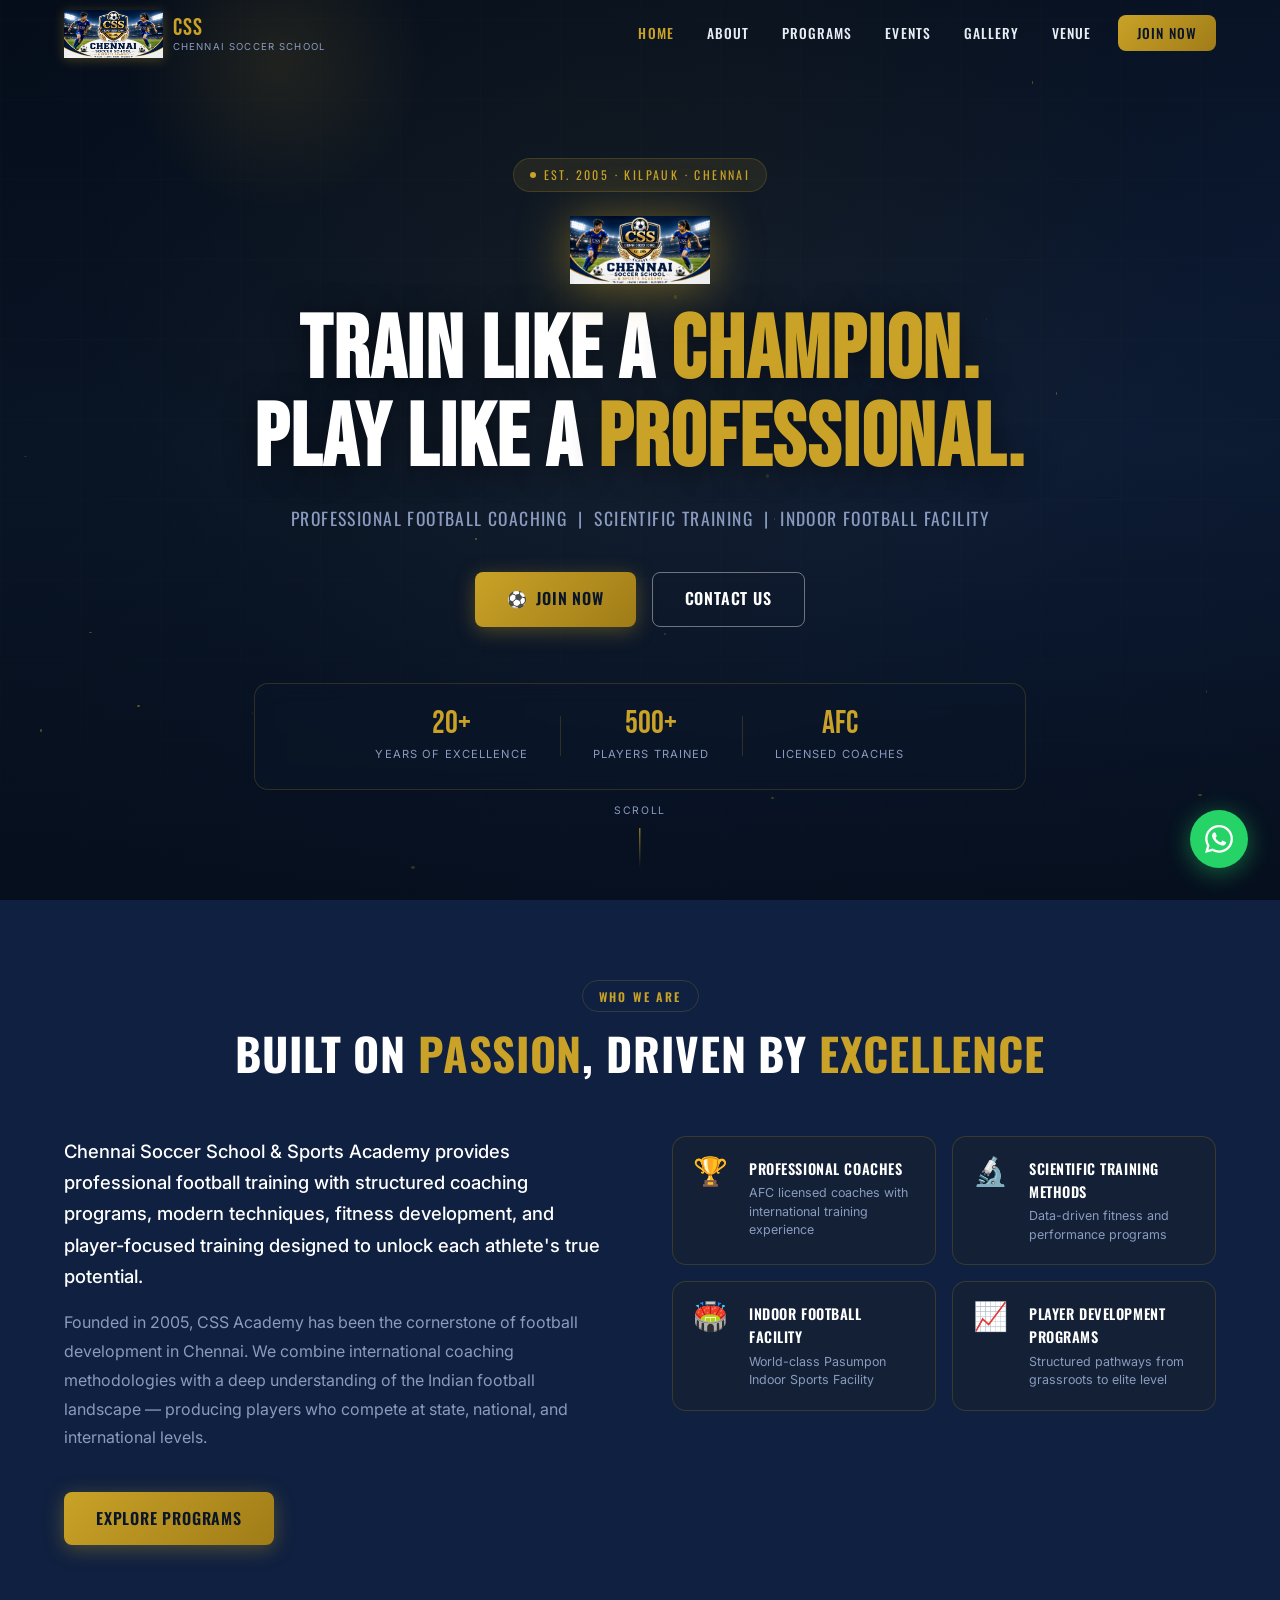
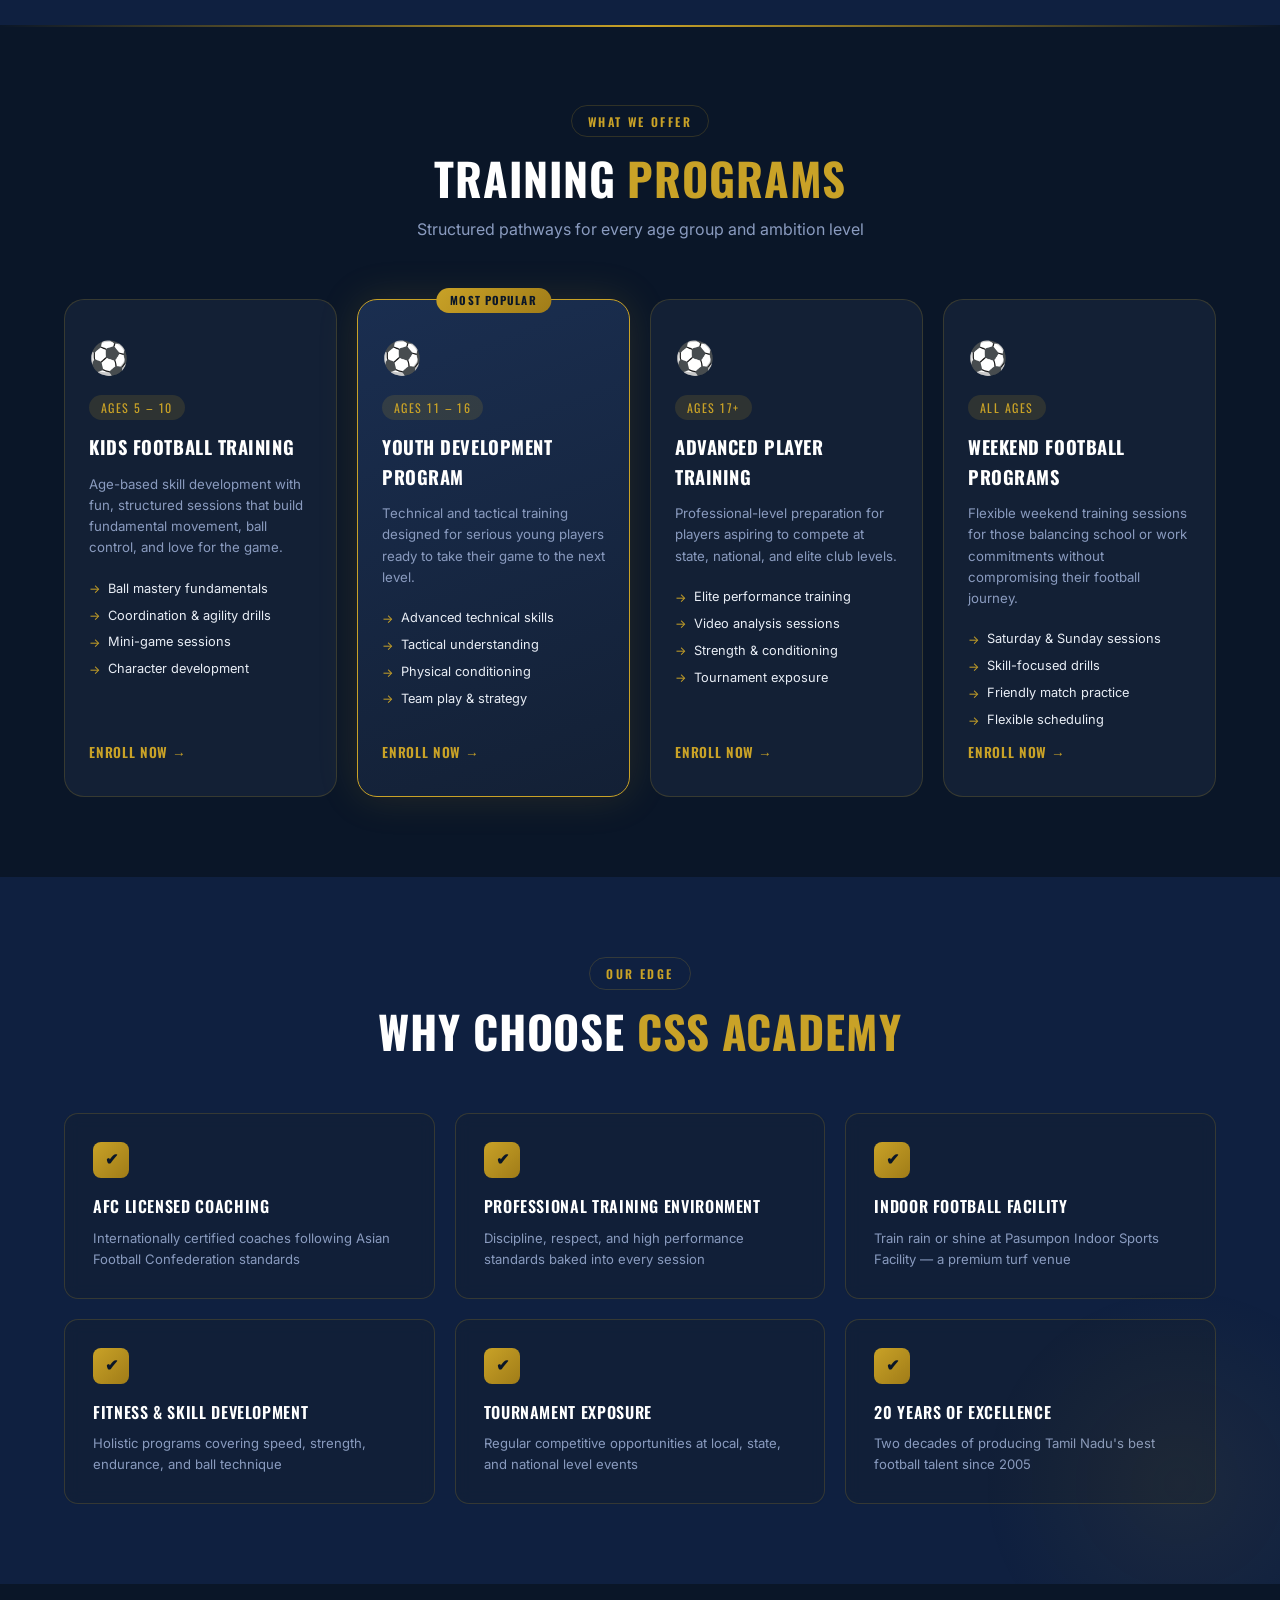
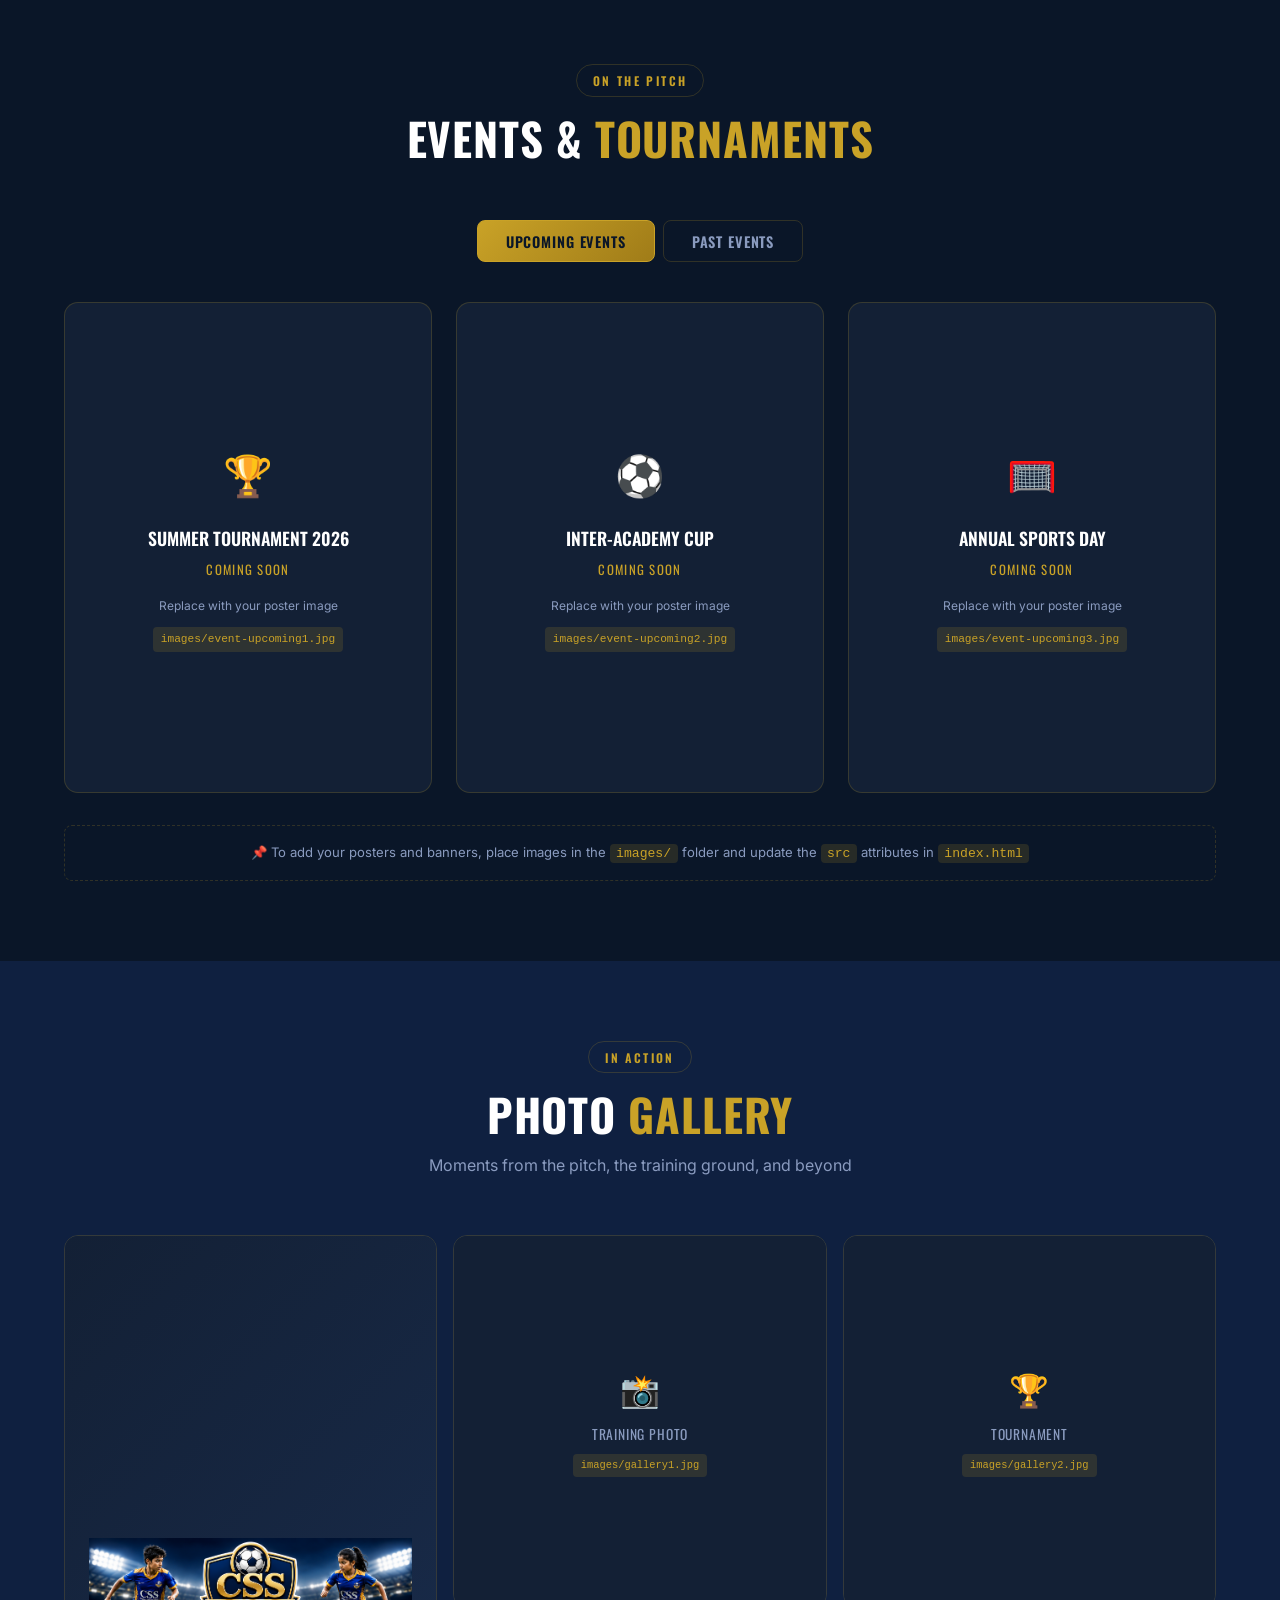
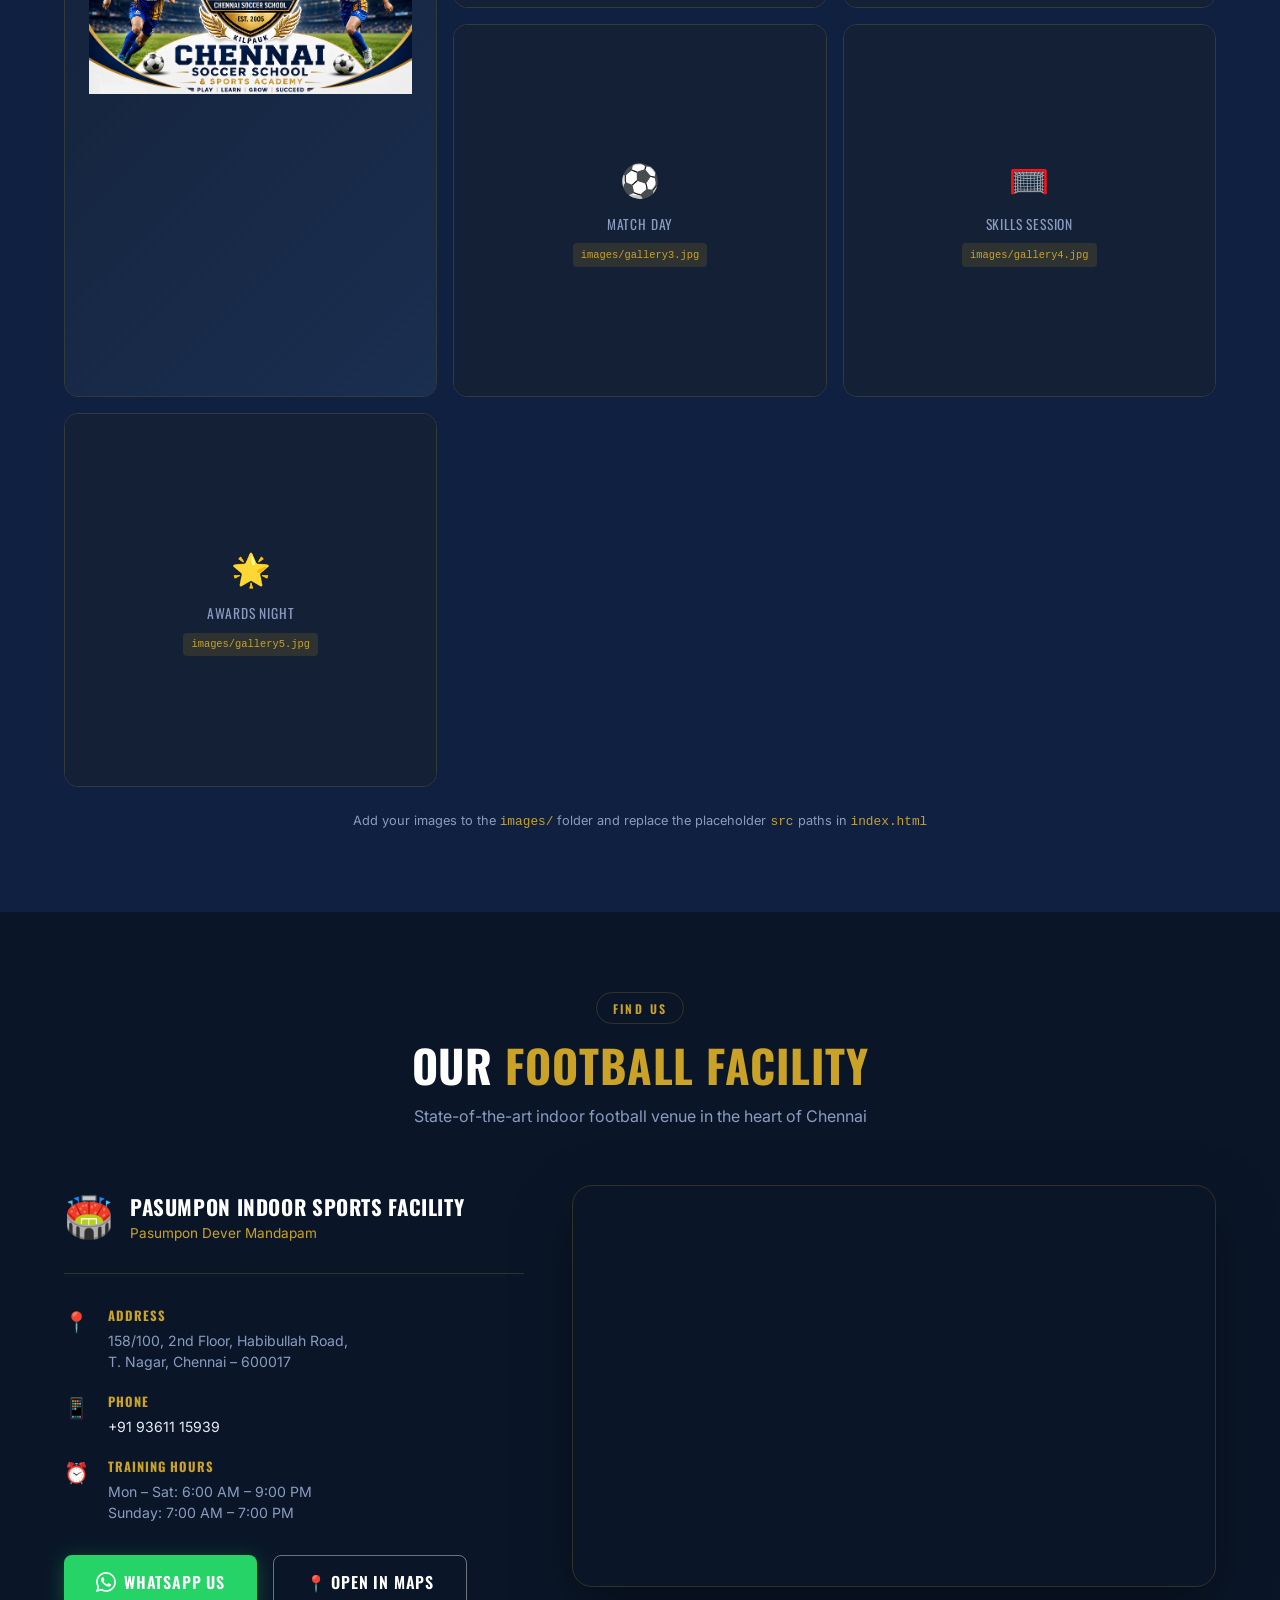
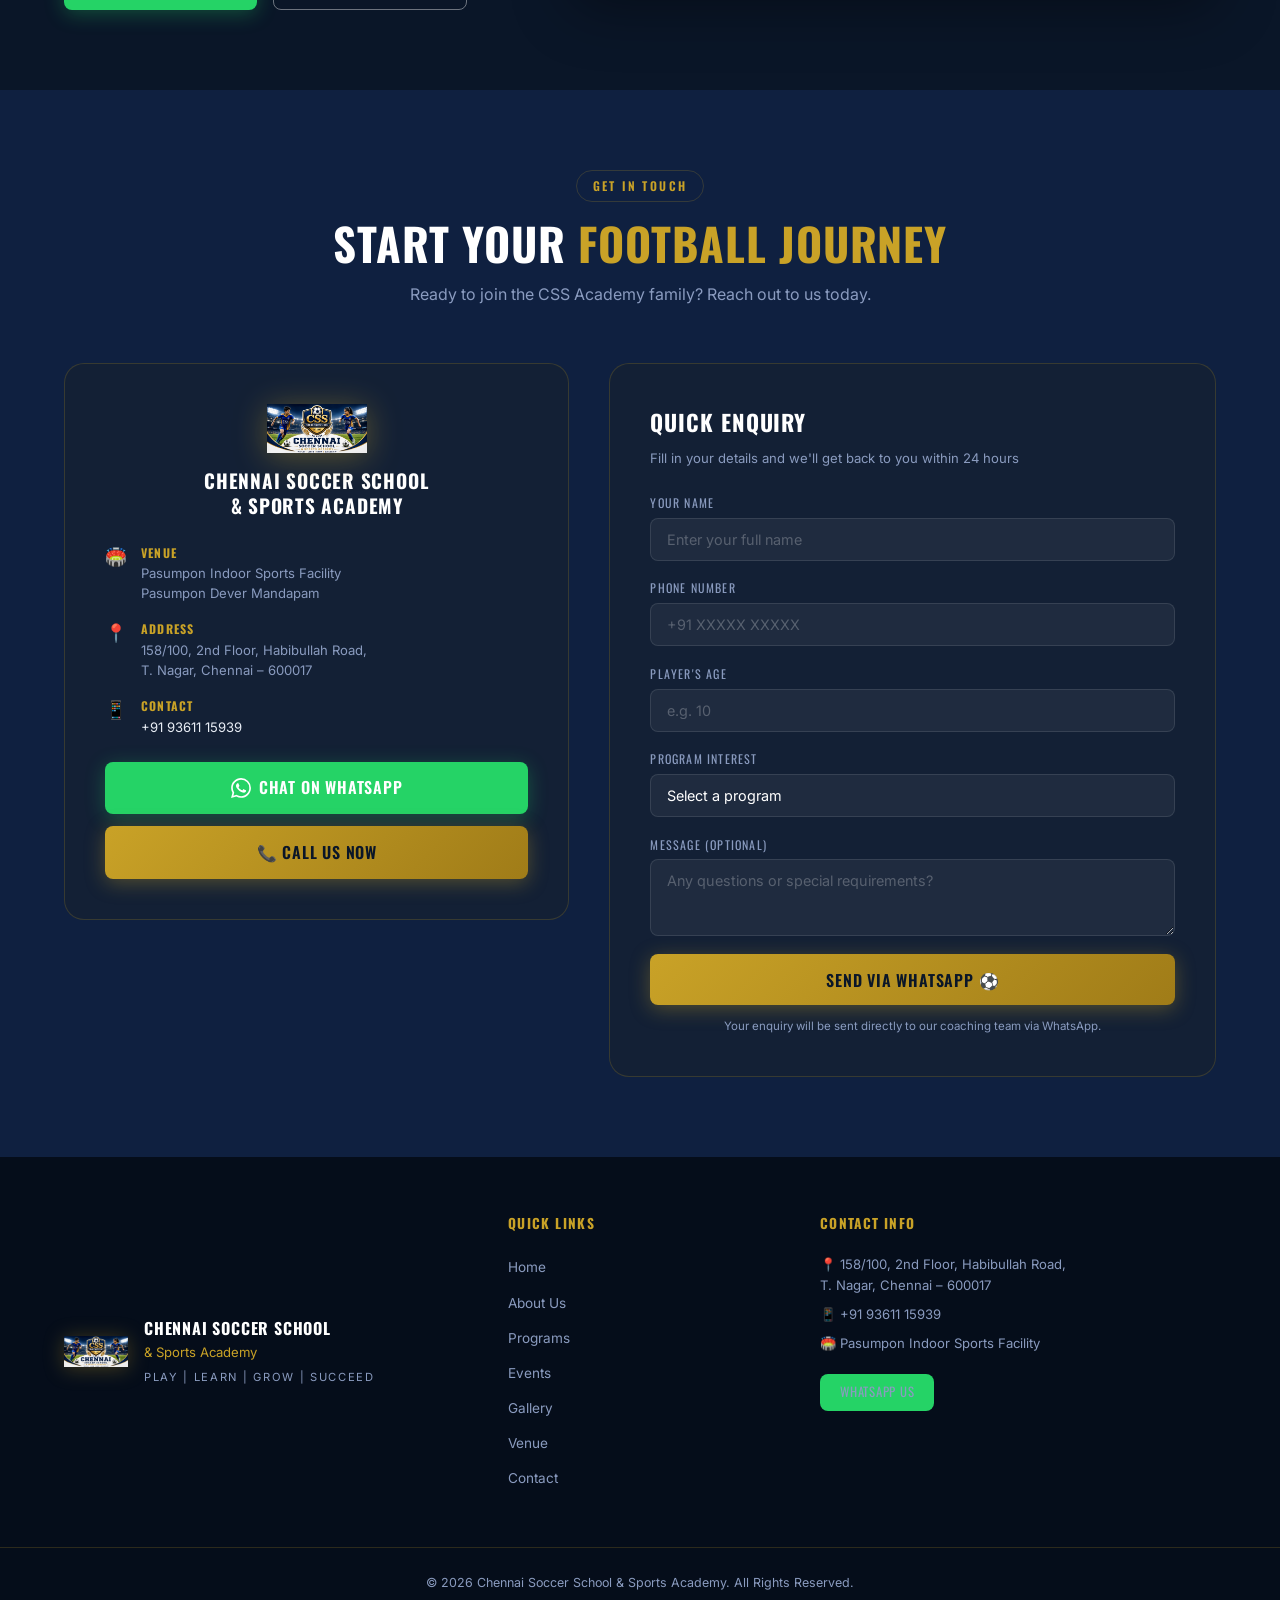
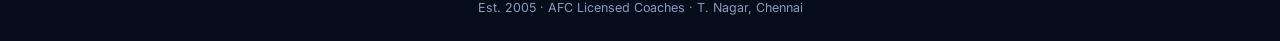
==== index.html @ af9e6cf3 "Add files via upload" ====
<!DOCTYPE html>
<html lang="en">
<head>
  <meta charset="UTF-8" />
  <meta name="viewport" content="width=device-width, initial-scale=1.0" />
  <meta name="description" content="Chennai Soccer School & Sports Academy – Professional Football Coaching, Scientific Training, Indoor Football Facility in T. Nagar, Chennai. Est. 2005." />
  <meta name="keywords" content="football academy Chennai, soccer school Chennai, kids football training, youth football, Chennai Soccer School, CSS academy" />
  <meta property="og:title" content="Chennai Soccer School & Sports Academy" />
  <meta property="og:description" content="Train Like a Champion. Play Like a Professional." />
  <meta property="og:type" content="website" />
  <title>Chennai Soccer School & Sports Academy | CSS</title>
  <link rel="icon" type="image/png" href="images/logo.png" />
  <link rel="preconnect" href="https://fonts.googleapis.com" />
  <link rel="preconnect" href="https://fonts.gstatic.com" crossorigin />
  <link href="https://fonts.googleapis.com/css2?family=Oswald:wght@400;500;600;700&family=Inter:wght@300;400;500;600&family=Bebas+Neue&display=swap" rel="stylesheet" />
  <link rel="stylesheet" href="style.css" />
</head>
<body>

  <!-- ===== NAVBAR ===== -->
  <nav class="navbar" id="navbar">
    <div class="nav-container">
      <a href="#home" class="nav-logo">
        <img src="images/logo.png" alt="Chennai Soccer School Logo" class="nav-logo-img" />
        <div class="nav-logo-text">
          <span class="nav-logo-main">CSS</span>
          <span class="nav-logo-sub">Chennai Soccer School</span>
        </div>
      </a>
      <ul class="nav-menu" id="navMenu">
        <li><a href="#home" class="nav-link">Home</a></li>
        <li><a href="#about" class="nav-link">About</a></li>
        <li><a href="#programs" class="nav-link">Programs</a></li>
        <li><a href="#events" class="nav-link">Events</a></li>
        <li><a href="#gallery" class="nav-link">Gallery</a></li>
        <li><a href="#venue" class="nav-link">Venue</a></li>
        <li><a href="#contact" class="nav-link nav-cta">Join Now</a></li>
      </ul>
      <button class="hamburger" id="hamburger" aria-label="Toggle menu">
        <span></span><span></span><span></span>
      </button>
    </div>
  </nav>

  <!-- ===== HERO SECTION ===== -->
  <section class="hero" id="home">
    <div class="hero-overlay"></div>
    <div class="hero-particles" id="particles"></div>
    <div class="hero-content">
      <div class="hero-badge">
        <span class="badge-dot"></span>
        Est. 2005 · Kilpauk · Chennai
      </div>
      <img src="images/logo.png" alt="CSS Academy Logo" class="hero-logo" />
      <h1 class="hero-title">
        Train Like a <span class="gold-text">Champion.</span><br />
        Play Like a <span class="gold-text">Professional.</span>
      </h1>
      <p class="hero-subtitle">
        Professional Football Coaching &nbsp;|&nbsp; Scientific Training &nbsp;|&nbsp; Indoor Football Facility
      </p>
      <div class="hero-buttons">
        <a href="#contact" class="btn btn-primary">
          <span>⚽</span> Join Now
        </a>
        <a href="#contact" class="btn btn-outline">
          Contact Us
        </a>
      </div>
      <div class="hero-stats">
        <div class="stat">
          <span class="stat-number">20+</span>
          <span class="stat-label">Years of Excellence</span>
        </div>
        <div class="stat-divider"></div>
        <div class="stat">
          <span class="stat-number">500+</span>
          <span class="stat-label">Players Trained</span>
        </div>
        <div class="stat-divider"></div>
        <div class="stat">
          <span class="stat-number">AFC</span>
          <span class="stat-label">Licensed Coaches</span>
        </div>
      </div>
    </div>
    <div class="hero-scroll">
      <span>Scroll</span>
      <div class="scroll-line"></div>
    </div>
  </section>

  <!-- ===== ABOUT SECTION ===== -->
  <section class="section about" id="about">
    <div class="container">
      <div class="section-header">
        <span class="section-eyebrow">Who We Are</span>
        <h2 class="section-title">Built on <span class="gold-text">Passion</span>, Driven by <span class="gold-text">Excellence</span></h2>
      </div>
      <div class="about-grid">
        <div class="about-text">
          <p class="about-lead">
            Chennai Soccer School &amp; Sports Academy provides professional football training with structured coaching programs, modern techniques, fitness development, and player-focused training designed to unlock each athlete's true potential.
          </p>
          <p class="about-body">
            Founded in 2005, CSS Academy has been the cornerstone of football development in Chennai. We combine international coaching methodologies with a deep understanding of the Indian football landscape — producing players who compete at state, national, and international levels.
          </p>
          <a href="#programs" class="btn btn-primary" style="margin-top:1.5rem">Explore Programs</a>
        </div>
        <div class="about-features">
          <div class="feature-card">
            <div class="feature-icon">🏆</div>
            <div>
              <h3>Professional Coaches</h3>
              <p>AFC licensed coaches with international training experience</p>
            </div>
          </div>
          <div class="feature-card">
            <div class="feature-icon">🔬</div>
            <div>
              <h3>Scientific Training Methods</h3>
              <p>Data-driven fitness and performance programs</p>
            </div>
          </div>
          <div class="feature-card">
            <div class="feature-icon">🏟️</div>
            <div>
              <h3>Indoor Football Facility</h3>
              <p>World-class Pasumpon Indoor Sports Facility</p>
            </div>
          </div>
          <div class="feature-card">
            <div class="feature-icon">📈</div>
            <div>
              <h3>Player Development Programs</h3>
              <p>Structured pathways from grassroots to elite level</p>
            </div>
          </div>
        </div>
      </div>
    </div>
  </section>

  <!-- ===== PROGRAMS SECTION ===== -->
  <section class="section programs" id="programs">
    <div class="container">
      <div class="section-header">
        <span class="section-eyebrow">What We Offer</span>
        <h2 class="section-title">Training <span class="gold-text">Programs</span></h2>
        <p class="section-desc">Structured pathways for every age group and ambition level</p>
      </div>
      <div class="programs-grid">
        <div class="program-card">
          <div class="program-icon">⚽</div>
          <div class="program-age">Ages 5 – 10</div>
          <h3 class="program-title">Kids Football Training</h3>
          <p class="program-desc">Age-based skill development with fun, structured sessions that build fundamental movement, ball control, and love for the game.</p>
          <ul class="program-list">
            <li>Ball mastery fundamentals</li>
            <li>Coordination & agility drills</li>
            <li>Mini-game sessions</li>
            <li>Character development</li>
          </ul>
          <a href="#contact" class="program-cta">Enroll Now →</a>
        </div>
        <div class="program-card featured">
          <div class="program-badge">Most Popular</div>
          <div class="program-icon">⚽</div>
          <div class="program-age">Ages 11 – 16</div>
          <h3 class="program-title">Youth Development Program</h3>
          <p class="program-desc">Technical and tactical training designed for serious young players ready to take their game to the next level.</p>
          <ul class="program-list">
            <li>Advanced technical skills</li>
            <li>Tactical understanding</li>
            <li>Physical conditioning</li>
            <li>Team play & strategy</li>
          </ul>
          <a href="#contact" class="program-cta">Enroll Now →</a>
        </div>
        <div class="program-card">
          <div class="program-icon">⚽</div>
          <div class="program-age">Ages 17+</div>
          <h3 class="program-title">Advanced Player Training</h3>
          <p class="program-desc">Professional-level preparation for players aspiring to compete at state, national, and elite club levels.</p>
          <ul class="program-list">
            <li>Elite performance training</li>
            <li>Video analysis sessions</li>
            <li>Strength & conditioning</li>
            <li>Tournament exposure</li>
          </ul>
          <a href="#contact" class="program-cta">Enroll Now →</a>
        </div>
        <div class="program-card">
          <div class="program-icon">⚽</div>
          <div class="program-age">All Ages</div>
          <h3 class="program-title">Weekend Football Programs</h3>
          <p class="program-desc">Flexible weekend training sessions for those balancing school or work commitments without compromising their football journey.</p>
          <ul class="program-list">
            <li>Saturday & Sunday sessions</li>
            <li>Skill-focused drills</li>
            <li>Friendly match practice</li>
            <li>Flexible scheduling</li>
          </ul>
          <a href="#contact" class="program-cta">Enroll Now →</a>
        </div>
      </div>
    </div>
  </section>

  <!-- ===== WHY CHOOSE US SECTION ===== -->
  <section class="section why-us">
    <div class="container">
      <div class="section-header">
        <span class="section-eyebrow">Our Edge</span>
        <h2 class="section-title">Why Choose <span class="gold-text">CSS Academy</span></h2>
      </div>
      <div class="why-grid">
        <div class="why-card">
          <div class="why-check">✔</div>
          <h3>AFC Licensed Coaching</h3>
          <p>Internationally certified coaches following Asian Football Confederation standards</p>
        </div>
        <div class="why-card">
          <div class="why-check">✔</div>
          <h3>Professional Training Environment</h3>
          <p>Discipline, respect, and high performance standards baked into every session</p>
        </div>
        <div class="why-card">
          <div class="why-check">✔</div>
          <h3>Indoor Football Facility</h3>
          <p>Train rain or shine at Pasumpon Indoor Sports Facility — a premium turf venue</p>
        </div>
        <div class="why-card">
          <div class="why-check">✔</div>
          <h3>Fitness & Skill Development</h3>
          <p>Holistic programs covering speed, strength, endurance, and ball technique</p>
        </div>
        <div class="why-card">
          <div class="why-check">✔</div>
          <h3>Tournament Exposure</h3>
          <p>Regular competitive opportunities at local, state, and national level events</p>
        </div>
        <div class="why-card">
          <div class="why-check">✔</div>
          <h3>20 Years of Excellence</h3>
          <p>Two decades of producing Tamil Nadu's best football talent since 2005</p>
        </div>
      </div>
    </div>
  </section>

  <!-- ===== EVENTS SECTION ===== -->
  <section class="section events" id="events">
    <div class="container">
      <div class="section-header">
        <span class="section-eyebrow">On the Pitch</span>
        <h2 class="section-title">Events & <span class="gold-text">Tournaments</span></h2>
      </div>
      <div class="events-tabs">
        <button class="tab-btn active" data-tab="upcoming">Upcoming Events</button>
        <button class="tab-btn" data-tab="past">Past Events</button>
      </div>

      <!-- Upcoming Events -->
      <div class="tab-content active" id="upcoming">
        <div class="events-grid">
          <div class="event-card placeholder-card">
            <div class="event-placeholder">
              <div class="placeholder-icon">🏆</div>
              <p class="placeholder-title">Summer Tournament 2026</p>
              <p class="placeholder-date">Coming Soon</p>
              <p class="placeholder-hint">Replace with your poster image</p>
              <code class="file-hint">images/event-upcoming1.jpg</code>
            </div>
          </div>
          <div class="event-card placeholder-card">
            <div class="event-placeholder">
              <div class="placeholder-icon">⚽</div>
              <p class="placeholder-title">Inter-Academy Cup</p>
              <p class="placeholder-date">Coming Soon</p>
              <p class="placeholder-hint">Replace with your poster image</p>
              <code class="file-hint">images/event-upcoming2.jpg</code>
            </div>
          </div>
          <div class="event-card placeholder-card">
            <div class="event-placeholder">
              <div class="placeholder-icon">🥅</div>
              <p class="placeholder-title">Annual Sports Day</p>
              <p class="placeholder-date">Coming Soon</p>
              <p class="placeholder-hint">Replace with your poster image</p>
              <code class="file-hint">images/event-upcoming3.jpg</code>
            </div>
          </div>
        </div>
      </div>

      <!-- Past Events -->
      <div class="tab-content" id="past">
        <div class="events-grid">
          <div class="event-card placeholder-card">
            <div class="event-placeholder">
              <div class="placeholder-icon">🥇</div>
              <p class="placeholder-title">CSS Annual Cup 2025</p>
              <p class="placeholder-date">December 2025</p>
              <p class="placeholder-hint">Replace with your tournament poster</p>
              <code class="file-hint">images/event-past1.jpg</code>
            </div>
          </div>
          <div class="event-card placeholder-card">
            <div class="event-placeholder">
              <div class="placeholder-icon">🏅</div>
              <p class="placeholder-title">State Youth Championship</p>
              <p class="placeholder-date">September 2025</p>
              <p class="placeholder-hint">Replace with your event banner</p>
              <code class="file-hint">images/event-past2.jpg</code>
            </div>
          </div>
          <div class="event-card placeholder-card">
            <div class="event-placeholder">
              <div class="placeholder-icon">🌟</div>
              <p class="placeholder-title">CSS Coaching Camp 2025</p>
              <p class="placeholder-date">June 2025</p>
              <p class="placeholder-hint">Replace with your camp photo</p>
              <code class="file-hint">images/event-past3.jpg</code>
            </div>
          </div>
        </div>
      </div>

      <p class="events-note">
        📌 To add your posters and banners, place images in the <code>images/</code> folder and update the <code>src</code> attributes in <code>index.html</code>
      </p>
    </div>
  </section>

  <!-- ===== GALLERY SECTION ===== -->
  <section class="section gallery" id="gallery">
    <div class="container">
      <div class="section-header">
        <span class="section-eyebrow">In Action</span>
        <h2 class="section-title">Photo <span class="gold-text">Gallery</span></h2>
        <p class="section-desc">Moments from the pitch, the training ground, and beyond</p>
      </div>
      <div class="gallery-grid">
        <!-- Logo showcase card -->
        <div class="gallery-item gallery-large">
          <img src="images/logo.png" alt="CSS Academy Logo" class="gallery-img gallery-logo-showcase" />
          <div class="gallery-overlay">
            <span class="gallery-label">Official Badge</span>
          </div>
        </div>
        <!-- Placeholder gallery items -->
        <div class="gallery-item">
          <div class="gallery-placeholder">
            <span class="gp-icon">📸</span>
            <p>Training Photo</p>
            <code>images/gallery1.jpg</code>
          </div>
          <div class="gallery-overlay"><span class="gallery-label">Training</span></div>
        </div>
        <div class="gallery-item">
          <div class="gallery-placeholder">
            <span class="gp-icon">🏆</span>
            <p>Tournament</p>
            <code>images/gallery2.jpg</code>
          </div>
          <div class="gallery-overlay"><span class="gallery-label">Tournament</span></div>
        </div>
        <div class="gallery-item">
          <div class="gallery-placeholder">
            <span class="gp-icon">⚽</span>
            <p>Match Day</p>
            <code>images/gallery3.jpg</code>
          </div>
          <div class="gallery-overlay"><span class="gallery-label">Match Day</span></div>
        </div>
        <div class="gallery-item">
          <div class="gallery-placeholder">
            <span class="gp-icon">🥅</span>
            <p>Skills Session</p>
            <code>images/gallery4.jpg</code>
          </div>
          <div class="gallery-overlay"><span class="gallery-label">Skills</span></div>
        </div>
        <div class="gallery-item">
          <div class="gallery-placeholder">
            <span class="gp-icon">🌟</span>
            <p>Awards Night</p>
            <code>images/gallery5.jpg</code>
          </div>
          <div class="gallery-overlay"><span class="gallery-label">Awards</span></div>
        </div>
      </div>
      <p class="gallery-note">Add your images to the <code>images/</code> folder and replace the placeholder <code>src</code> paths in <code>index.html</code></p>
    </div>
  </section>

  <!-- ===== VENUE SECTION ===== -->
  <section class="section venue" id="venue">
    <div class="container">
      <div class="section-header">
        <span class="section-eyebrow">Find Us</span>
        <h2 class="section-title">Our <span class="gold-text">Football Facility</span></h2>
        <p class="section-desc">State-of-the-art indoor football venue in the heart of Chennai</p>
      </div>
      <div class="venue-grid">
        <div class="venue-info">
          <div class="venue-name">
            <span class="venue-icon">🏟️</span>
            <div>
              <h3>Pasumpon Indoor Sports Facility</h3>
              <p>Pasumpon Dever Mandapam</p>
            </div>
          </div>
          <div class="venue-details">
            <div class="venue-detail">
              <span class="vd-icon">📍</span>
              <div>
                <strong>Address</strong>
                <p>158/100, 2nd Floor, Habibullah Road,<br />T. Nagar, Chennai – 600017</p>
              </div>
            </div>
            <div class="venue-detail">
              <span class="vd-icon">📱</span>
              <div>
                <strong>Phone</strong>
                <p><a href="tel:+919361115939">+91 93611 15939</a></p>
              </div>
            </div>
            <div class="venue-detail">
              <span class="vd-icon">⏰</span>
              <div>
                <strong>Training Hours</strong>
                <p>Mon – Sat: 6:00 AM – 9:00 PM<br />Sunday: 7:00 AM – 7:00 PM</p>
              </div>
            </div>
          </div>
          <div class="venue-actions">
            <a href="https://wa.me/919361115939?text=Hi%2C%20I%27m%20interested%20in%20joining%20Chennai%20Soccer%20School" target="_blank" class="btn btn-whatsapp">
              <svg width="20" height="20" viewBox="0 0 24 24" fill="currentColor"><path d="M17.472 14.382c-.297-.149-1.758-.867-2.03-.967-.273-.099-.471-.148-.67.15-.197.297-.767.966-.94 1.164-.173.199-.347.223-.644.075-.297-.15-1.255-.463-2.39-1.475-.883-.788-1.48-1.761-1.653-2.059-.173-.297-.018-.458.13-.606.134-.133.298-.347.446-.52.149-.174.198-.298.298-.497.099-.198.05-.371-.025-.52-.075-.149-.669-1.612-.916-2.207-.242-.579-.487-.5-.669-.51-.173-.008-.371-.01-.57-.01-.198 0-.52.074-.792.372-.272.297-1.04 1.016-1.04 2.479 0 1.462 1.065 2.875 1.213 3.074.149.198 2.096 3.2 5.077 4.487.709.306 1.262.489 1.694.625.712.227 1.36.195 1.871.118.571-.085 1.758-.719 2.006-1.413.248-.694.248-1.289.173-1.413-.074-.124-.272-.198-.57-.347m-5.421 7.403h-.004a9.87 9.87 0 01-5.031-1.378l-.361-.214-3.741.982.998-3.648-.235-.374a9.86 9.86 0 01-1.51-5.26c.001-5.45 4.436-9.884 9.888-9.884 2.64 0 5.122 1.03 6.988 2.898a9.825 9.825 0 012.893 6.994c-.003 5.45-4.437 9.884-9.885 9.884m8.413-18.297A11.815 11.815 0 0012.05 0C5.495 0 .16 5.335.157 11.892c0 2.096.547 4.142 1.588 5.945L.057 24l6.305-1.654a11.882 11.882 0 005.683 1.448h.005c6.554 0 11.89-5.335 11.893-11.893a11.821 11.821 0 00-3.48-8.413z"/></svg>
              WhatsApp Us
            </a>
            <a href="https://maps.google.com/?q=Pasumpon+Dever+Mandapam,+158/100,+Habibullah+Road,+T.+Nagar,+Chennai+600017" target="_blank" class="btn btn-outline">
              📍 Open in Maps
            </a>
          </div>
        </div>
        <div class="venue-map">
          <iframe
            src="https://www.google.com/maps/embed?pb=!1m18!1m12!1m3!1d3886.8279953583517!2d80.22694631482253!3d13.040591990812!2m3!1f0!2f0!3f0!3m2!1i1024!2i768!4f13.1!3m3!1m2!1s0x3a5267cf25f0a6c7%3A0x3a7d2b6a3b123456!2sHabibullah+Rd%2C+T.+Nagar%2C+Chennai%2C+Tamil+Nadu+600017!5e0!3m2!1sen!2sin!4v1700000000000!5m2!1sen!2sin"
            width="100%"
            height="400"
            style="border:0; border-radius: 12px;"
            allowfullscreen=""
            loading="lazy"
            referrerpolicy="no-referrer-when-downgrade"
            title="CSS Academy Location Map">
          </iframe>
        </div>
      </div>
    </div>
  </section>

  <!-- ===== CONTACT SECTION ===== -->
  <section class="section contact" id="contact">
    <div class="container">
      <div class="section-header">
        <span class="section-eyebrow">Get In Touch</span>
        <h2 class="section-title">Start Your <span class="gold-text">Football Journey</span></h2>
        <p class="section-desc">Ready to join the CSS Academy family? Reach out to us today.</p>
      </div>
      <div class="contact-grid">
        <div class="contact-card">
          <img src="images/logo.png" alt="CSS Academy" class="contact-logo" />
          <h3 class="contact-academy-name">Chennai Soccer School<br />&amp; Sports Academy</h3>
          <div class="contact-info-list">
            <div class="contact-info-item">
              <span class="ci-icon">🏟️</span>
              <div>
                <strong>Venue</strong>
                <p>Pasumpon Indoor Sports Facility<br />Pasumpon Dever Mandapam</p>
              </div>
            </div>
            <div class="contact-info-item">
              <span class="ci-icon">📍</span>
              <div>
                <strong>Address</strong>
                <p>158/100, 2nd Floor, Habibullah Road,<br />T. Nagar, Chennai – 600017</p>
              </div>
            </div>
            <div class="contact-info-item">
              <span class="ci-icon">📱</span>
              <div>
                <strong>Contact</strong>
                <p><a href="tel:+919361115939">+91 93611 15939</a></p>
              </div>
            </div>
          </div>
          <div class="contact-actions">
            <a href="https://wa.me/919361115939?text=Hi%2C%20I%27m%20interested%20in%20joining%20Chennai%20Soccer%20School%20%26%20Sports%20Academy.%20Please%20share%20more%20details." target="_blank" class="btn btn-whatsapp btn-full">
              <svg width="20" height="20" viewBox="0 0 24 24" fill="currentColor"><path d="M17.472 14.382c-.297-.149-1.758-.867-2.03-.967-.273-.099-.471-.148-.67.15-.197.297-.767.966-.94 1.164-.173.199-.347.223-.644.075-.297-.15-1.255-.463-2.39-1.475-.883-.788-1.48-1.761-1.653-2.059-.173-.297-.018-.458.13-.606.134-.133.298-.347.446-.52.149-.174.198-.298.298-.497.099-.198.05-.371-.025-.52-.075-.149-.669-1.612-.916-2.207-.242-.579-.487-.5-.669-.51-.173-.008-.371-.01-.57-.01-.198 0-.52.074-.792.372-.272.297-1.04 1.016-1.04 2.479 0 1.462 1.065 2.875 1.213 3.074.149.198 2.096 3.2 5.077 4.487.709.306 1.262.489 1.694.625.712.227 1.36.195 1.871.118.571-.085 1.758-.719 2.006-1.413.248-.694.248-1.289.173-1.413-.074-.124-.272-.198-.57-.347m-5.421 7.403h-.004a9.87 9.87 0 01-5.031-1.378l-.361-.214-3.741.982.998-3.648-.235-.374a9.86 9.86 0 01-1.51-5.26c.001-5.45 4.436-9.884 9.888-9.884 2.64 0 5.122 1.03 6.988 2.898a9.825 9.825 0 012.893 6.994c-.003 5.45-4.437 9.884-9.885 9.884m8.413-18.297A11.815 11.815 0 0012.05 0C5.495 0 .16 5.335.157 11.892c0 2.096.547 4.142 1.588 5.945L.057 24l6.305-1.654a11.882 11.882 0 005.683 1.448h.005c6.554 0 11.89-5.335 11.893-11.893a11.821 11.821 0 00-3.48-8.413z"/></svg>
              Chat on WhatsApp
            </a>
            <a href="tel:+919361115939" class="btn btn-primary btn-full">📞 Call Us Now</a>
          </div>
        </div>
        <div class="enquiry-form-card">
          <h3>Quick Enquiry</h3>
          <p class="form-note">Fill in your details and we'll get back to you within 24 hours</p>
          <div class="form-group">
            <label>Your Name</label>
            <input type="text" id="fname" placeholder="Enter your full name" />
          </div>
          <div class="form-group">
            <label>Phone Number</label>
            <input type="tel" id="fphone" placeholder="+91 XXXXX XXXXX" />
          </div>
          <div class="form-group">
            <label>Player's Age</label>
            <input type="number" id="fage" placeholder="e.g. 10" />
          </div>
          <div class="form-group">
            <label>Program Interest</label>
            <select id="fprogram">
              <option value="">Select a program</option>
              <option>Kids Football Training (Ages 5–10)</option>
              <option>Youth Development Program (Ages 11–16)</option>
              <option>Advanced Player Training (Ages 17+)</option>
              <option>Weekend Football Programs</option>
            </select>
          </div>
          <div class="form-group">
            <label>Message (Optional)</label>
            <textarea id="fmessage" placeholder="Any questions or special requirements?" rows="3"></textarea>
          </div>
          <button class="btn btn-primary btn-full" onclick="sendWhatsApp()">
            Send via WhatsApp ⚽
          </button>
          <p class="form-disclaimer">Your enquiry will be sent directly to our coaching team via WhatsApp.</p>
        </div>
      </div>
    </div>
  </section>

  <!-- ===== FOOTER ===== -->
  <footer class="footer">
    <div class="footer-top">
      <div class="container footer-top-inner">
        <div class="footer-brand">
          <img src="images/logo.png" alt="CSS Academy" class="footer-logo" />
          <div>
            <p class="footer-brand-name">Chennai Soccer School</p>
            <p class="footer-brand-sub">&amp; Sports Academy</p>
            <p class="footer-tagline">Play | Learn | Grow | Succeed</p>
          </div>
        </div>
        <div class="footer-links">
          <h4>Quick Links</h4>
          <ul>
            <li><a href="#home">Home</a></li>
            <li><a href="#about">About Us</a></li>
            <li><a href="#programs">Programs</a></li>
            <li><a href="#events">Events</a></li>
            <li><a href="#gallery">Gallery</a></li>
            <li><a href="#venue">Venue</a></li>
            <li><a href="#contact">Contact</a></li>
          </ul>
        </div>
        <div class="footer-contact">
          <h4>Contact Info</h4>
          <p>📍 158/100, 2nd Floor, Habibullah Road,<br />T. Nagar, Chennai – 600017</p>
          <p>📱 <a href="tel:+919361115939">+91 93611 15939</a></p>
          <p>🏟️ Pasumpon Indoor Sports Facility</p>
          <a href="https://wa.me/919361115939" target="_blank" class="footer-wa">
            WhatsApp Us
          </a>
        </div>
      </div>
    </div>
    <div class="footer-bottom">
      <div class="container">
        <p>© 2026 Chennai Soccer School &amp; Sports Academy. All Rights Reserved.</p>
        <p class="footer-est">Est. 2005 · AFC Licensed Coaches · T. Nagar, Chennai</p>
      </div>
    </div>
  </footer>

  <!-- WhatsApp Floating Button -->
  <a href="https://wa.me/919361115939?text=Hi%2C%20I%27m%20interested%20in%20joining%20Chennai%20Soccer%20School!" target="_blank" class="wa-float" aria-label="Chat on WhatsApp">
    <svg width="28" height="28" viewBox="0 0 24 24" fill="white"><path d="M17.472 14.382c-.297-.149-1.758-.867-2.03-.967-.273-.099-.471-.148-.67.15-.197.297-.767.966-.94 1.164-.173.199-.347.223-.644.075-.297-.15-1.255-.463-2.39-1.475-.883-.788-1.48-1.761-1.653-2.059-.173-.297-.018-.458.13-.606.134-.133.298-.347.446-.52.149-.174.198-.298.298-.497.099-.198.05-.371-.025-.52-.075-.149-.669-1.612-.916-2.207-.242-.579-.487-.5-.669-.51-.173-.008-.371-.01-.57-.01-.198 0-.52.074-.792.372-.272.297-1.04 1.016-1.04 2.479 0 1.462 1.065 2.875 1.213 3.074.149.198 2.096 3.2 5.077 4.487.709.306 1.262.489 1.694.625.712.227 1.36.195 1.871.118.571-.085 1.758-.719 2.006-1.413.248-.694.248-1.289.173-1.413-.074-.124-.272-.198-.57-.347m-5.421 7.403h-.004a9.87 9.87 0 01-5.031-1.378l-.361-.214-3.741.982.998-3.648-.235-.374a9.86 9.86 0 01-1.51-5.26c.001-5.45 4.436-9.884 9.888-9.884 2.64 0 5.122 1.03 6.988 2.898a9.825 9.825 0 012.893 6.994c-.003 5.45-4.437 9.884-9.885 9.884m8.413-18.297A11.815 11.815 0 0012.05 0C5.495 0 .16 5.335.157 11.892c0 2.096.547 4.142 1.588 5.945L.057 24l6.305-1.654a11.882 11.882 0 005.683 1.448h.005c6.554 0 11.89-5.335 11.893-11.893a11.821 11.821 0 00-3.48-8.413z"/></svg>
  </a>

  <script src="script.js"></script>
</body>
</html>
---- style.css ----
/* =============================================
   CSS ACADEMY — PREMIUM FOOTBALL ACADEMY THEME
   Dark Navy · Gold · White · Stadium Glow
   ============================================= */

/* ---- TOKENS ---- */
:root {
  --navy:       #0a1628;
  --navy-mid:   #0f2040;
  --navy-card:  #132035;
  --navy-glass: rgba(13, 24, 46, 0.75);
  --gold:       #c9a227;
  --gold-light: #e8c45a;
  --gold-dim:   rgba(201, 162, 39, 0.15);
  --white:      #ffffff;
  --off-white:  #e8edf5;
  --text-muted: #8a9bbf;
  --green-wa:   #25d366;
  --border:     rgba(201, 162, 39, 0.2);
  --glow:       0 0 60px rgba(201, 162, 39, 0.15);

  --font-display: 'Bebas Neue', sans-serif;
  --font-heading: 'Oswald', sans-serif;
  --font-body:    'Inter', sans-serif;

  --radius-sm:  8px;
  --radius-md:  14px;
  --radius-lg:  20px;
  --transition: 0.3s cubic-bezier(0.4, 0, 0.2, 1);
  --max-w:      1200px;
}

/* ---- RESET ---- */
*, *::before, *::after { box-sizing: border-box; margin: 0; padding: 0; }

html { scroll-behavior: smooth; font-size: 16px; }

body {
  font-family: var(--font-body);
  background: var(--navy);
  color: var(--off-white);
  line-height: 1.6;
  overflow-x: hidden;
}

img { max-width: 100%; display: block; }
a { text-decoration: none; color: inherit; }
ul { list-style: none; }
input, select, textarea { font-family: var(--font-body); }

/* ---- UTILITIES ---- */
.container {
  width: 100%;
  max-width: var(--max-w);
  margin: 0 auto;
  padding: 0 1.5rem;
}

.gold-text { color: var(--gold); }

.section {
  padding: 5rem 0;
  position: relative;
}

.section-header {
  text-align: center;
  margin-bottom: 3.5rem;
}

.section-eyebrow {
  display: inline-block;
  font-family: var(--font-heading);
  font-size: 0.75rem;
  font-weight: 600;
  letter-spacing: 0.2em;
  text-transform: uppercase;
  color: var(--gold);
  padding: 0.35rem 1rem;
  border: 1px solid var(--border);
  border-radius: 100px;
  margin-bottom: 1rem;
}

.section-title {
  font-family: var(--font-heading);
  font-size: clamp(1.8rem, 4vw, 2.8rem);
  font-weight: 700;
  text-transform: uppercase;
  letter-spacing: 0.02em;
  color: var(--white);
  line-height: 1.15;
}

.section-desc {
  margin-top: 0.75rem;
  color: var(--text-muted);
  max-width: 560px;
  margin-left: auto;
  margin-right: auto;
}

/* ---- BUTTONS ---- */
.btn {
  display: inline-flex;
  align-items: center;
  gap: 0.5rem;
  padding: 0.85rem 2rem;
  border-radius: var(--radius-sm);
  font-family: var(--font-heading);
  font-size: 1rem;
  font-weight: 600;
  letter-spacing: 0.05em;
  text-transform: uppercase;
  cursor: pointer;
  border: none;
  transition: var(--transition);
  white-space: nowrap;
}

.btn-primary {
  background: linear-gradient(135deg, var(--gold), #a07c18);
  color: var(--navy);
  box-shadow: 0 4px 20px rgba(201, 162, 39, 0.35);
}
.btn-primary:hover {
  transform: translateY(-2px);
  box-shadow: 0 8px 30px rgba(201, 162, 39, 0.5);
  background: linear-gradient(135deg, var(--gold-light), var(--gold));
}

.btn-outline {
  background: transparent;
  color: var(--white);
  border: 1.5px solid rgba(255,255,255,0.4);
}
.btn-outline:hover {
  border-color: var(--gold);
  color: var(--gold);
  background: rgba(201, 162, 39, 0.08);
}

.btn-whatsapp {
  background: var(--green-wa);
  color: var(--white);
  box-shadow: 0 4px 20px rgba(37, 211, 102, 0.3);
}
.btn-whatsapp:hover {
  background: #1aaa52;
  transform: translateY(-2px);
  box-shadow: 0 8px 30px rgba(37, 211, 102, 0.45);
}

.btn-full { width: 100%; justify-content: center; }

/* =============================================
   NAVBAR
   ============================================= */
.navbar {
  position: fixed;
  top: 0;
  left: 0;
  width: 100%;
  z-index: 1000;
  transition: background var(--transition), box-shadow var(--transition);
  padding: 0.6rem 0;
}
.navbar.scrolled {
  background: rgba(10, 22, 40, 0.97);
  backdrop-filter: blur(20px);
  box-shadow: 0 2px 30px rgba(0,0,0,0.4);
  border-bottom: 1px solid var(--border);
}

.nav-container {
  display: flex;
  align-items: center;
  justify-content: space-between;
  max-width: var(--max-w);
  margin: 0 auto;
  padding: 0 1.5rem;
}

.nav-logo {
  display: flex;
  align-items: center;
  gap: 0.6rem;
}
.nav-logo-img {
  height: 48px;
  width: auto;
  object-fit: contain;
  filter: drop-shadow(0 2px 6px rgba(201,162,39,0.3));
}
.nav-logo-text {
  display: flex;
  flex-direction: column;
  line-height: 1.1;
}
.nav-logo-main {
  font-family: var(--font-display);
  font-size: 1.5rem;
  color: var(--gold);
  letter-spacing: 0.05em;
}
.nav-logo-sub {
  font-family: var(--font-body);
  font-size: 0.6rem;
  color: var(--text-muted);
  text-transform: uppercase;
  letter-spacing: 0.12em;
}

.nav-menu {
  display: flex;
  align-items: center;
  gap: 0.25rem;
}

.nav-link {
  font-family: var(--font-heading);
  font-size: 0.85rem;
  font-weight: 500;
  text-transform: uppercase;
  letter-spacing: 0.08em;
  color: var(--off-white);
  padding: 0.5rem 0.9rem;
  border-radius: var(--radius-sm);
  transition: color var(--transition), background var(--transition);
}
.nav-link:hover {
  color: var(--gold);
  background: var(--gold-dim);
}
.nav-link.nav-cta {
  background: linear-gradient(135deg, var(--gold), #a07c18);
  color: var(--navy);
  padding: 0.5rem 1.2rem;
  margin-left: 0.5rem;
}
.nav-link.nav-cta:hover {
  background: var(--gold-light);
  transform: translateY(-1px);
}

/* Hamburger */
.hamburger {
  display: none;
  flex-direction: column;
  gap: 5px;
  background: none;
  border: none;
  cursor: pointer;
  padding: 4px;
}
.hamburger span {
  display: block;
  width: 24px;
  height: 2px;
  background: var(--white);
  border-radius: 2px;
  transition: var(--transition);
}

/* =============================================
   HERO
   ============================================= */
.hero {
  position: relative;
  min-height: 100vh;
  display: flex;
  align-items: center;
  justify-content: center;
  text-align: center;
  background:
    radial-gradient(ellipse at 50% 30%, rgba(201, 162, 39, 0.12) 0%, transparent 60%),
    radial-gradient(ellipse at 80% 70%, rgba(15, 32, 64, 0.9) 0%, transparent 50%),
    url('images/hero-bg.jpg') center/cover no-repeat,
    linear-gradient(135deg, #050d1a 0%, #0a1628 40%, #0f2040 70%, #0a1628 100%);
  overflow: hidden;
}

.hero-overlay {
  position: absolute;
  inset: 0;
  background: linear-gradient(
    to bottom,
    rgba(5, 13, 26, 0.6) 0%,
    rgba(10, 22, 40, 0.5) 50%,
    rgba(5, 13, 26, 0.85) 100%
  );
}

/* Animated field lines in background */
.hero::before {
  content: '';
  position: absolute;
  inset: 0;
  background-image:
    repeating-linear-gradient(
      90deg,
      rgba(201, 162, 39, 0.03) 0px,
      rgba(201, 162, 39, 0.03) 1px,
      transparent 1px,
      transparent 80px
    ),
    repeating-linear-gradient(
      0deg,
      rgba(201, 162, 39, 0.03) 0px,
      rgba(201, 162, 39, 0.03) 1px,
      transparent 1px,
      transparent 80px
    );
  animation: gridPulse 8s ease-in-out infinite;
}

@keyframes gridPulse {
  0%, 100% { opacity: 0.5; }
  50% { opacity: 1; }
}

/* Stadium lights glow blobs */
.hero::after {
  content: '';
  position: absolute;
  top: -10%;
  left: 10%;
  width: 300px;
  height: 300px;
  background: radial-gradient(circle, rgba(201, 162, 39, 0.12) 0%, transparent 70%);
  border-radius: 50%;
  animation: stadiumGlow 6s ease-in-out infinite alternate;
  pointer-events: none;
}
@keyframes stadiumGlow {
  0%   { transform: scale(1) translateY(0); opacity: 0.6; }
  100% { transform: scale(1.3) translateY(-20px); opacity: 1; }
}

.hero-content {
  position: relative;
  z-index: 2;
  padding: 8rem 1.5rem 5rem;
  max-width: 900px;
  margin: 0 auto;
}

.hero-badge {
  display: inline-flex;
  align-items: center;
  gap: 0.5rem;
  font-family: var(--font-heading);
  font-size: 0.75rem;
  letter-spacing: 0.2em;
  text-transform: uppercase;
  color: var(--gold);
  background: rgba(201, 162, 39, 0.1);
  border: 1px solid var(--border);
  padding: 0.4rem 1rem;
  border-radius: 100px;
  margin-bottom: 1.5rem;
}
.badge-dot {
  width: 6px;
  height: 6px;
  background: var(--gold);
  border-radius: 50%;
  animation: blink 1.5s ease-in-out infinite;
}
@keyframes blink {
  0%, 100% { opacity: 1; }
  50% { opacity: 0.2; }
}

.hero-logo {
  width: 140px;
  height: auto;
  margin: 0 auto 1.5rem;
  filter: drop-shadow(0 4px 24px rgba(201, 162, 39, 0.5));
  animation: logoFloat 4s ease-in-out infinite;
}
@keyframes logoFloat {
  0%, 100% { transform: translateY(0); }
  50% { transform: translateY(-8px); }
}

.hero-title {
  font-family: var(--font-display);
  font-size: clamp(2.8rem, 7vw, 5.5rem);
  color: var(--white);
  line-height: 1.0;
  letter-spacing: 0.02em;
  margin-bottom: 1.25rem;
  text-shadow: 0 4px 30px rgba(0,0,0,0.5);
}

.hero-subtitle {
  font-family: var(--font-heading);
  font-size: clamp(0.85rem, 2vw, 1.1rem);
  color: var(--text-muted);
  letter-spacing: 0.08em;
  text-transform: uppercase;
  margin-bottom: 2.5rem;
}

.hero-buttons {
  display: flex;
  gap: 1rem;
  justify-content: center;
  flex-wrap: wrap;
  margin-bottom: 3.5rem;
}

.hero-stats {
  display: flex;
  align-items: center;
  justify-content: center;
  gap: 2rem;
  padding: 1.5rem 2rem;
  background: rgba(10, 22, 40, 0.6);
  backdrop-filter: blur(12px);
  border: 1px solid var(--border);
  border-radius: var(--radius-md);
  flex-wrap: wrap;
}
.stat { text-align: center; }
.stat-number {
  display: block;
  font-family: var(--font-display);
  font-size: 2rem;
  color: var(--gold);
  line-height: 1;
}
.stat-label {
  font-size: 0.7rem;
  color: var(--text-muted);
  text-transform: uppercase;
  letter-spacing: 0.1em;
  margin-top: 0.25rem;
}
.stat-divider {
  width: 1px;
  height: 40px;
  background: var(--border);
}

.hero-scroll {
  position: absolute;
  bottom: 2rem;
  left: 50%;
  transform: translateX(-50%);
  z-index: 2;
  display: flex;
  flex-direction: column;
  align-items: center;
  gap: 0.5rem;
  font-size: 0.65rem;
  text-transform: uppercase;
  letter-spacing: 0.15em;
  color: var(--text-muted);
  animation: scrollBounce 2s ease-in-out infinite;
}
.scroll-line {
  width: 1px;
  height: 40px;
  background: linear-gradient(to bottom, var(--gold), transparent);
}
@keyframes scrollBounce {
  0%, 100% { transform: translateX(-50%) translateY(0); }
  50% { transform: translateX(-50%) translateY(6px); }
}

/* =============================================
   ABOUT
   ============================================= */
.about { background: var(--navy-mid); }

.about-grid {
  display: grid;
  grid-template-columns: 1fr 1fr;
  gap: 4rem;
  align-items: start;
}

.about-lead {
  font-size: 1.15rem;
  color: var(--white);
  font-weight: 500;
  line-height: 1.7;
  margin-bottom: 1rem;
}
.about-body {
  color: var(--text-muted);
  line-height: 1.8;
  margin-bottom: 1rem;
}

.about-features {
  display: grid;
  grid-template-columns: 1fr 1fr;
  gap: 1rem;
}

.feature-card {
  display: flex;
  align-items: flex-start;
  gap: 1rem;
  background: var(--navy-card);
  border: 1px solid var(--border);
  border-radius: var(--radius-md);
  padding: 1.25rem;
  transition: var(--transition);
}
.feature-card:hover {
  border-color: var(--gold);
  transform: translateY(-3px);
  box-shadow: 0 8px 30px rgba(201, 162, 39, 0.12);
}
.feature-icon {
  font-size: 1.75rem;
  min-width: 40px;
  line-height: 1;
}
.feature-card h3 {
  font-family: var(--font-heading);
  font-size: 0.9rem;
  font-weight: 600;
  color: var(--white);
  margin-bottom: 0.25rem;
  text-transform: uppercase;
  letter-spacing: 0.04em;
}
.feature-card p {
  font-size: 0.78rem;
  color: var(--text-muted);
  line-height: 1.5;
}

/* =============================================
   PROGRAMS
   ============================================= */
.programs {
  background: var(--navy);
  position: relative;
}
.programs::before {
  content: '';
  position: absolute;
  top: 0;
  left: 0;
  right: 0;
  height: 2px;
  background: linear-gradient(90deg, transparent, var(--gold), transparent);
}

.programs-grid {
  display: grid;
  grid-template-columns: repeat(4, 1fr);
  gap: 1.25rem;
}

.program-card {
  background: var(--navy-card);
  border: 1px solid var(--border);
  border-radius: var(--radius-lg);
  padding: 2rem 1.5rem;
  position: relative;
  transition: var(--transition);
  display: flex;
  flex-direction: column;
  gap: 0.75rem;
}
.program-card:hover {
  border-color: var(--gold);
  transform: translateY(-6px);
  box-shadow: 0 16px 50px rgba(201, 162, 39, 0.15);
}
.program-card.featured {
  border-color: var(--gold);
  background: linear-gradient(160deg, #1a2e50 0%, var(--navy-card) 100%);
  box-shadow: 0 0 40px rgba(201, 162, 39, 0.15);
}

.program-badge {
  position: absolute;
  top: -12px;
  left: 50%;
  transform: translateX(-50%);
  background: linear-gradient(135deg, var(--gold), #a07c18);
  color: var(--navy);
  font-family: var(--font-heading);
  font-size: 0.7rem;
  font-weight: 700;
  text-transform: uppercase;
  letter-spacing: 0.1em;
  padding: 0.25rem 0.9rem;
  border-radius: 100px;
  white-space: nowrap;
}

.program-icon { font-size: 2rem; }

.program-age {
  font-family: var(--font-heading);
  font-size: 0.75rem;
  text-transform: uppercase;
  letter-spacing: 0.12em;
  color: var(--gold);
  background: var(--gold-dim);
  padding: 0.2rem 0.75rem;
  border-radius: 100px;
  display: inline-block;
  width: fit-content;
}

.program-title {
  font-family: var(--font-heading);
  font-size: 1.15rem;
  font-weight: 700;
  text-transform: uppercase;
  color: var(--white);
  letter-spacing: 0.03em;
}

.program-desc {
  font-size: 0.83rem;
  color: var(--text-muted);
  line-height: 1.6;
}

.program-list {
  margin-top: 0.5rem;
  display: flex;
  flex-direction: column;
  gap: 0.4rem;
  flex: 1;
}
.program-list li {
  font-size: 0.8rem;
  color: var(--off-white);
  display: flex;
  align-items: center;
  gap: 0.5rem;
}
.program-list li::before {
  content: '→';
  color: var(--gold);
  font-size: 0.75rem;
  flex-shrink: 0;
}

.program-cta {
  font-family: var(--font-heading);
  font-size: 0.85rem;
  font-weight: 600;
  text-transform: uppercase;
  letter-spacing: 0.06em;
  color: var(--gold);
  transition: var(--transition);
  margin-top: auto;
  display: inline-block;
}
.program-cta:hover { letter-spacing: 0.1em; }

/* =============================================
   WHY US
   ============================================= */
.why-us {
  background: var(--navy-mid);
  position: relative;
  overflow: hidden;
}
.why-us::after {
  content: '';
  position: absolute;
  bottom: -100px;
  right: -100px;
  width: 400px;
  height: 400px;
  background: radial-gradient(circle, rgba(201,162,39,0.07) 0%, transparent 70%);
  pointer-events: none;
}

.why-grid {
  display: grid;
  grid-template-columns: repeat(3, 1fr);
  gap: 1.25rem;
}

.why-card {
  background: rgba(19, 32, 53, 0.6);
  backdrop-filter: blur(8px);
  border: 1px solid var(--border);
  border-radius: var(--radius-md);
  padding: 1.75rem;
  transition: var(--transition);
  position: relative;
  overflow: hidden;
}
.why-card::before {
  content: '';
  position: absolute;
  top: 0;
  left: 0;
  width: 3px;
  height: 0;
  background: var(--gold);
  transition: height var(--transition);
}
.why-card:hover::before { height: 100%; }
.why-card:hover {
  border-color: var(--gold);
  transform: translateX(4px);
  box-shadow: -4px 0 30px rgba(201, 162, 39, 0.1);
}

.why-check {
  display: inline-flex;
  align-items: center;
  justify-content: center;
  width: 36px;
  height: 36px;
  background: linear-gradient(135deg, var(--gold), #a07c18);
  color: var(--navy);
  border-radius: var(--radius-sm);
  font-size: 1rem;
  font-weight: 700;
  margin-bottom: 1rem;
}

.why-card h3 {
  font-family: var(--font-heading);
  font-size: 1rem;
  font-weight: 600;
  text-transform: uppercase;
  letter-spacing: 0.04em;
  color: var(--white);
  margin-bottom: 0.5rem;
}
.why-card p {
  font-size: 0.82rem;
  color: var(--text-muted);
  line-height: 1.6;
}

/* =============================================
   EVENTS
   ============================================= */
.events { background: var(--navy); }

.events-tabs {
  display: flex;
  gap: 0.5rem;
  margin-bottom: 2.5rem;
  justify-content: center;
}

.tab-btn {
  font-family: var(--font-heading);
  font-size: 0.9rem;
  font-weight: 600;
  text-transform: uppercase;
  letter-spacing: 0.06em;
  padding: 0.6rem 1.75rem;
  border-radius: var(--radius-sm);
  border: 1.5px solid var(--border);
  background: transparent;
  color: var(--text-muted);
  cursor: pointer;
  transition: var(--transition);
}
.tab-btn.active, .tab-btn:hover {
  background: linear-gradient(135deg, var(--gold), #a07c18);
  color: var(--navy);
  border-color: var(--gold);
}

.tab-content { display: none; }
.tab-content.active { display: block; }

.events-grid {
  display: grid;
  grid-template-columns: repeat(3, 1fr);
  gap: 1.5rem;
}

.event-card {
  border-radius: var(--radius-md);
  overflow: hidden;
  border: 1px solid var(--border);
  transition: var(--transition);
  aspect-ratio: 3/4;
}
.event-card:hover {
  border-color: var(--gold);
  transform: translateY(-4px);
  box-shadow: 0 12px 40px rgba(201, 162, 39, 0.15);
}

.placeholder-card {
  background: var(--navy-card);
  display: flex;
  align-items: center;
  justify-content: center;
}
.event-placeholder {
  text-align: center;
  padding: 2rem;
}
.placeholder-icon { font-size: 2.5rem; margin-bottom: 1rem; }
.placeholder-title {
  font-family: var(--font-heading);
  font-size: 1.1rem;
  font-weight: 600;
  text-transform: uppercase;
  color: var(--white);
  margin-bottom: 0.5rem;
}
.placeholder-date {
  font-size: 0.8rem;
  color: var(--gold);
  margin-bottom: 1rem;
  font-family: var(--font-heading);
  text-transform: uppercase;
  letter-spacing: 0.1em;
}
.placeholder-hint {
  font-size: 0.75rem;
  color: var(--text-muted);
  margin-bottom: 0.5rem;
}
.file-hint {
  font-size: 0.7rem;
  color: var(--gold);
  background: var(--gold-dim);
  padding: 0.2rem 0.5rem;
  border-radius: 4px;
  display: inline-block;
}

.events-note {
  margin-top: 2rem;
  text-align: center;
  font-size: 0.82rem;
  color: var(--text-muted);
  padding: 1rem;
  border: 1px dashed var(--border);
  border-radius: var(--radius-sm);
}
.events-note code {
  color: var(--gold);
  background: var(--gold-dim);
  padding: 0.1rem 0.4rem;
  border-radius: 4px;
}

/* =============================================
   GALLERY
   ============================================= */
.gallery { background: var(--navy-mid); }

.gallery-grid {
  display: grid;
  grid-template-columns: repeat(3, 1fr);
  grid-template-rows: auto auto;
  gap: 1rem;
}

.gallery-large {
  grid-column: span 1;
  grid-row: span 2;
}

.gallery-item {
  border-radius: var(--radius-md);
  overflow: hidden;
  border: 1px solid var(--border);
  position: relative;
  aspect-ratio: 1;
  transition: var(--transition);
  cursor: pointer;
}
.gallery-large { aspect-ratio: auto; }

.gallery-item:hover .gallery-overlay { opacity: 1; }
.gallery-item:hover { border-color: var(--gold); }

.gallery-img {
  width: 100%;
  height: 100%;
  object-fit: contain;
  background: var(--navy-card);
  padding: 1.5rem;
}

.gallery-logo-showcase {
  background: linear-gradient(135deg, var(--navy-card), #1a2e50);
}

.gallery-placeholder {
  width: 100%;
  height: 100%;
  background: var(--navy-card);
  display: flex;
  flex-direction: column;
  align-items: center;
  justify-content: center;
  text-align: center;
  padding: 1.5rem;
  gap: 0.5rem;
}
.gp-icon { font-size: 2rem; }
.gallery-placeholder p {
  font-family: var(--font-heading);
  font-size: 0.85rem;
  text-transform: uppercase;
  letter-spacing: 0.06em;
  color: var(--text-muted);
}
.gallery-placeholder code {
  font-size: 0.65rem;
  color: var(--gold);
  background: var(--gold-dim);
  padding: 0.2rem 0.5rem;
  border-radius: 4px;
}

.gallery-overlay {
  position: absolute;
  inset: 0;
  background: linear-gradient(to top, rgba(10,22,40,0.85) 0%, transparent 60%);
  opacity: 0;
  transition: var(--transition);
  display: flex;
  align-items: flex-end;
  padding: 1rem;
}
.gallery-label {
  font-family: var(--font-heading);
  font-size: 0.8rem;
  text-transform: uppercase;
  letter-spacing: 0.1em;
  color: var(--gold);
}

.gallery-note {
  margin-top: 1.5rem;
  text-align: center;
  font-size: 0.8rem;
  color: var(--text-muted);
}
.gallery-note code {
  color: var(--gold);
}

/* =============================================
   VENUE
   ============================================= */
.venue { background: var(--navy); }

.venue-grid {
  display: grid;
  grid-template-columns: 1fr 1.4fr;
  gap: 3rem;
  align-items: start;
}

.venue-name {
  display: flex;
  align-items: center;
  gap: 1rem;
  margin-bottom: 2rem;
  padding-bottom: 1.5rem;
  border-bottom: 1px solid var(--border);
}
.venue-icon { font-size: 2.5rem; }
.venue-name h3 {
  font-family: var(--font-heading);
  font-size: 1.3rem;
  font-weight: 700;
  text-transform: uppercase;
  letter-spacing: 0.03em;
  color: var(--white);
}
.venue-name p { color: var(--gold); font-size: 0.85rem; }

.venue-details { display: flex; flex-direction: column; gap: 1.25rem; margin-bottom: 2rem; }

.venue-detail {
  display: flex;
  align-items: flex-start;
  gap: 1rem;
}
.vd-icon { font-size: 1.25rem; min-width: 28px; }
.venue-detail strong {
  display: block;
  font-family: var(--font-heading);
  font-size: 0.8rem;
  text-transform: uppercase;
  letter-spacing: 0.08em;
  color: var(--gold);
  margin-bottom: 0.2rem;
}
.venue-detail p { color: var(--text-muted); font-size: 0.88rem; line-height: 1.5; }
.venue-detail a { color: var(--off-white); transition: color var(--transition); }
.venue-detail a:hover { color: var(--gold); }

.venue-actions { display: flex; gap: 1rem; flex-wrap: wrap; }

.venue-map {
  border-radius: var(--radius-lg);
  overflow: hidden;
  border: 1px solid var(--border);
  box-shadow: 0 20px 60px rgba(0,0,0,0.4);
}
.venue-map iframe { display: block; }

/* =============================================
   CONTACT
   ============================================= */
.contact { background: var(--navy-mid); }

.contact-grid {
  display: grid;
  grid-template-columns: 1fr 1.2fr;
  gap: 2.5rem;
  align-items: start;
}

.contact-card {
  background: var(--navy-card);
  border: 1px solid var(--border);
  border-radius: var(--radius-lg);
  padding: 2.5rem;
  display: flex;
  flex-direction: column;
  align-items: center;
  text-align: center;
  gap: 1rem;
}

.contact-logo {
  width: 100px;
  height: auto;
  filter: drop-shadow(0 4px 16px rgba(201, 162, 39, 0.4));
}

.contact-academy-name {
  font-family: var(--font-heading);
  font-size: 1.2rem;
  font-weight: 700;
  text-transform: uppercase;
  letter-spacing: 0.04em;
  color: var(--white);
  line-height: 1.3;
}

.contact-info-list {
  width: 100%;
  display: flex;
  flex-direction: column;
  gap: 1rem;
  text-align: left;
  margin: 0.5rem 0;
}

.contact-info-item {
  display: flex;
  align-items: flex-start;
  gap: 0.75rem;
}
.ci-icon { font-size: 1.1rem; min-width: 24px; }
.contact-info-item strong {
  display: block;
  font-family: var(--font-heading);
  font-size: 0.75rem;
  text-transform: uppercase;
  letter-spacing: 0.1em;
  color: var(--gold);
  margin-bottom: 0.15rem;
}
.contact-info-item p { font-size: 0.82rem; color: var(--text-muted); line-height: 1.5; }
.contact-info-item a { color: var(--off-white); }
.contact-info-item a:hover { color: var(--gold); }

.contact-actions {
  width: 100%;
  display: flex;
  flex-direction: column;
  gap: 0.75rem;
}

/* Enquiry Form */
.enquiry-form-card {
  background: var(--navy-card);
  border: 1px solid var(--border);
  border-radius: var(--radius-lg);
  padding: 2.5rem;
}

.enquiry-form-card h3 {
  font-family: var(--font-heading);
  font-size: 1.4rem;
  font-weight: 700;
  text-transform: uppercase;
  letter-spacing: 0.04em;
  color: var(--white);
  margin-bottom: 0.5rem;
}
.form-note {
  font-size: 0.82rem;
  color: var(--text-muted);
  margin-bottom: 1.5rem;
}

.form-group {
  margin-bottom: 1.1rem;
  display: flex;
  flex-direction: column;
  gap: 0.35rem;
}
.form-group label {
  font-family: var(--font-heading);
  font-size: 0.75rem;
  text-transform: uppercase;
  letter-spacing: 0.1em;
  color: var(--text-muted);
}
.form-group input,
.form-group select,
.form-group textarea {
  background: rgba(255,255,255,0.05);
  border: 1.5px solid rgba(255,255,255,0.1);
  border-radius: var(--radius-sm);
  padding: 0.75rem 1rem;
  color: var(--white);
  font-size: 0.9rem;
  transition: border-color var(--transition);
  outline: none;
  appearance: none;
}
.form-group input:focus,
.form-group select:focus,
.form-group textarea:focus {
  border-color: var(--gold);
  background: rgba(201, 162, 39, 0.05);
}
.form-group input::placeholder,
.form-group textarea::placeholder { color: rgba(255,255,255,0.25); }

.form-group select option {
  background: var(--navy-card);
  color: var(--white);
}

.form-disclaimer {
  text-align: center;
  font-size: 0.72rem;
  color: var(--text-muted);
  margin-top: 0.75rem;
}

/* =============================================
   FOOTER
   ============================================= */
.footer { background: #050d1a; }

.footer-top {
  padding: 3.5rem 0;
  border-bottom: 1px solid var(--border);
}
.footer-top-inner {
  display: grid;
  grid-template-columns: 1.5fr 1fr 1.5fr;
  gap: 3rem;
}

.footer-brand {
  display: flex;
  align-items: center;
  gap: 1rem;
}
.footer-logo {
  width: 64px;
  height: auto;
  filter: drop-shadow(0 2px 10px rgba(201, 162, 39, 0.3));
}
.footer-brand-name {
  font-family: var(--font-heading);
  font-size: 1rem;
  font-weight: 700;
  text-transform: uppercase;
  letter-spacing: 0.05em;
  color: var(--white);
}
.footer-brand-sub { color: var(--gold); font-size: 0.82rem; }
.footer-tagline {
  font-size: 0.7rem;
  color: var(--text-muted);
  text-transform: uppercase;
  letter-spacing: 0.15em;
  margin-top: 0.4rem;
}

.footer-links h4, .footer-contact h4 {
  font-family: var(--font-heading);
  font-size: 0.85rem;
  text-transform: uppercase;
  letter-spacing: 0.1em;
  color: var(--gold);
  margin-bottom: 1.25rem;
}
.footer-links ul { display: flex; flex-direction: column; gap: 0.6rem; }
.footer-links a {
  font-size: 0.85rem;
  color: var(--text-muted);
  transition: color var(--transition);
}
.footer-links a:hover { color: var(--gold); }

.footer-contact p {
  font-size: 0.82rem;
  color: var(--text-muted);
  line-height: 1.6;
  margin-bottom: 0.5rem;
}
.footer-contact a { color: var(--text-muted); transition: color var(--transition); }
.footer-contact a:hover { color: var(--gold); }

.footer-wa {
  display: inline-block;
  margin-top: 0.75rem;
  background: var(--green-wa);
  color: var(--white);
  font-family: var(--font-heading);
  font-size: 0.8rem;
  text-transform: uppercase;
  letter-spacing: 0.06em;
  padding: 0.5rem 1.25rem;
  border-radius: var(--radius-sm);
  transition: var(--transition);
}
.footer-wa:hover { background: #1aaa52; transform: translateY(-2px); }

.footer-bottom {
  padding: 1.5rem 0;
  text-align: center;
}
.footer-bottom p {
  font-size: 0.78rem;
  color: var(--text-muted);
  line-height: 1.7;
}
.footer-est { font-size: 0.7rem; color: rgba(201,162,39,0.5); margin-top: 0.25rem; }

/* WhatsApp Float */
.wa-float {
  position: fixed;
  bottom: 2rem;
  right: 2rem;
  width: 58px;
  height: 58px;
  background: var(--green-wa);
  border-radius: 50%;
  display: flex;
  align-items: center;
  justify-content: center;
  box-shadow: 0 4px 24px rgba(37, 211, 102, 0.45);
  z-index: 999;
  transition: var(--transition);
  animation: waPulse 2.5s ease-in-out infinite;
}
.wa-float:hover {
  transform: scale(1.1);
  box-shadow: 0 8px 40px rgba(37, 211, 102, 0.6);
  animation: none;
}
@keyframes waPulse {
  0%, 100% { box-shadow: 0 4px 24px rgba(37, 211, 102, 0.45); }
  50% { box-shadow: 0 4px 40px rgba(37, 211, 102, 0.7), 0 0 0 10px rgba(37, 211, 102, 0.1); }
}

/* =============================================
   SCROLL ANIMATIONS
   ============================================= */
.animate-in {
  opacity: 0;
  transform: translateY(30px);
  transition: opacity 0.7s ease, transform 0.7s ease;
}
.animate-in.visible {
  opacity: 1;
  transform: translateY(0);
}

/* =============================================
   RESPONSIVE — TABLET
   ============================================= */
@media (max-width: 1024px) {
  .programs-grid { grid-template-columns: repeat(2, 1fr); }
  .about-grid { grid-template-columns: 1fr; gap: 2.5rem; }
  .why-grid { grid-template-columns: repeat(2, 1fr); }
  .footer-top-inner { grid-template-columns: 1fr 1fr; }
  .footer-brand { grid-column: span 2; }
}

@media (max-width: 900px) {
  .venue-grid, .contact-grid { grid-template-columns: 1fr; }
  .events-grid { grid-template-columns: repeat(2, 1fr); }
  .gallery-grid { grid-template-columns: repeat(2, 1fr); }
  .gallery-large { grid-column: span 2; grid-row: span 1; aspect-ratio: 16/9; }
  .gallery-large .gallery-img { object-fit: contain; height: 280px; }
}

/* =============================================
   RESPONSIVE — MOBILE
   ============================================= */
@media (max-width: 768px) {
  /* Nav */
  .nav-menu {
    position: fixed;
    top: 0;
    right: -100%;
    width: 80%;
    max-width: 320px;
    height: 100vh;
    background: rgba(8, 17, 32, 0.98);
    backdrop-filter: blur(20px);
    flex-direction: column;
    align-items: flex-start;
    padding: 5rem 2rem 2rem;
    gap: 0.25rem;
    transition: right 0.35s ease;
    border-left: 1px solid var(--border);
    z-index: 999;
    overflow-y: auto;
  }
  .nav-menu.open { right: 0; }
  .nav-link { width: 100%; padding: 0.75rem 1rem; }
  .nav-link.nav-cta { margin-left: 0; margin-top: 1rem; text-align: center; }
  .hamburger { display: flex; z-index: 1001; }

  /* Programs */
  .programs-grid { grid-template-columns: 1fr; }

  /* Why */
  .why-grid { grid-template-columns: 1fr; }

  /* Events */
  .events-grid { grid-template-columns: 1fr; }

  /* Gallery */
  .gallery-grid { grid-template-columns: 1fr; }
  .gallery-large { grid-column: span 1; }
  .gallery-item { aspect-ratio: 16/9; }
  .gallery-large .gallery-img { height: 200px; }

  /* About features */
  .about-features { grid-template-columns: 1fr; }

  /* Footer */
  .footer-top-inner { grid-template-columns: 1fr; }
  .footer-brand { grid-column: span 1; }

  /* Hero */
  .hero-stats { gap: 1.25rem; padding: 1.25rem; }
  .stat-divider { display: none; }

  /* Sections */
  .section { padding: 3.5rem 0; }

  /* Venue */
  .venue-actions { flex-direction: column; }
}

@media (max-width: 480px) {
  .hero-logo { width: 100px; }
  .hero-buttons { flex-direction: column; align-items: center; }
  .btn { font-size: 0.9rem; padding: 0.75rem 1.5rem; }
  .hero-stats { flex-direction: column; gap: 1rem; }
}

/* =============================================
   REDUCED MOTION
   ============================================= */
@media (prefers-reduced-motion: reduce) {
  *, *::before, *::after {
    animation-duration: 0.01ms !important;
    transition-duration: 0.01ms !important;
  }
  .animate-in { opacity: 1; transform: none; }
}
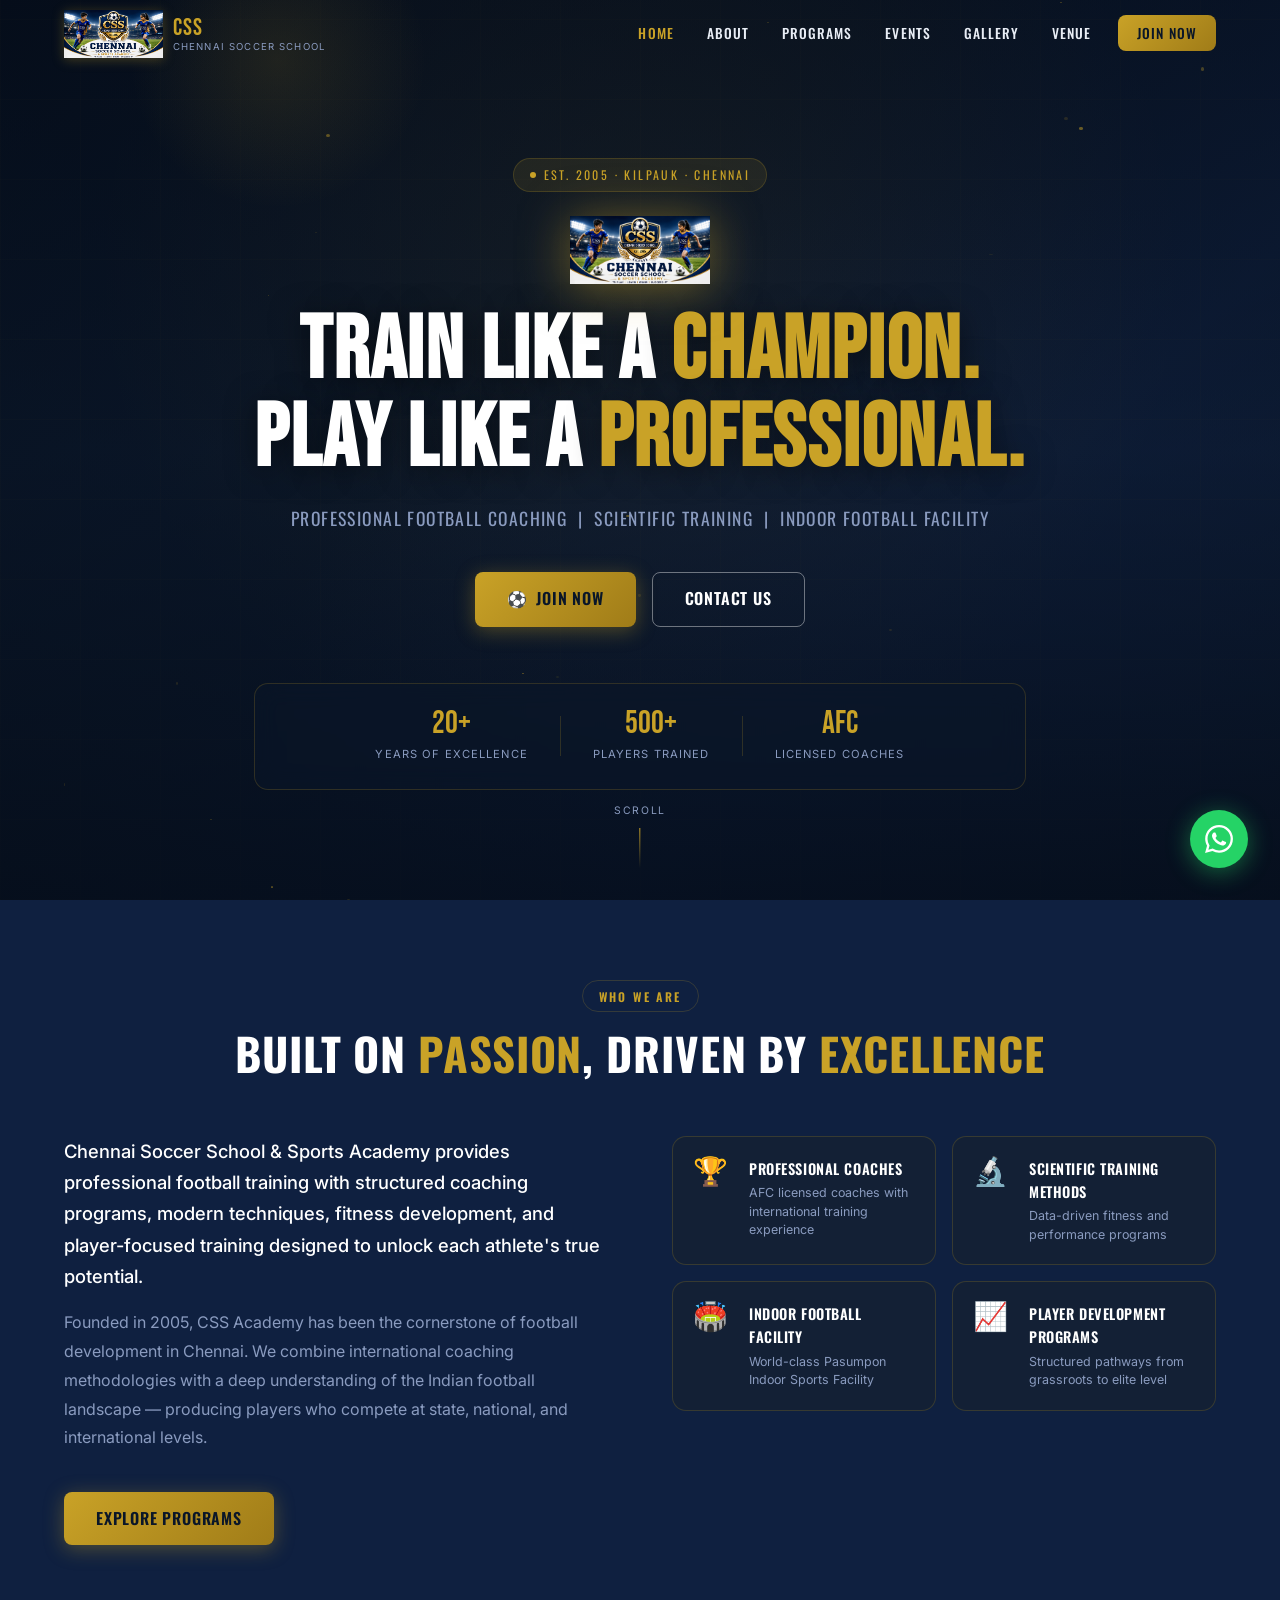
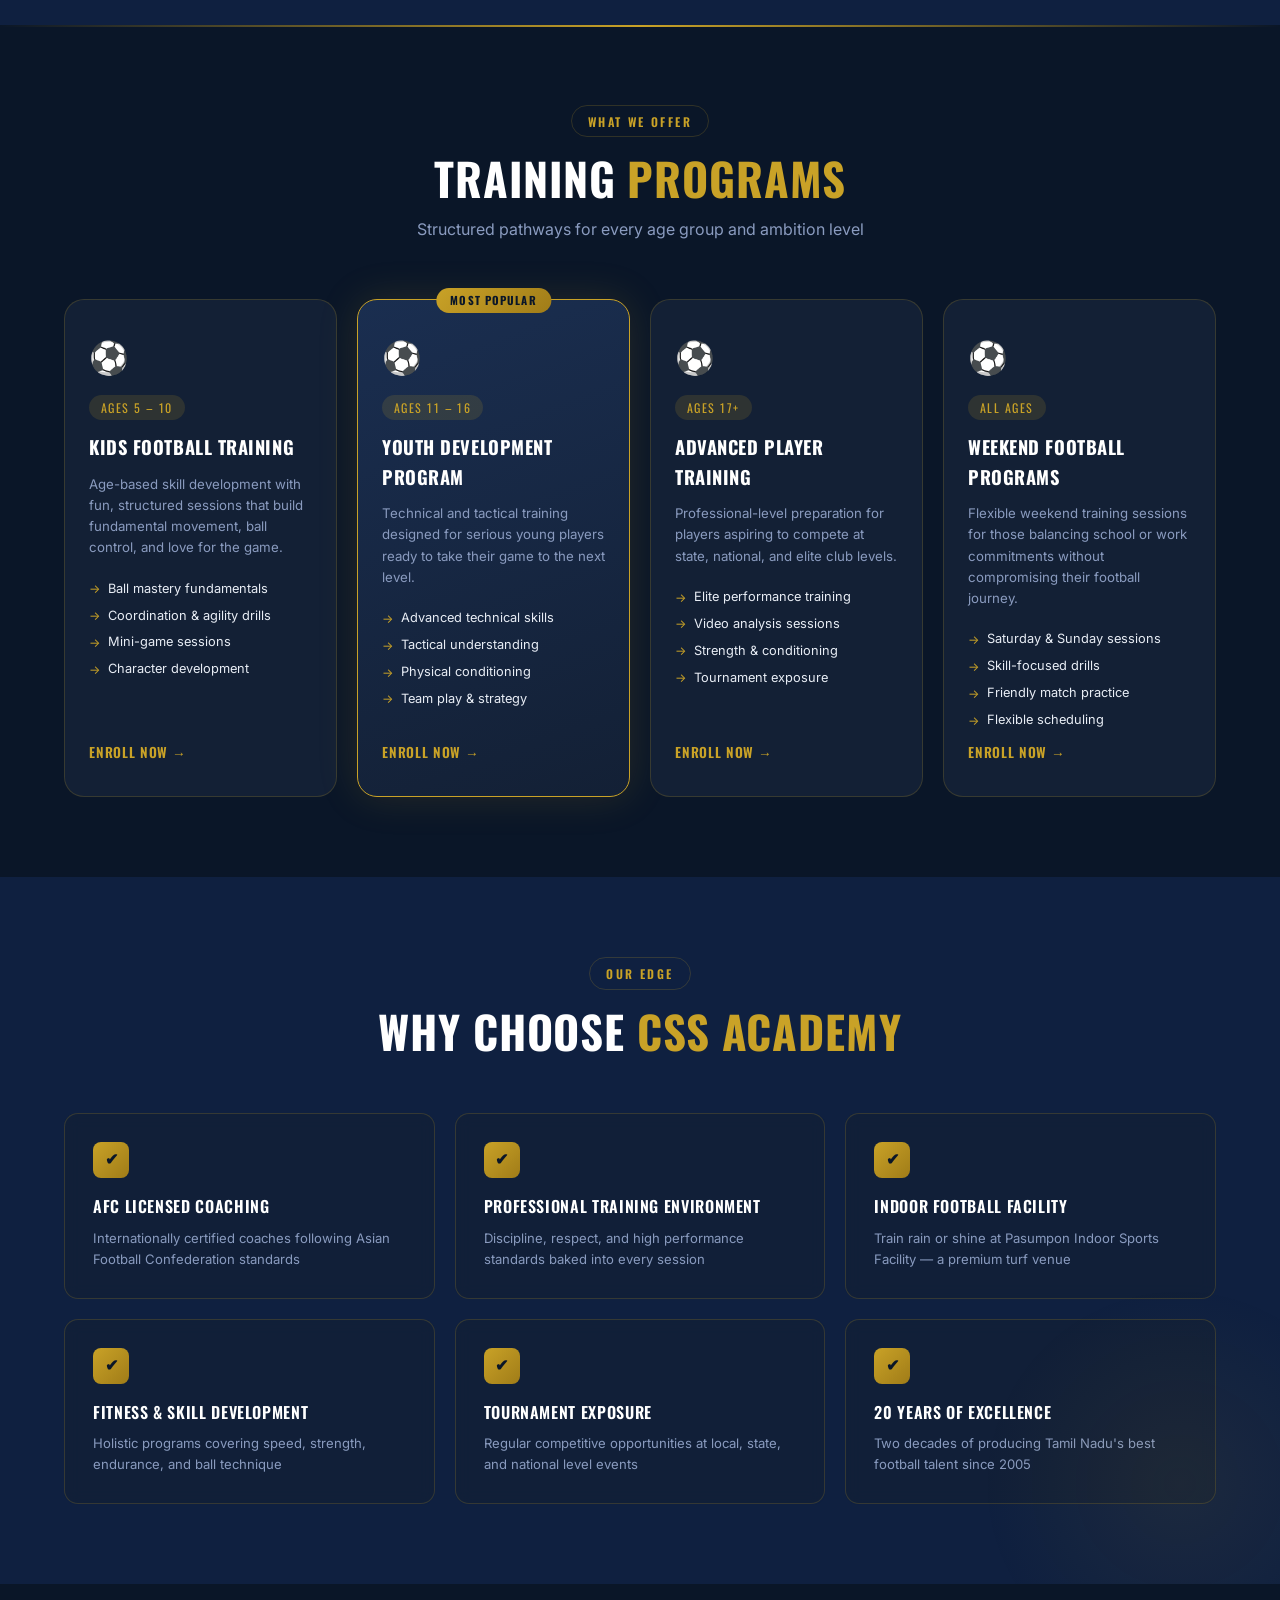
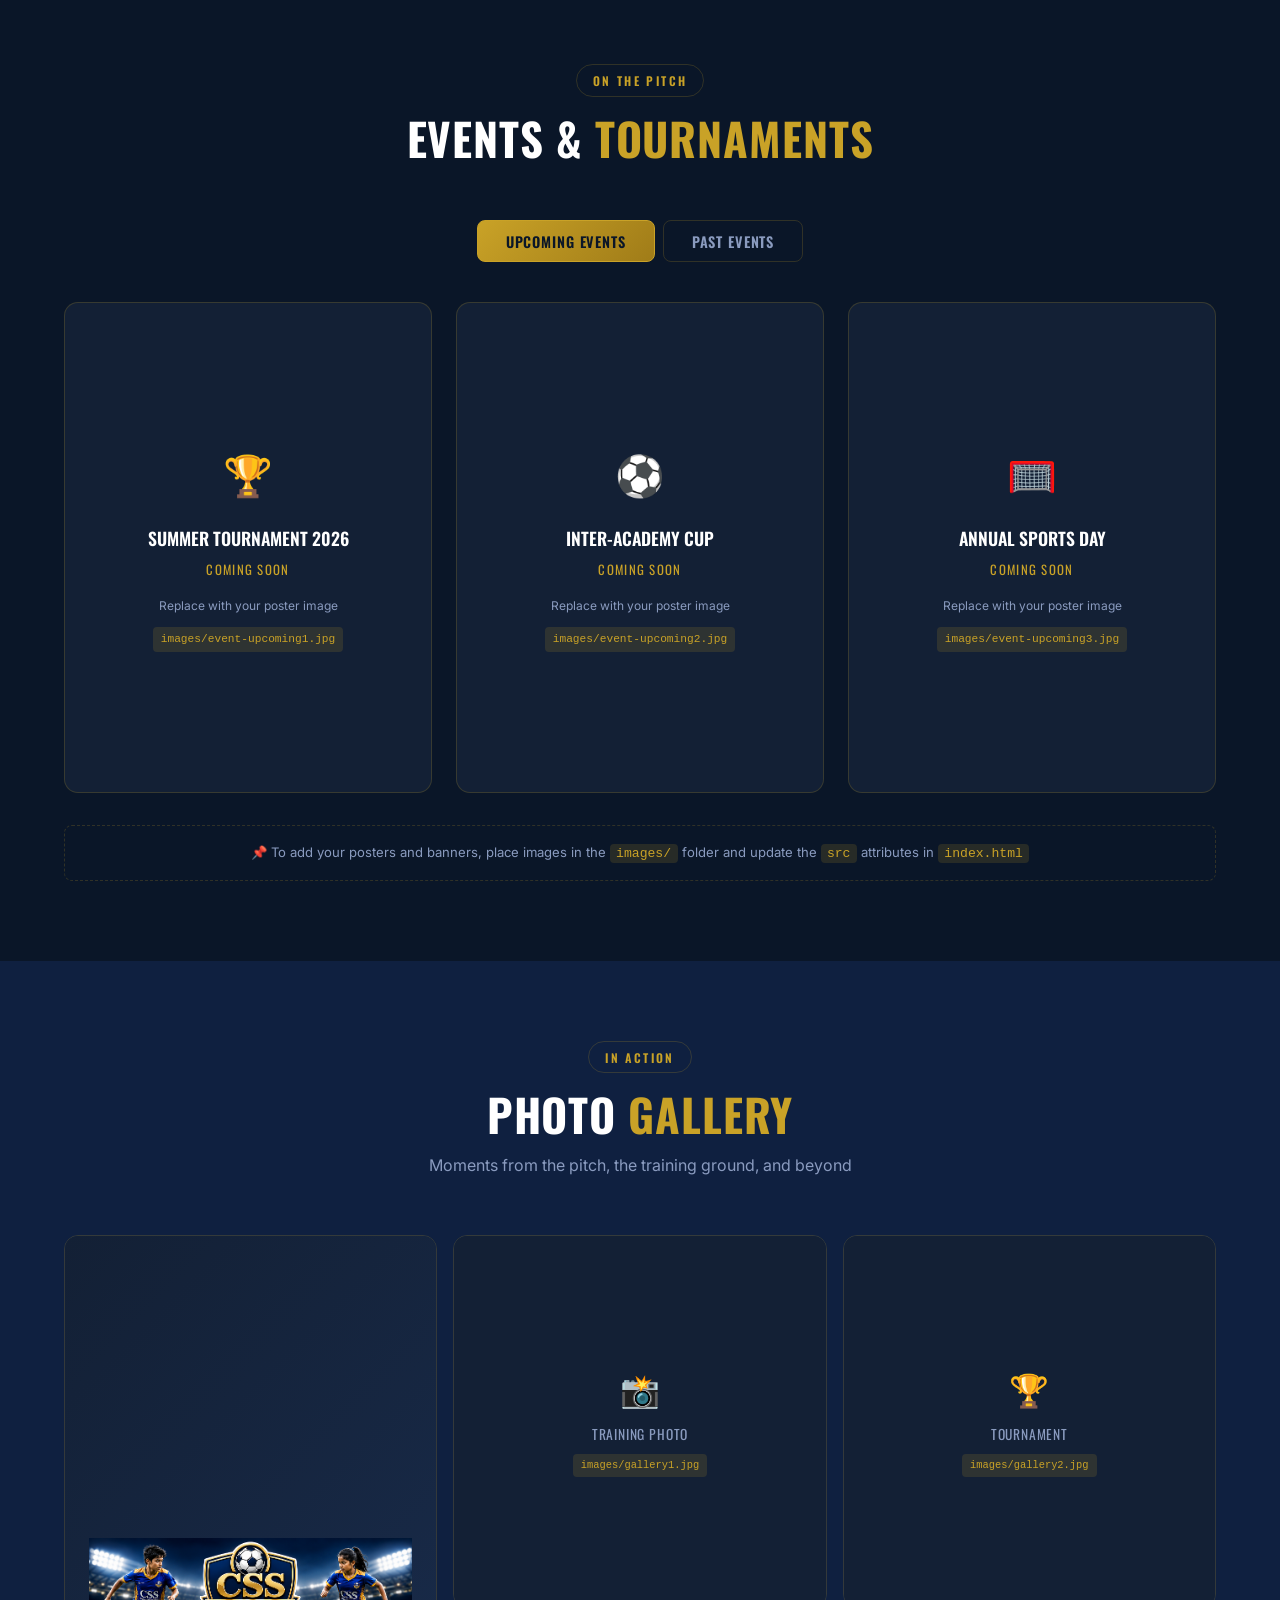
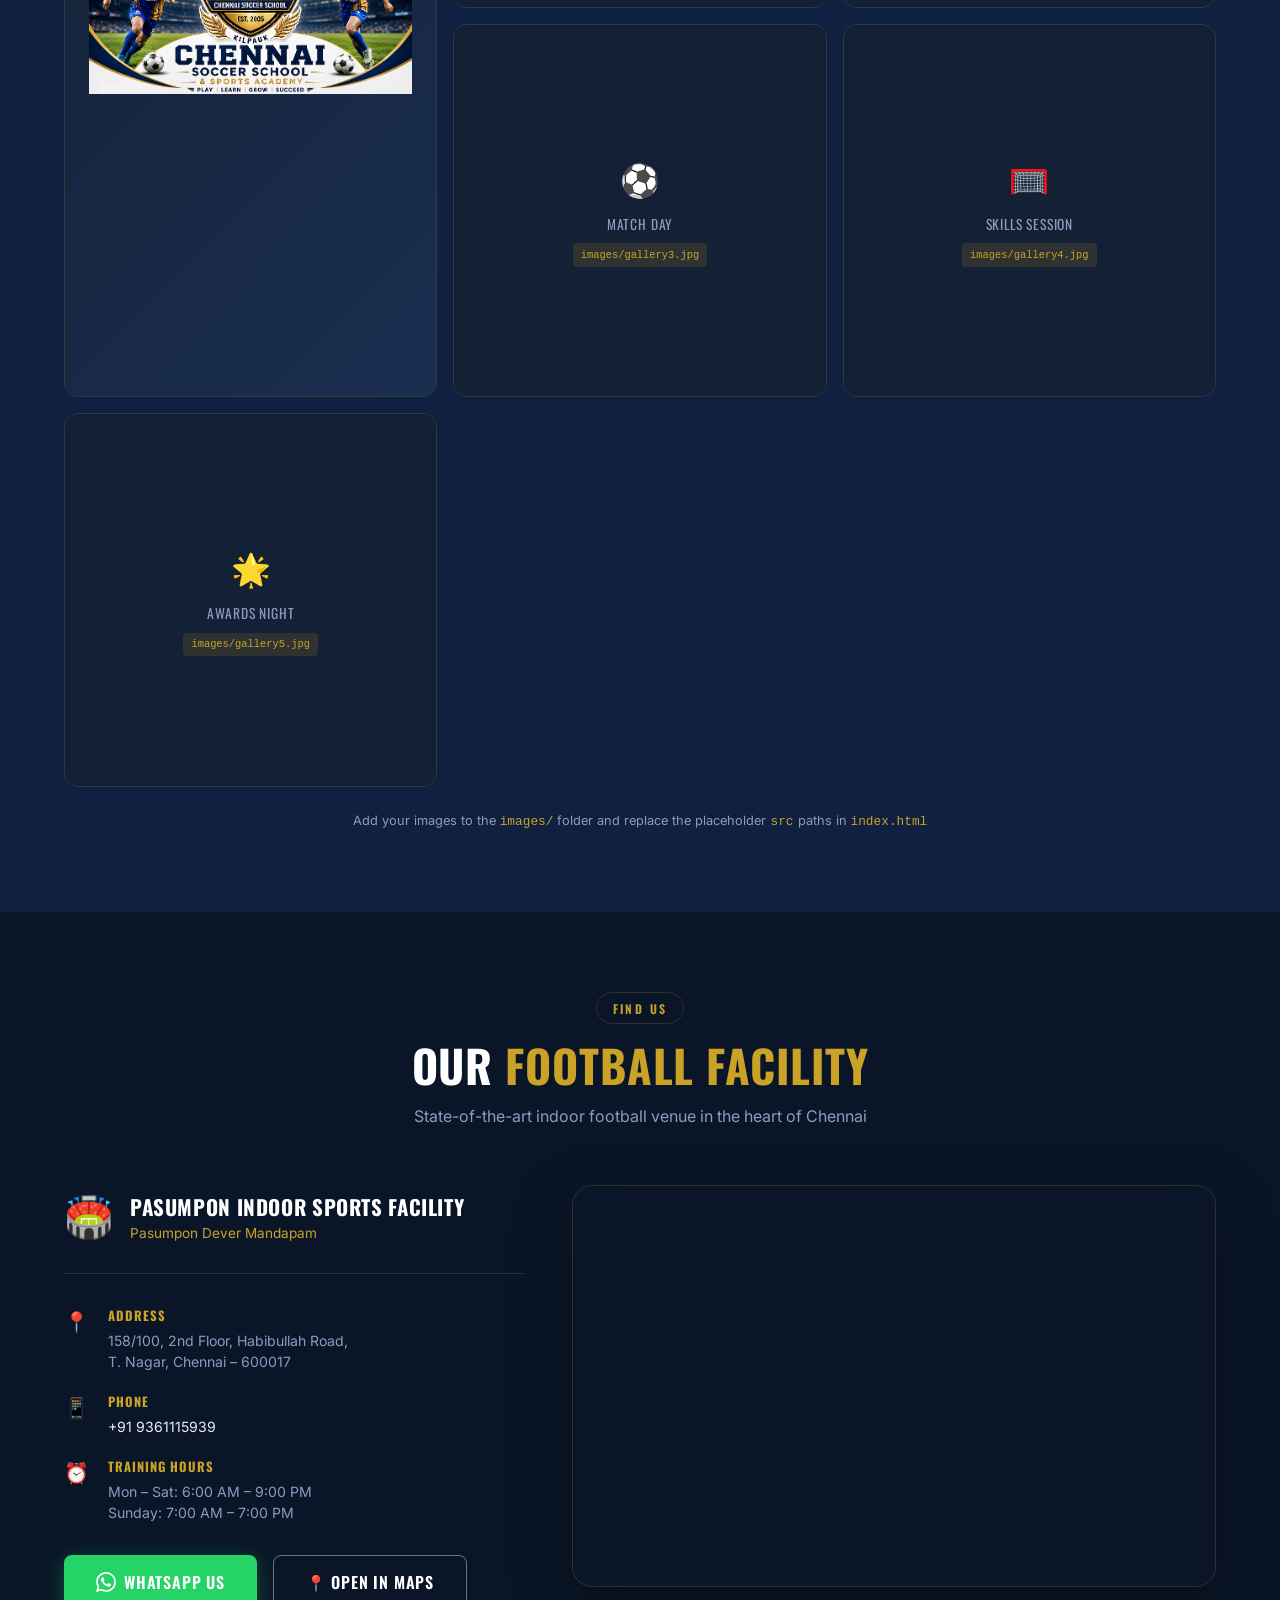
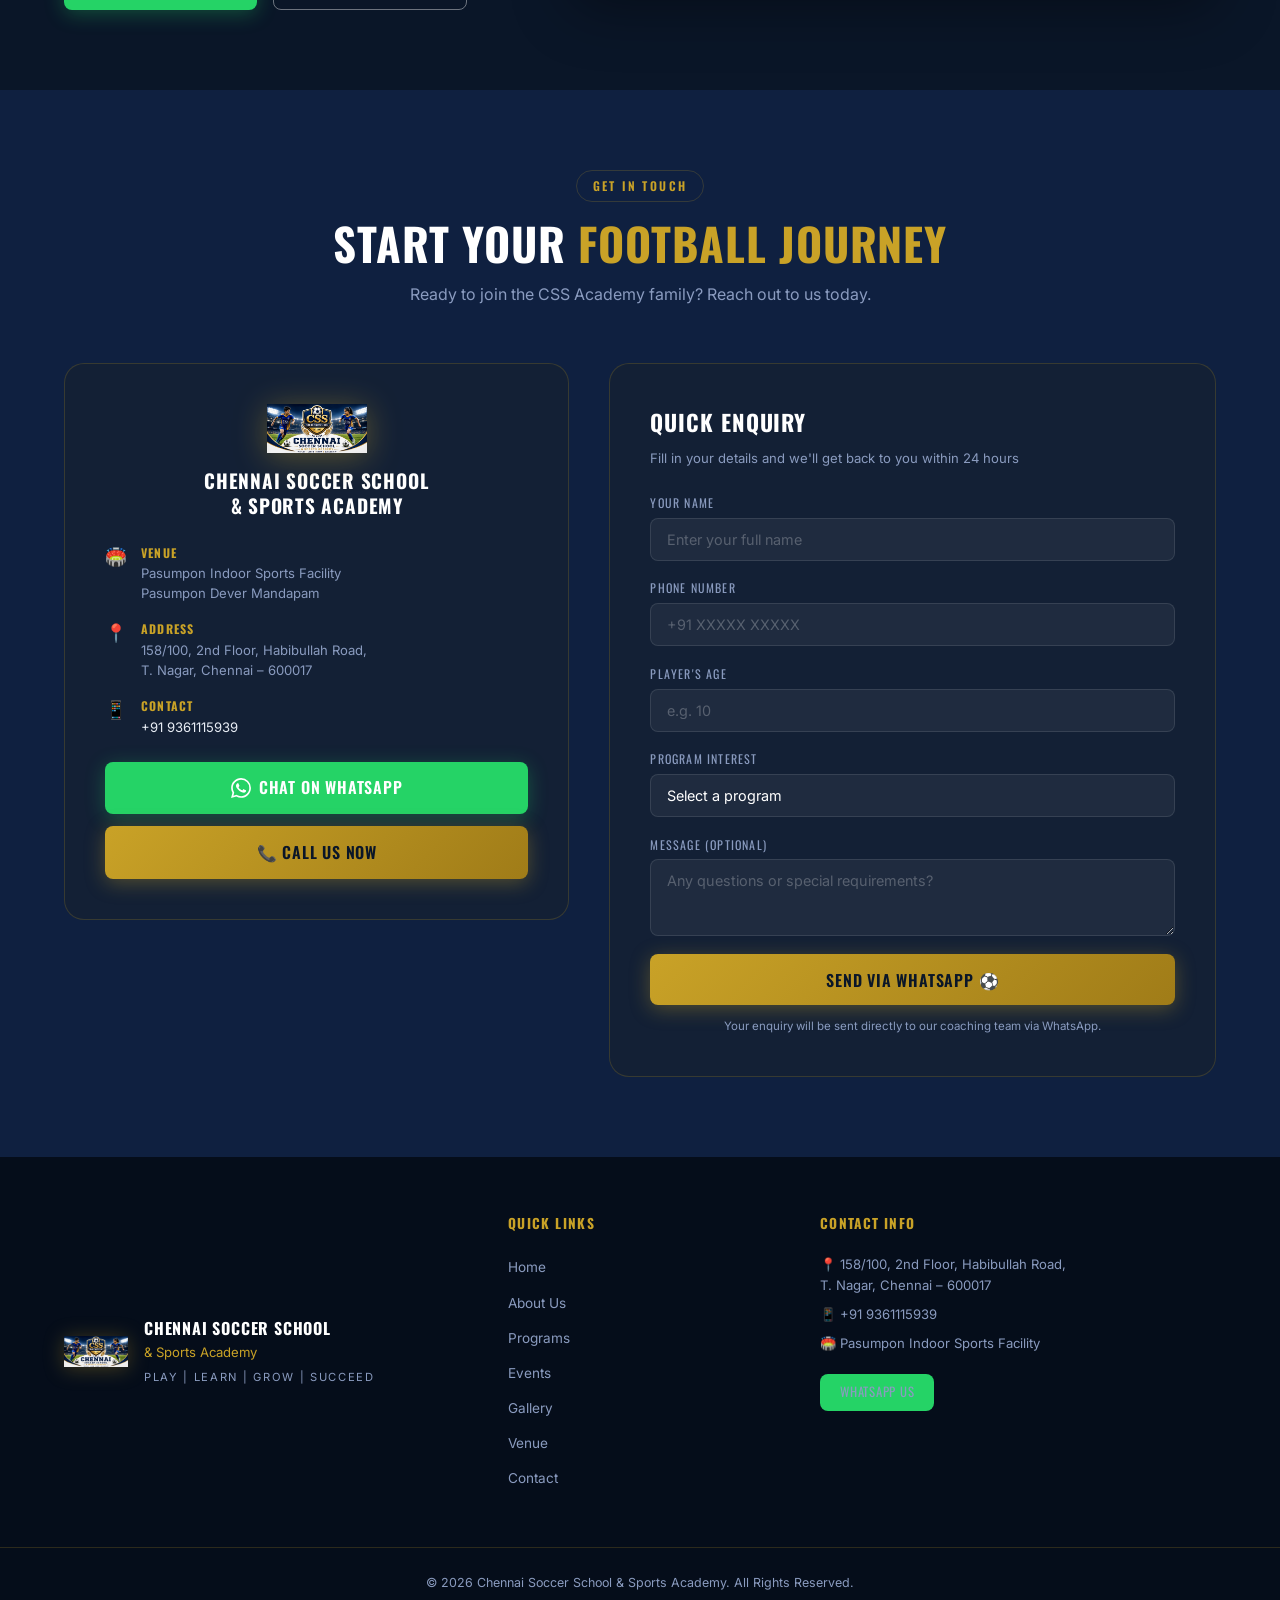
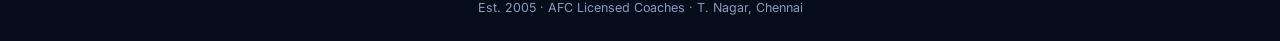
==== commit 7bea21bf: "Update index.html" ====
--- a/index.html
+++ b/index.html
@@ -424,7 +424,7 @@
               <span class="vd-icon">📱</span>
               <div>
                 <strong>Phone</strong>
-                <p><a href="tel:+919361115939">+91 93611 15939</a></p>
+                <p><a href="tel:+919361115939">+91 9361115939</a></p>
               </div>
             </div>
             <div class="venue-detail">
@@ -492,7 +492,7 @@
               <span class="ci-icon">📱</span>
               <div>
                 <strong>Contact</strong>
-                <p><a href="tel:+919361115939">+91 93611 15939</a></p>
+                <p><a href="tel:+919361115939">+91 9361115939</a></p>
               </div>
             </div>
           </div>
@@ -569,7 +569,7 @@
         <div class="footer-contact">
           <h4>Contact Info</h4>
           <p>📍 158/100, 2nd Floor, Habibullah Road,<br />T. Nagar, Chennai – 600017</p>
-          <p>📱 <a href="tel:+919361115939">+91 93611 15939</a></p>
+          <p>📱 <a href="tel:+919361115939">+91 9361115939</a></p>
           <p>🏟️ Pasumpon Indoor Sports Facility</p>
           <a href="https://wa.me/919361115939" target="_blank" class="footer-wa">
             WhatsApp Us
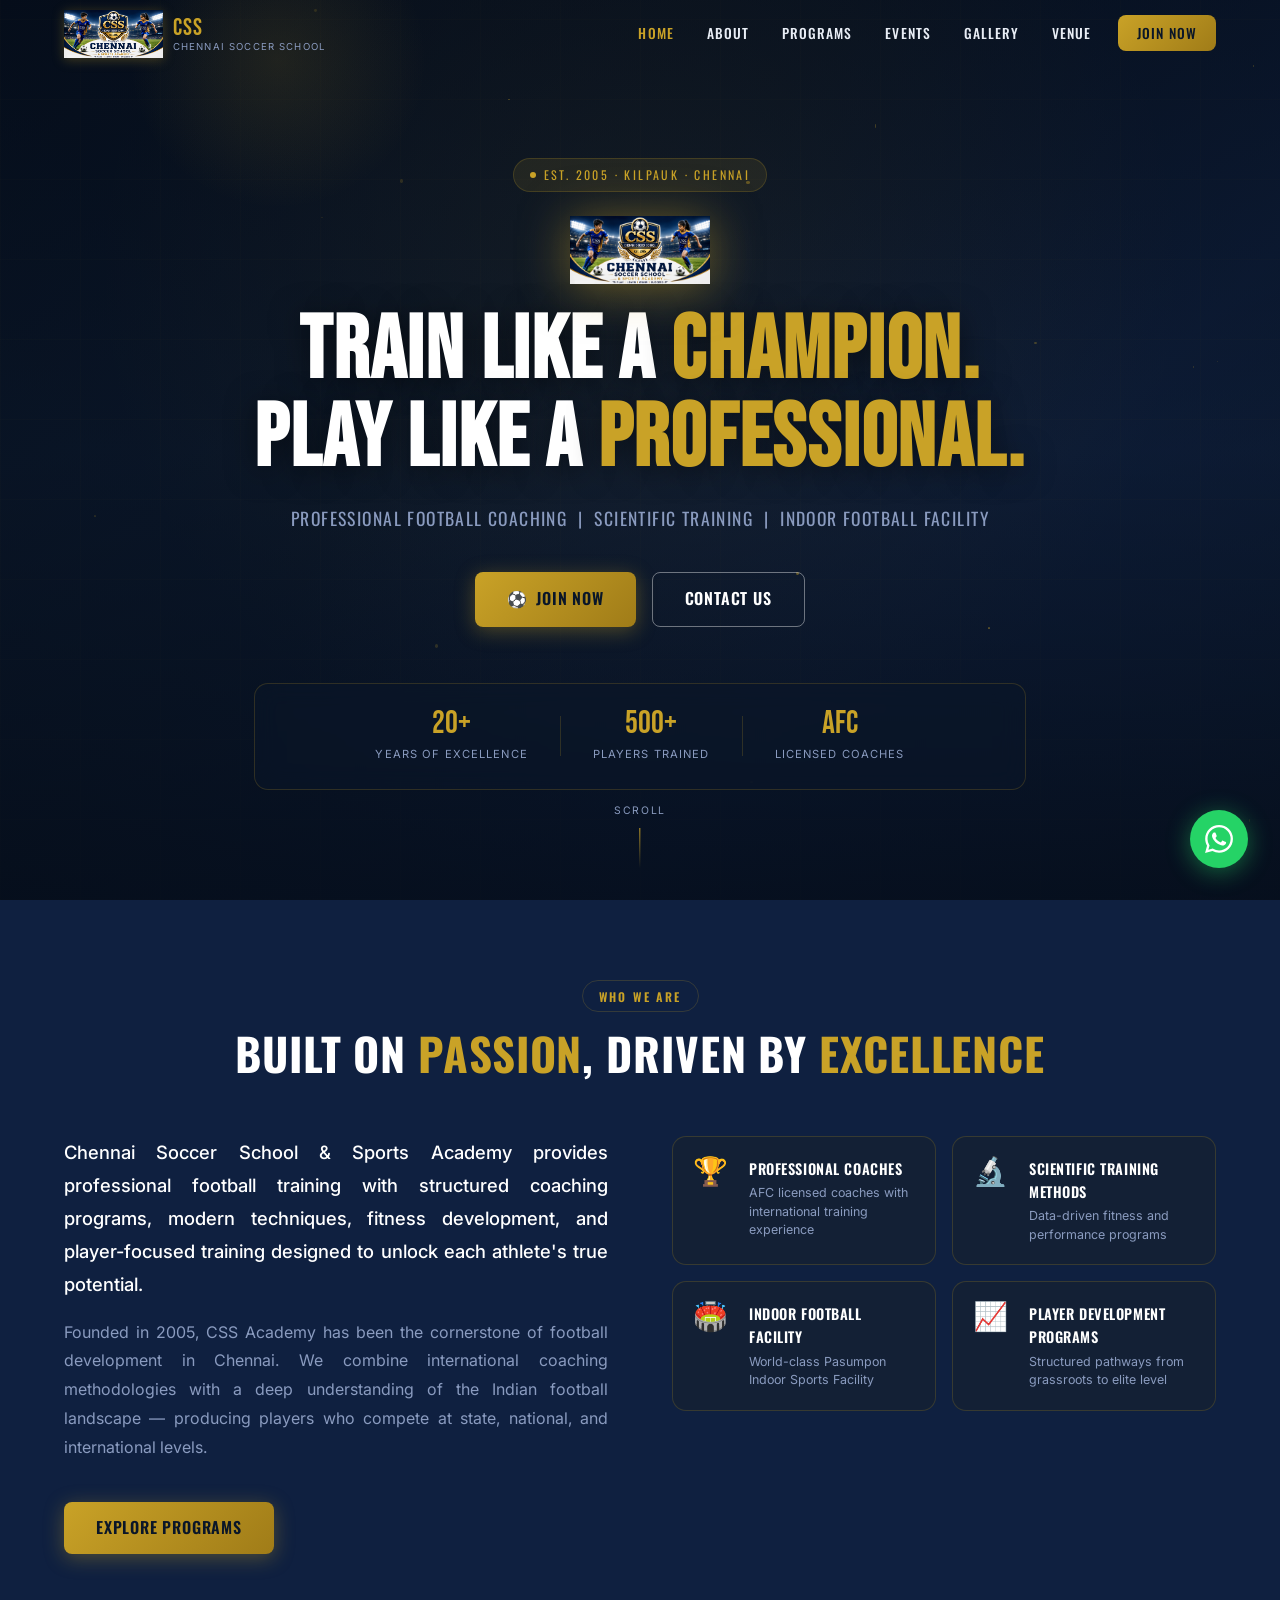
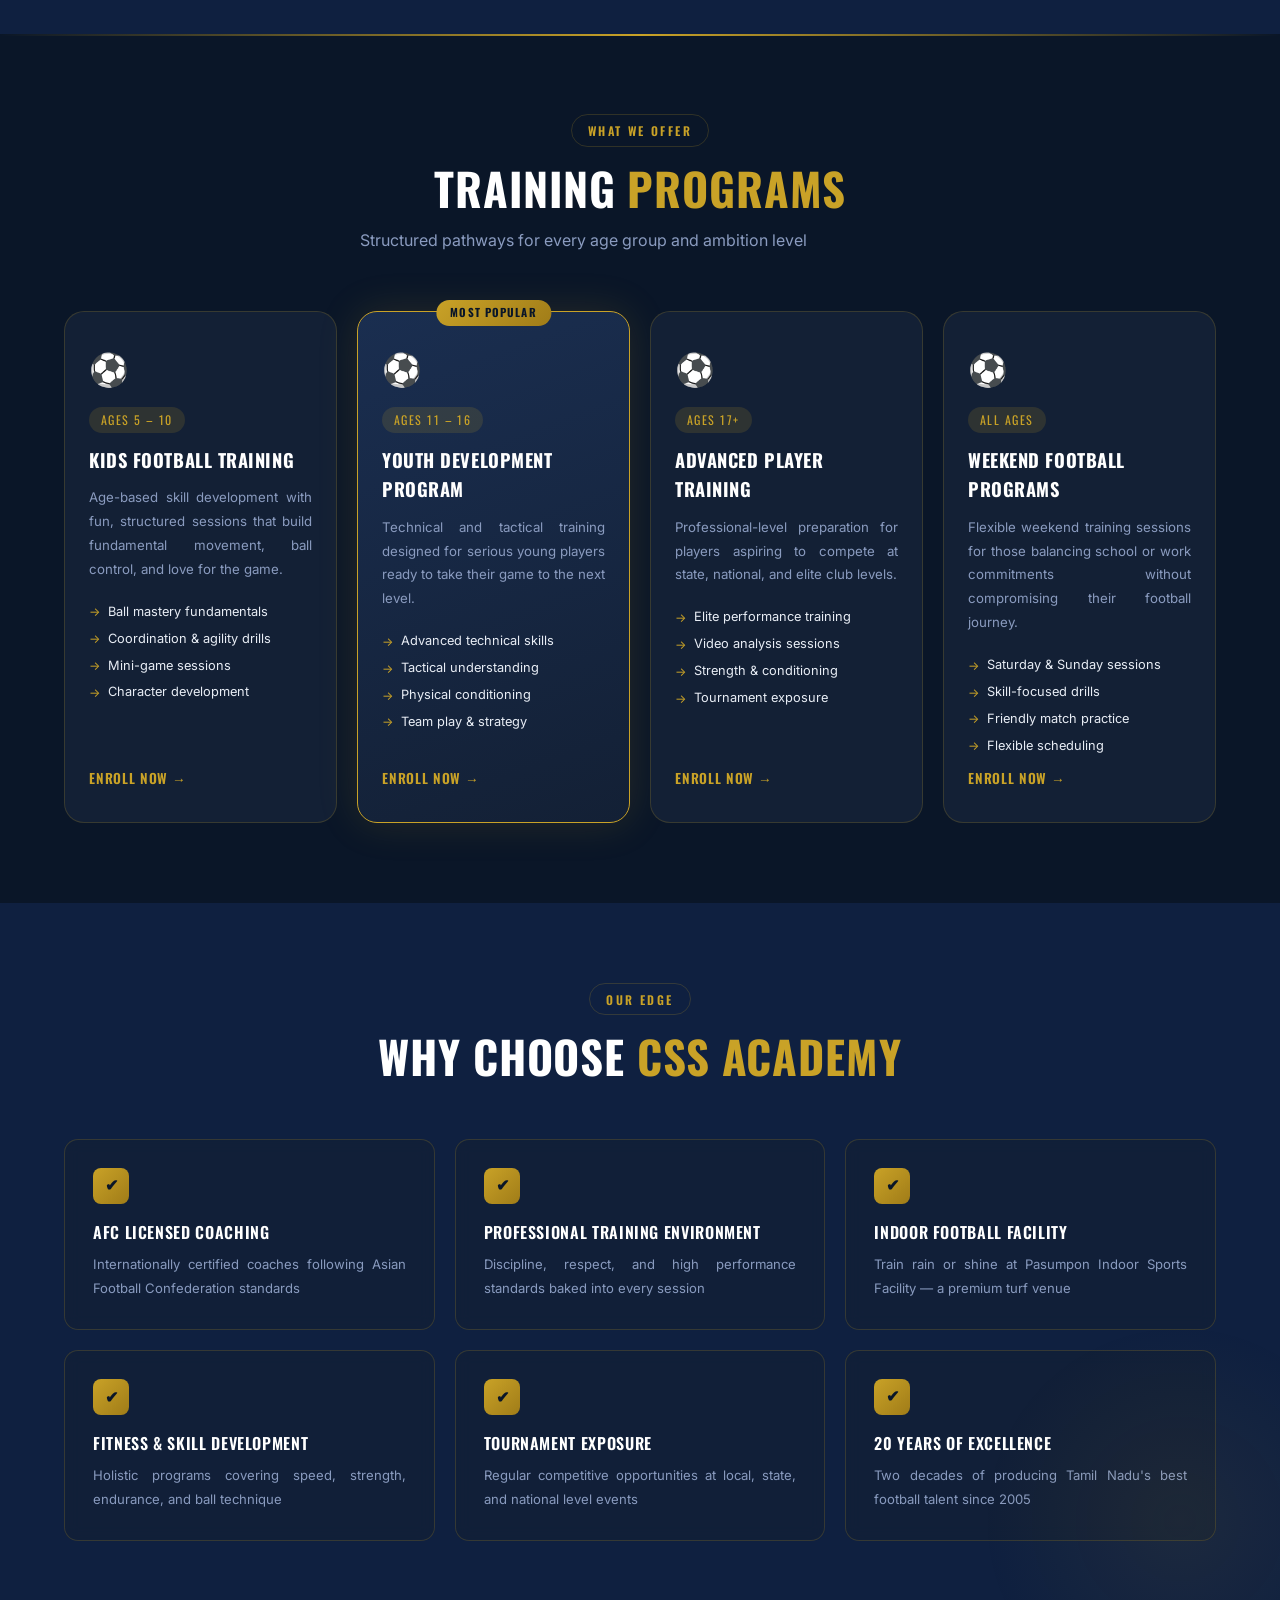
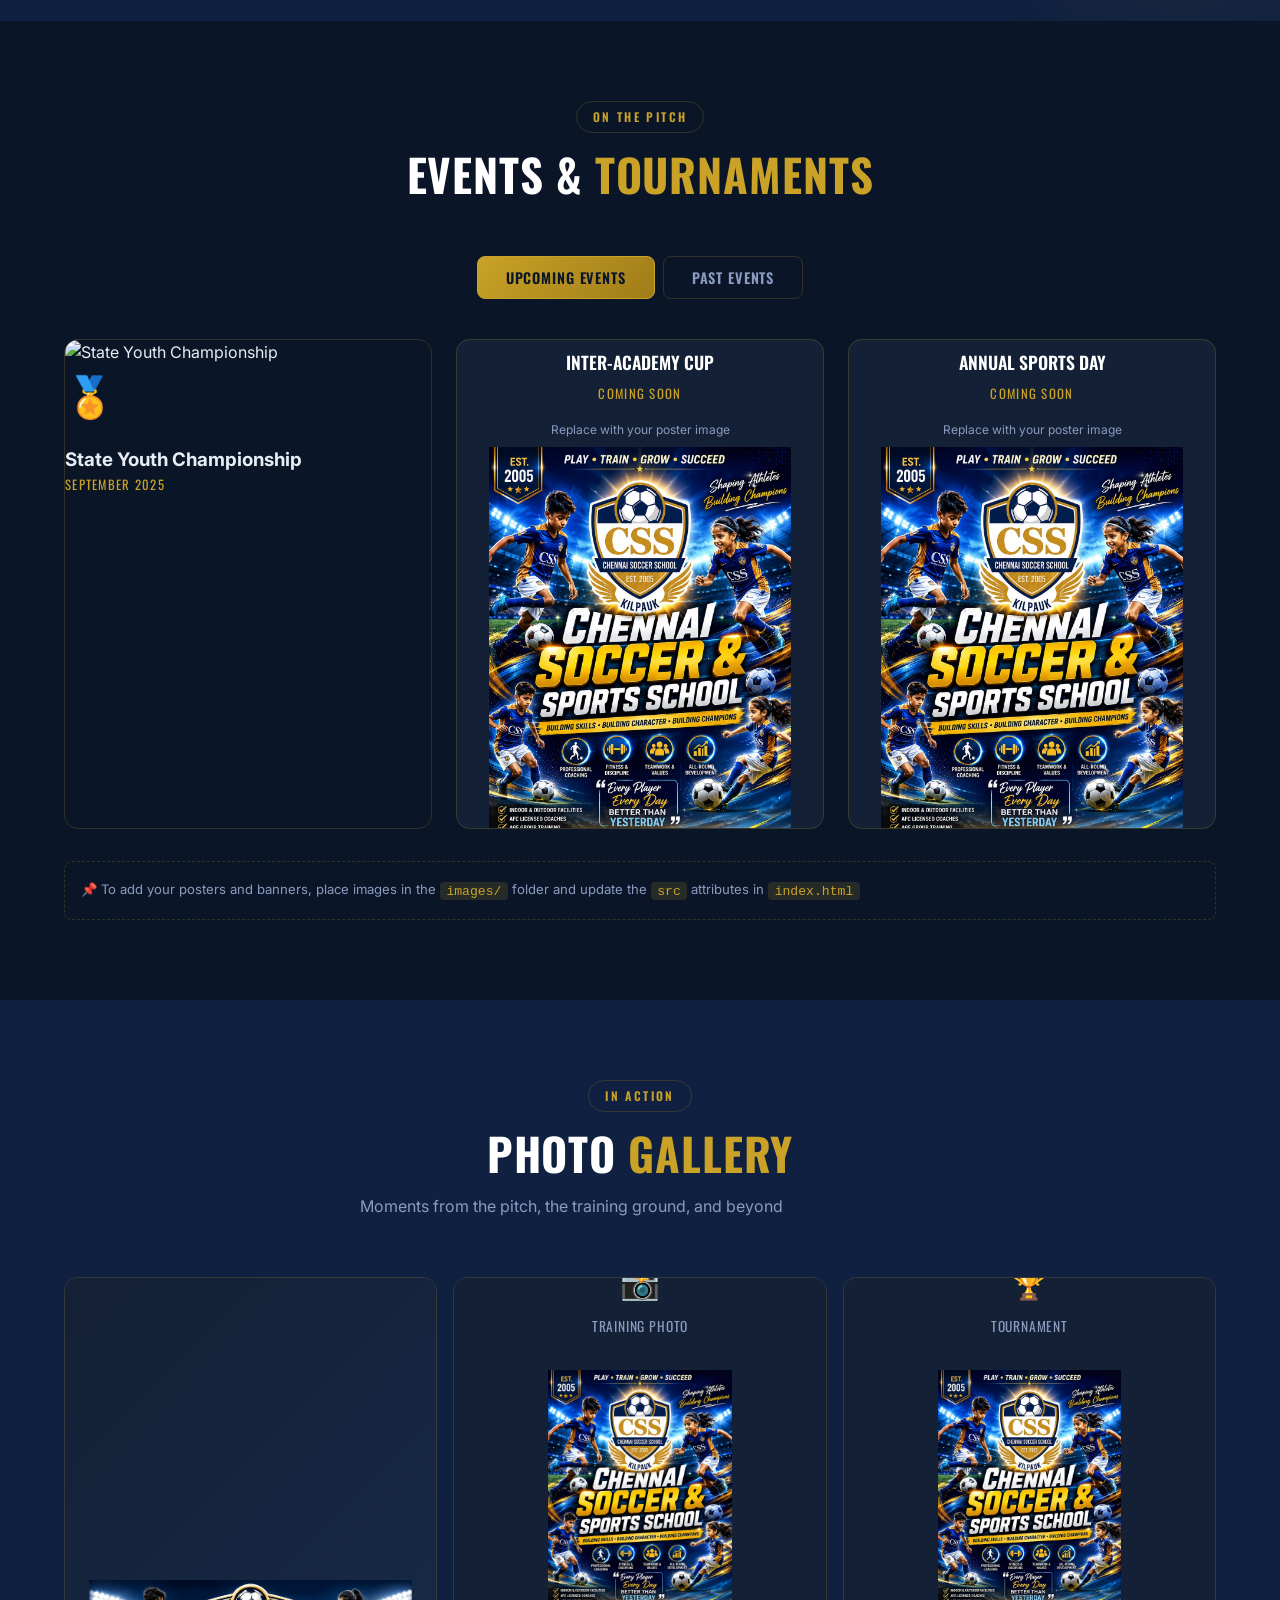
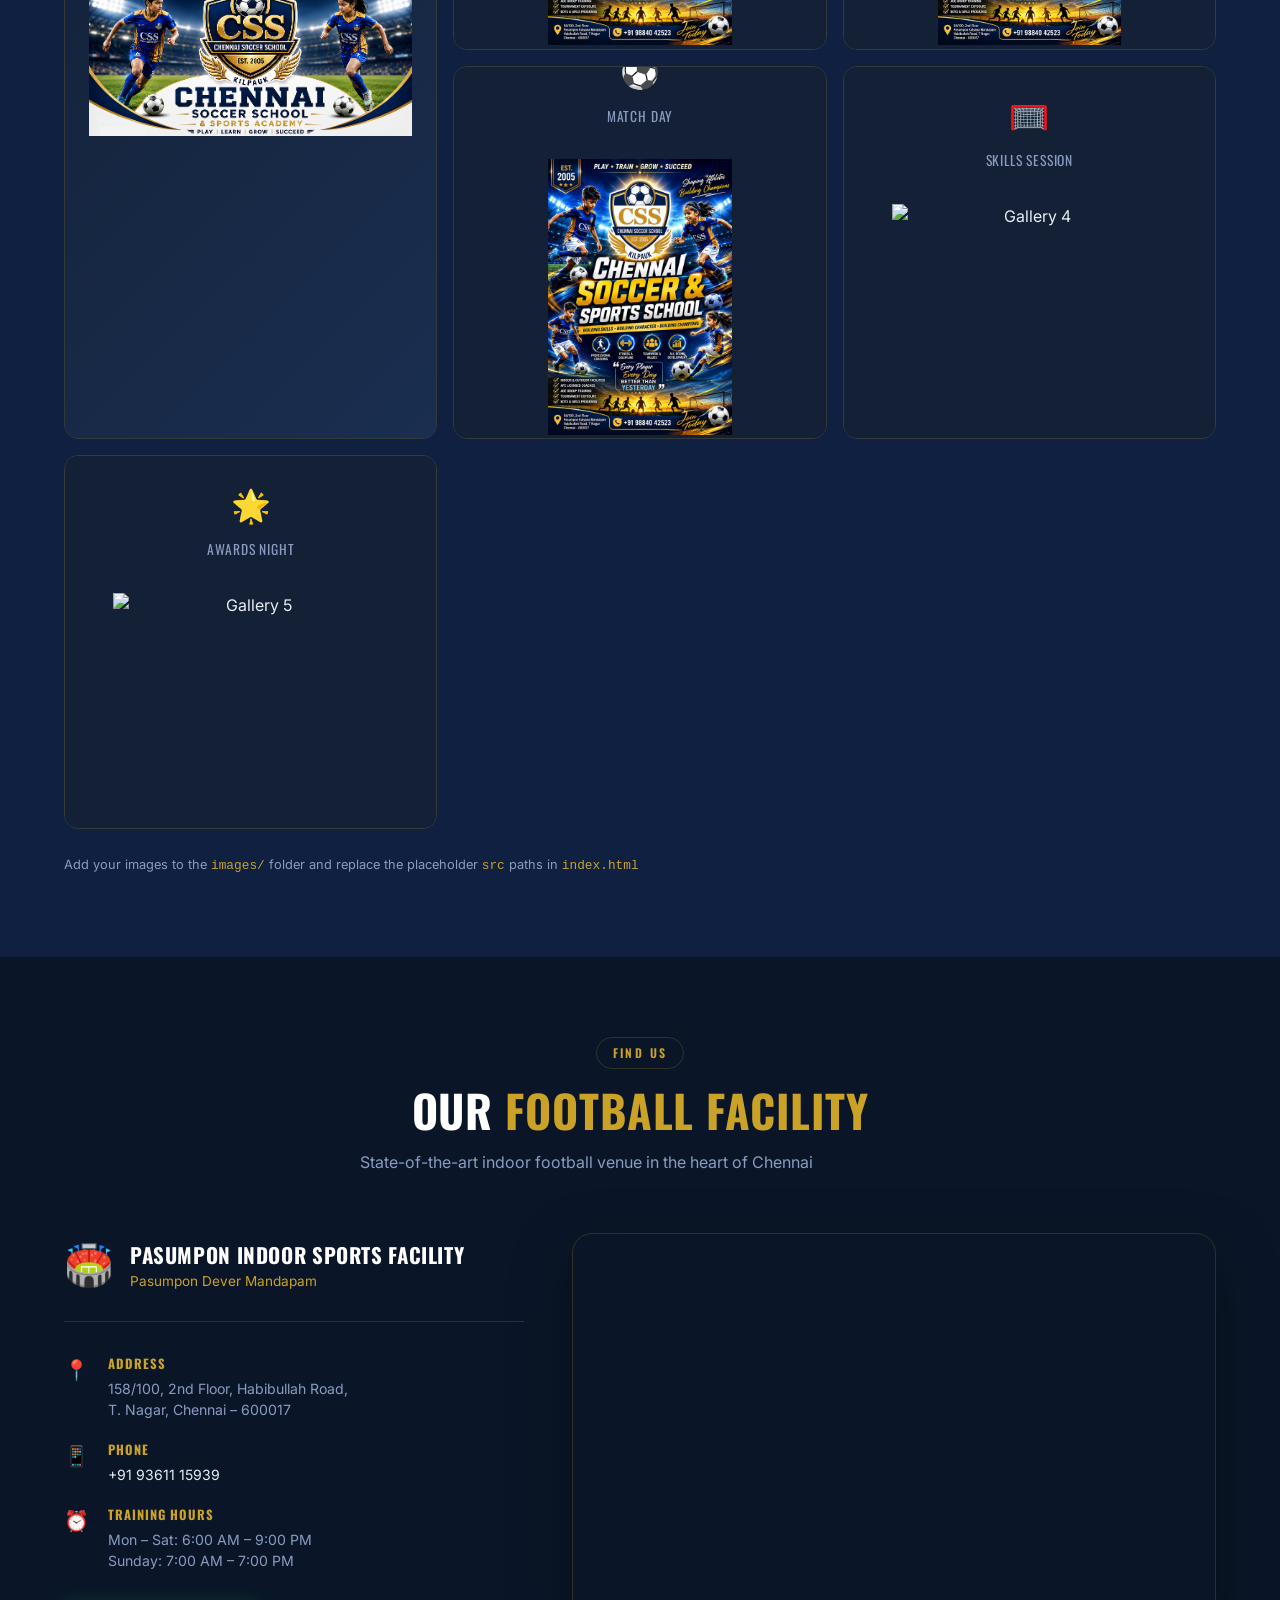
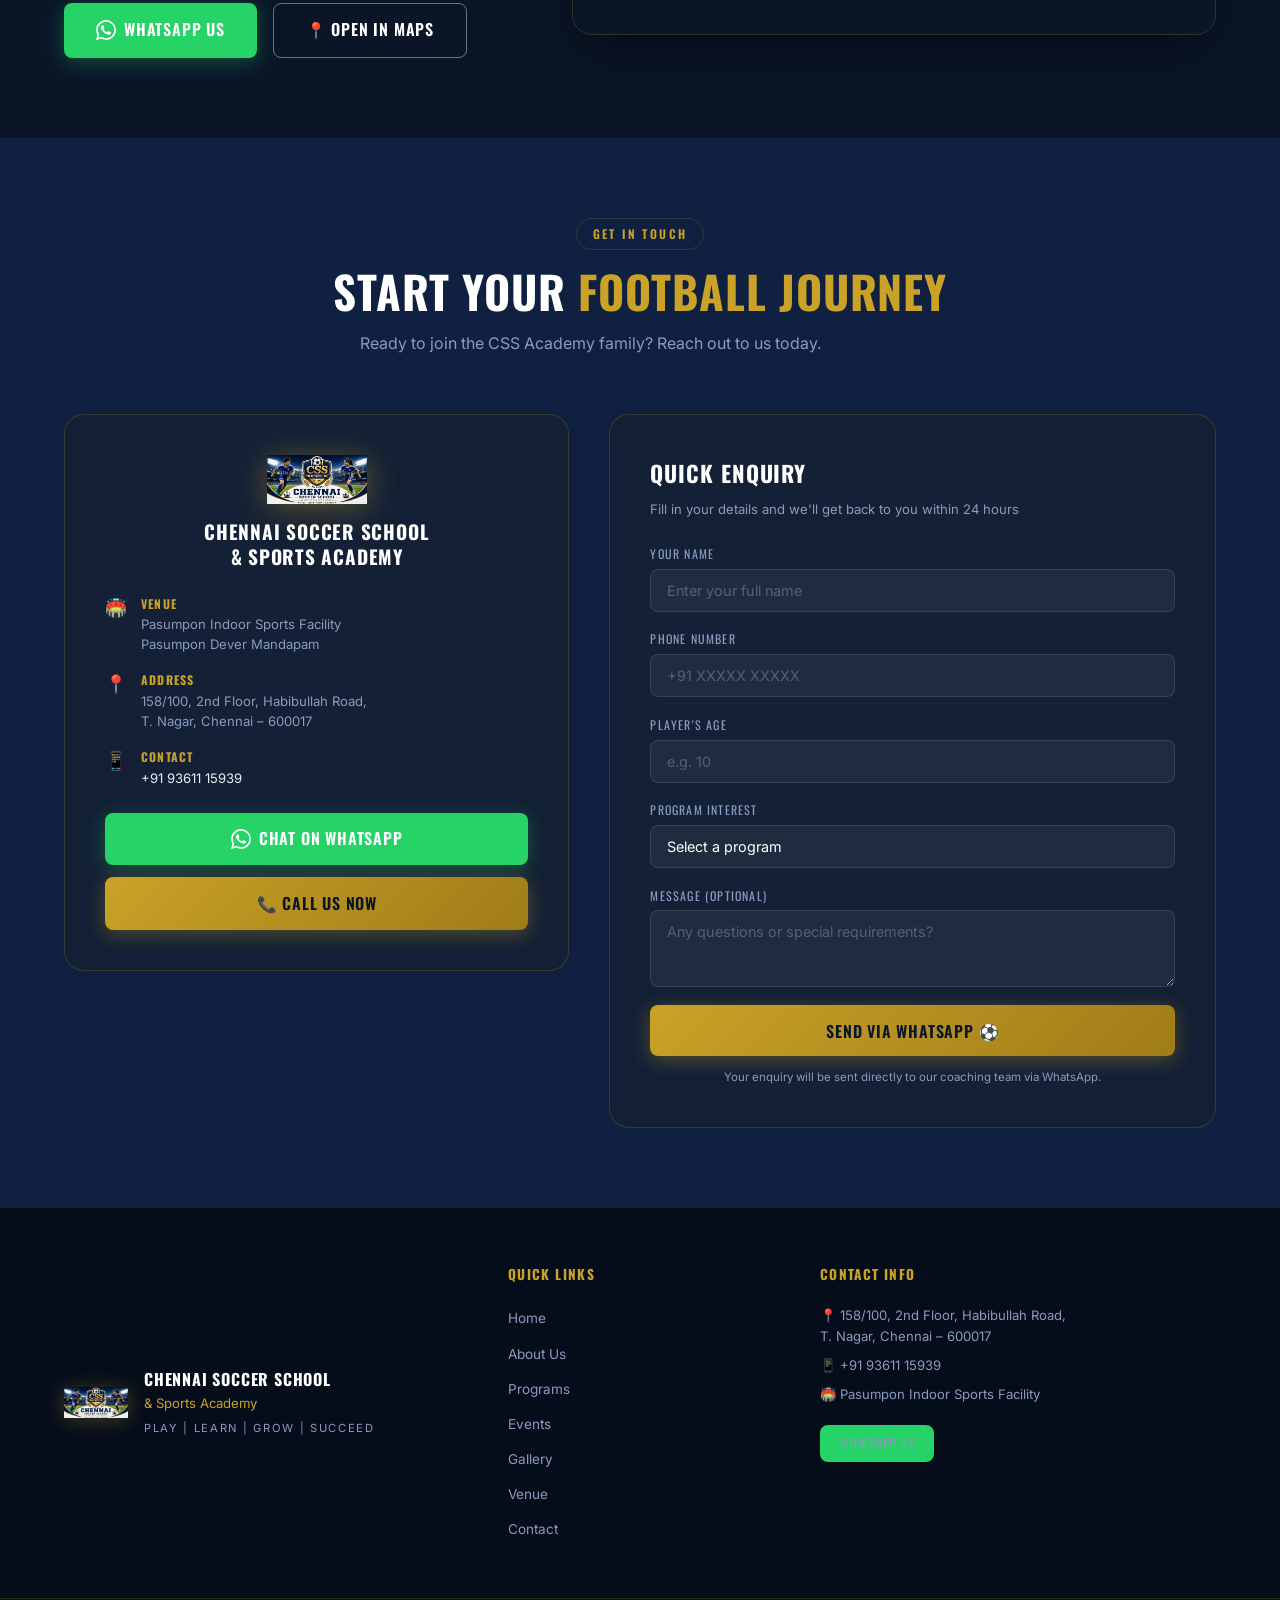
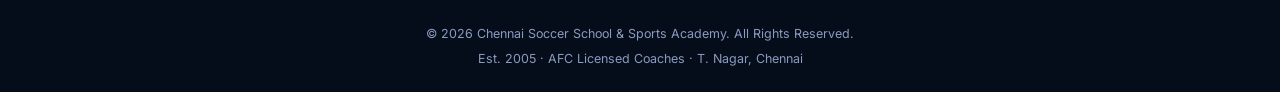
==== commit e6c9689d: "Update index.html" ====
--- a/index.html
+++ b/index.html
@@ -14,6 +14,19 @@
   <link rel="preconnect" href="https://fonts.gstatic.com" crossorigin />
   <link href="https://fonts.googleapis.com/css2?family=Oswald:wght@400;500;600;700&family=Inter:wght@300;400;500;600&family=Bebas+Neue&display=swap" rel="stylesheet" />
   <link rel="stylesheet" href="style.css" />
+
+<style>
+.about-lead,
+.about-body,
+.program-desc,
+.why-card p,
+.section-desc,
+.events-note,
+.gallery-note {
+    text-align: justify;
+    line-height: 1.8;
+}
+</style>
 </head>
 <body>
 
@@ -264,22 +277,25 @@
       <!-- Upcoming Events -->
       <div class="tab-content active" id="upcoming">
         <div class="events-grid">
-          <div class="event-card placeholder-card">
-            <div class="event-placeholder">
-              <div class="placeholder-icon">🏆</div>
-              <p class="placeholder-title">Summer Tournament 2026</p>
-              <p class="placeholder-date">Coming Soon</p>
-              <p class="placeholder-hint">Replace with your poster image</p>
-              <code class="file-hint">images/event-upcoming1.jpg</code>
-            </div>
-          </div>
+         <div class="event-card">
+    <img src="images/event-past2.jpg"
+         alt="State Youth Championship"
+         class="event-image">
+    <div class="event-content">
+        <div class="placeholder-icon">🏅</div>
+        <h3>State Youth Championship</h3>
+        <p class="placeholder-date">
+        September 2025
+        </p>
+    </div>
+</div>
           <div class="event-card placeholder-card">
             <div class="event-placeholder">
               <div class="placeholder-icon">⚽</div>
               <p class="placeholder-title">Inter-Academy Cup</p>
               <p class="placeholder-date">Coming Soon</p>
               <p class="placeholder-hint">Replace with your poster image</p>
-              <code class="file-hint">images/event-upcoming2.jpg</code>
+              <img src="images/event-upcoming2.jpg" alt="Upcoming Event 2" class="event-image">
             </div>
           </div>
           <div class="event-card placeholder-card">
@@ -288,7 +304,7 @@
               <p class="placeholder-title">Annual Sports Day</p>
               <p class="placeholder-date">Coming Soon</p>
               <p class="placeholder-hint">Replace with your poster image</p>
-              <code class="file-hint">images/event-upcoming3.jpg</code>
+              <img src="images/event-upcoming3.jpg" alt="Upcoming Event 3" class="event-image">
             </div>
           </div>
         </div>
@@ -303,7 +319,7 @@
               <p class="placeholder-title">CSS Annual Cup 2025</p>
               <p class="placeholder-date">December 2025</p>
               <p class="placeholder-hint">Replace with your tournament poster</p>
-              <code class="file-hint">images/event-past1.jpg</code>
+              <img src="images/event-past1.jpg" alt="Past Event 1" class="event-image">
             </div>
           </div>
           <div class="event-card placeholder-card">
@@ -312,7 +328,7 @@
               <p class="placeholder-title">State Youth Championship</p>
               <p class="placeholder-date">September 2025</p>
               <p class="placeholder-hint">Replace with your event banner</p>
-              <code class="file-hint">images/event-past2.jpg</code>
+              <img src="images/event-past2.jpg" alt="Past Event 2" class="event-image">
             </div>
           </div>
           <div class="event-card placeholder-card">
@@ -321,7 +337,7 @@
               <p class="placeholder-title">CSS Coaching Camp 2025</p>
               <p class="placeholder-date">June 2025</p>
               <p class="placeholder-hint">Replace with your camp photo</p>
-              <code class="file-hint">images/event-past3.jpg</code>
+              <img src="images/event-past3.jpg" alt="Past Event 3" class="event-image">
             </div>
           </div>
         </div>
@@ -354,7 +370,7 @@
           <div class="gallery-placeholder">
             <span class="gp-icon">📸</span>
             <p>Training Photo</p>
-            <code>images/gallery1.jpg</code>
+            <img src="images/gallery1.jpg" alt="Gallery 1" class="gallery-img">
           </div>
           <div class="gallery-overlay"><span class="gallery-label">Training</span></div>
         </div>
@@ -362,7 +378,7 @@
           <div class="gallery-placeholder">
             <span class="gp-icon">🏆</span>
             <p>Tournament</p>
-            <code>images/gallery2.jpg</code>
+            <img src="images/gallery2.jpg" alt="Gallery 2" class="gallery-img">
           </div>
           <div class="gallery-overlay"><span class="gallery-label">Tournament</span></div>
         </div>
@@ -370,7 +386,7 @@
           <div class="gallery-placeholder">
             <span class="gp-icon">⚽</span>
             <p>Match Day</p>
-            <code>images/gallery3.jpg</code>
+            <img src="images/gallery3.jpg" alt="Gallery 3" class="gallery-img">
           </div>
           <div class="gallery-overlay"><span class="gallery-label">Match Day</span></div>
         </div>
@@ -378,7 +394,7 @@
           <div class="gallery-placeholder">
             <span class="gp-icon">🥅</span>
             <p>Skills Session</p>
-            <code>images/gallery4.jpg</code>
+            <img src="images/gallery4.jpg" alt="Gallery 4" class="gallery-img">
           </div>
           <div class="gallery-overlay"><span class="gallery-label">Skills</span></div>
         </div>
@@ -386,7 +402,7 @@
           <div class="gallery-placeholder">
             <span class="gp-icon">🌟</span>
             <p>Awards Night</p>
-            <code>images/gallery5.jpg</code>
+            <img src="images/gallery5.jpg" alt="Gallery 5" class="gallery-img">
           </div>
           <div class="gallery-overlay"><span class="gallery-label">Awards</span></div>
         </div>
@@ -424,7 +440,7 @@
               <span class="vd-icon">📱</span>
               <div>
                 <strong>Phone</strong>
-                <p><a href="tel:+919361115939">+91 9361115939</a></p>
+                <p><a href="tel:+919361115939">+91 93611 15939</a></p>
               </div>
             </div>
             <div class="venue-detail">
@@ -492,7 +508,7 @@
               <span class="ci-icon">📱</span>
               <div>
                 <strong>Contact</strong>
-                <p><a href="tel:+919361115939">+91 9361115939</a></p>
+                <p><a href="tel:+919361115939">+91 93611 15939</a></p>
               </div>
             </div>
           </div>
@@ -569,7 +585,7 @@
         <div class="footer-contact">
           <h4>Contact Info</h4>
           <p>📍 158/100, 2nd Floor, Habibullah Road,<br />T. Nagar, Chennai – 600017</p>
-          <p>📱 <a href="tel:+919361115939">+91 9361115939</a></p>
+          <p>📱 <a href="tel:+919361115939">+91 93611 15939</a></p>
           <p>🏟️ Pasumpon Indoor Sports Facility</p>
           <a href="https://wa.me/919361115939" target="_blank" class="footer-wa">
             WhatsApp Us
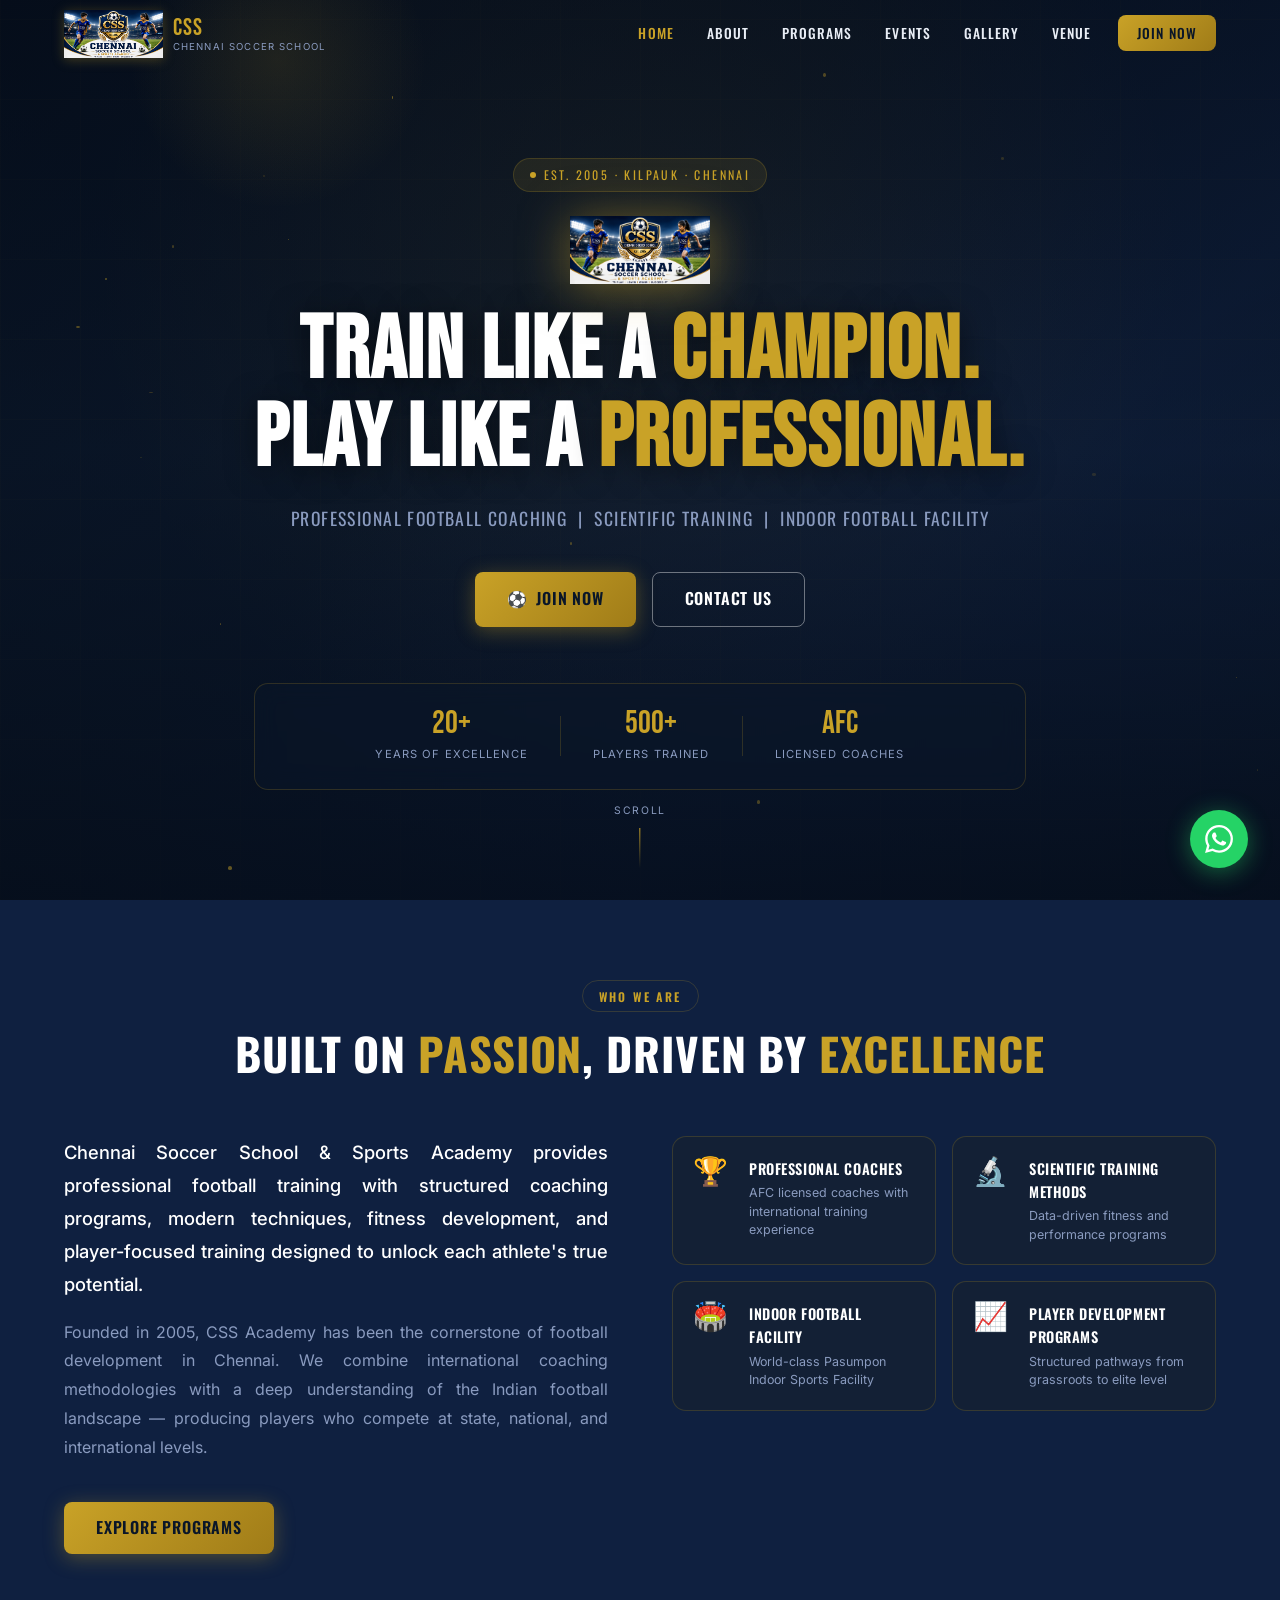
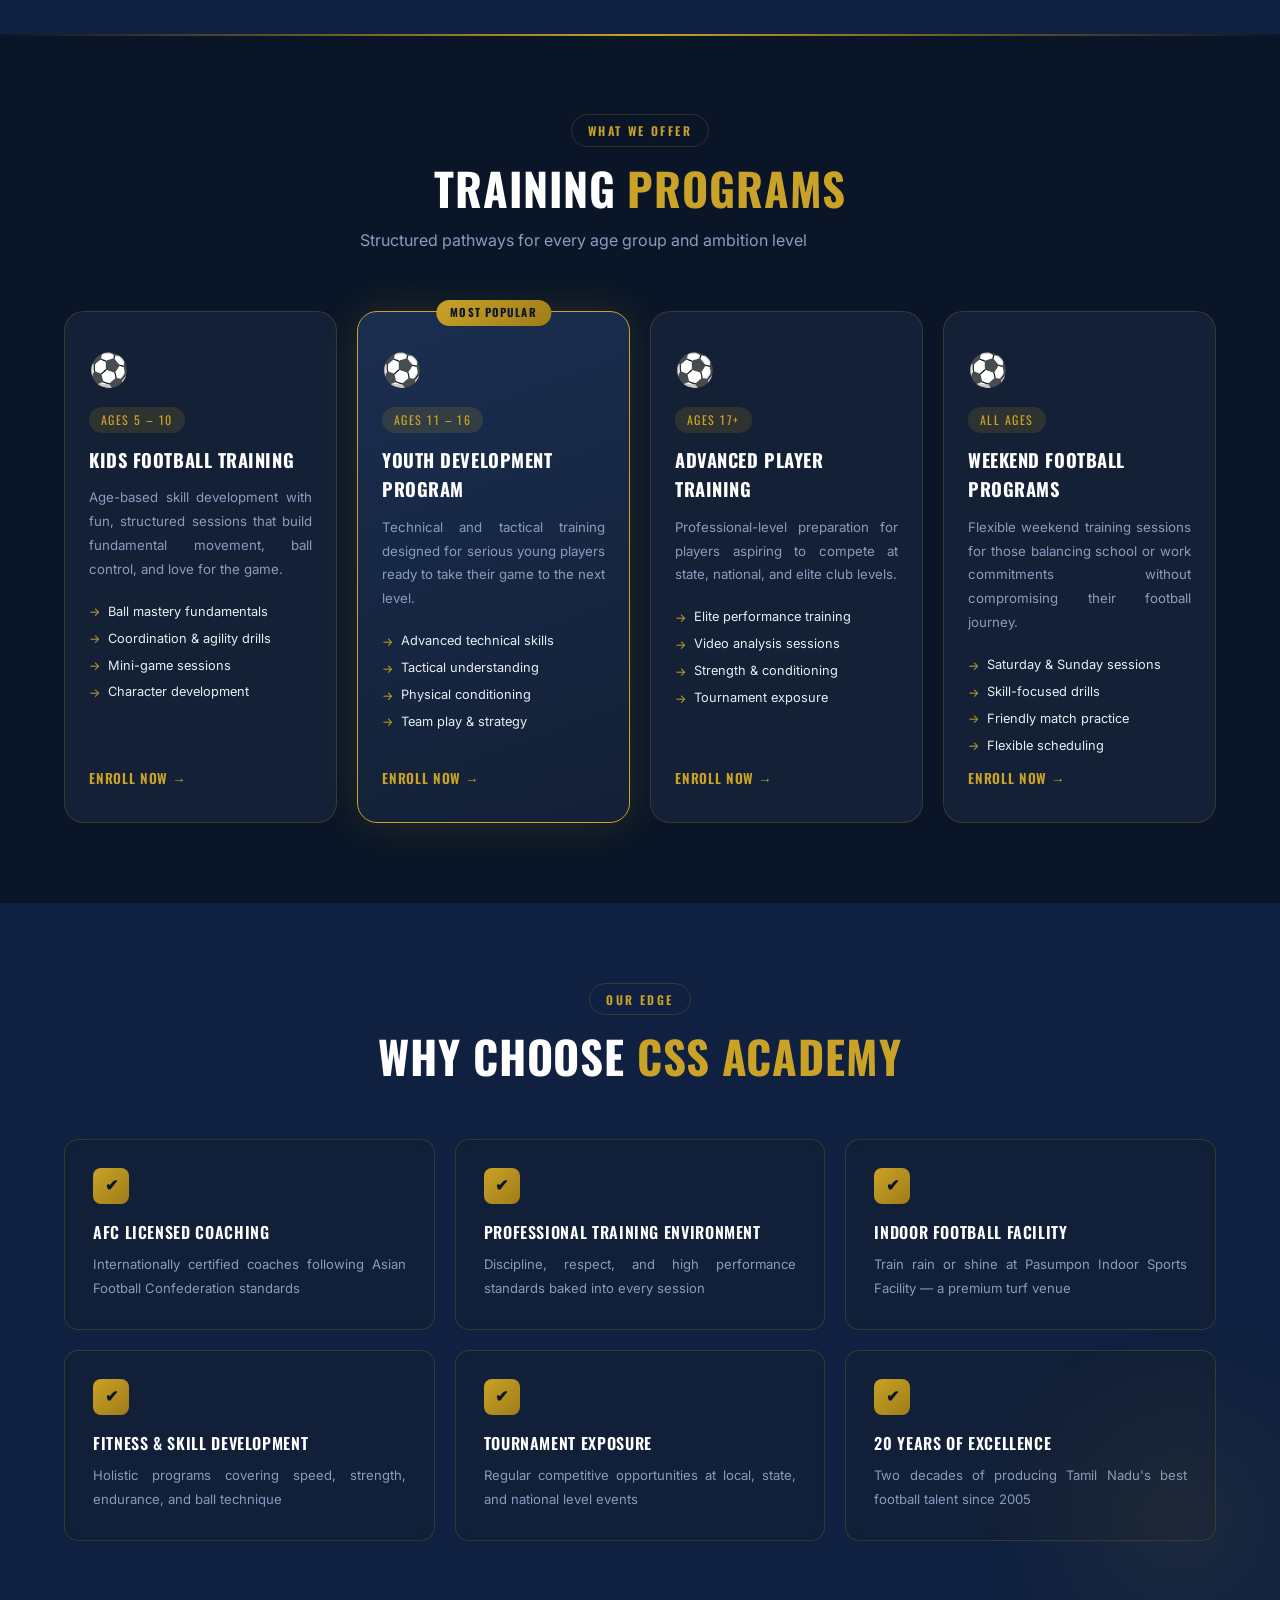
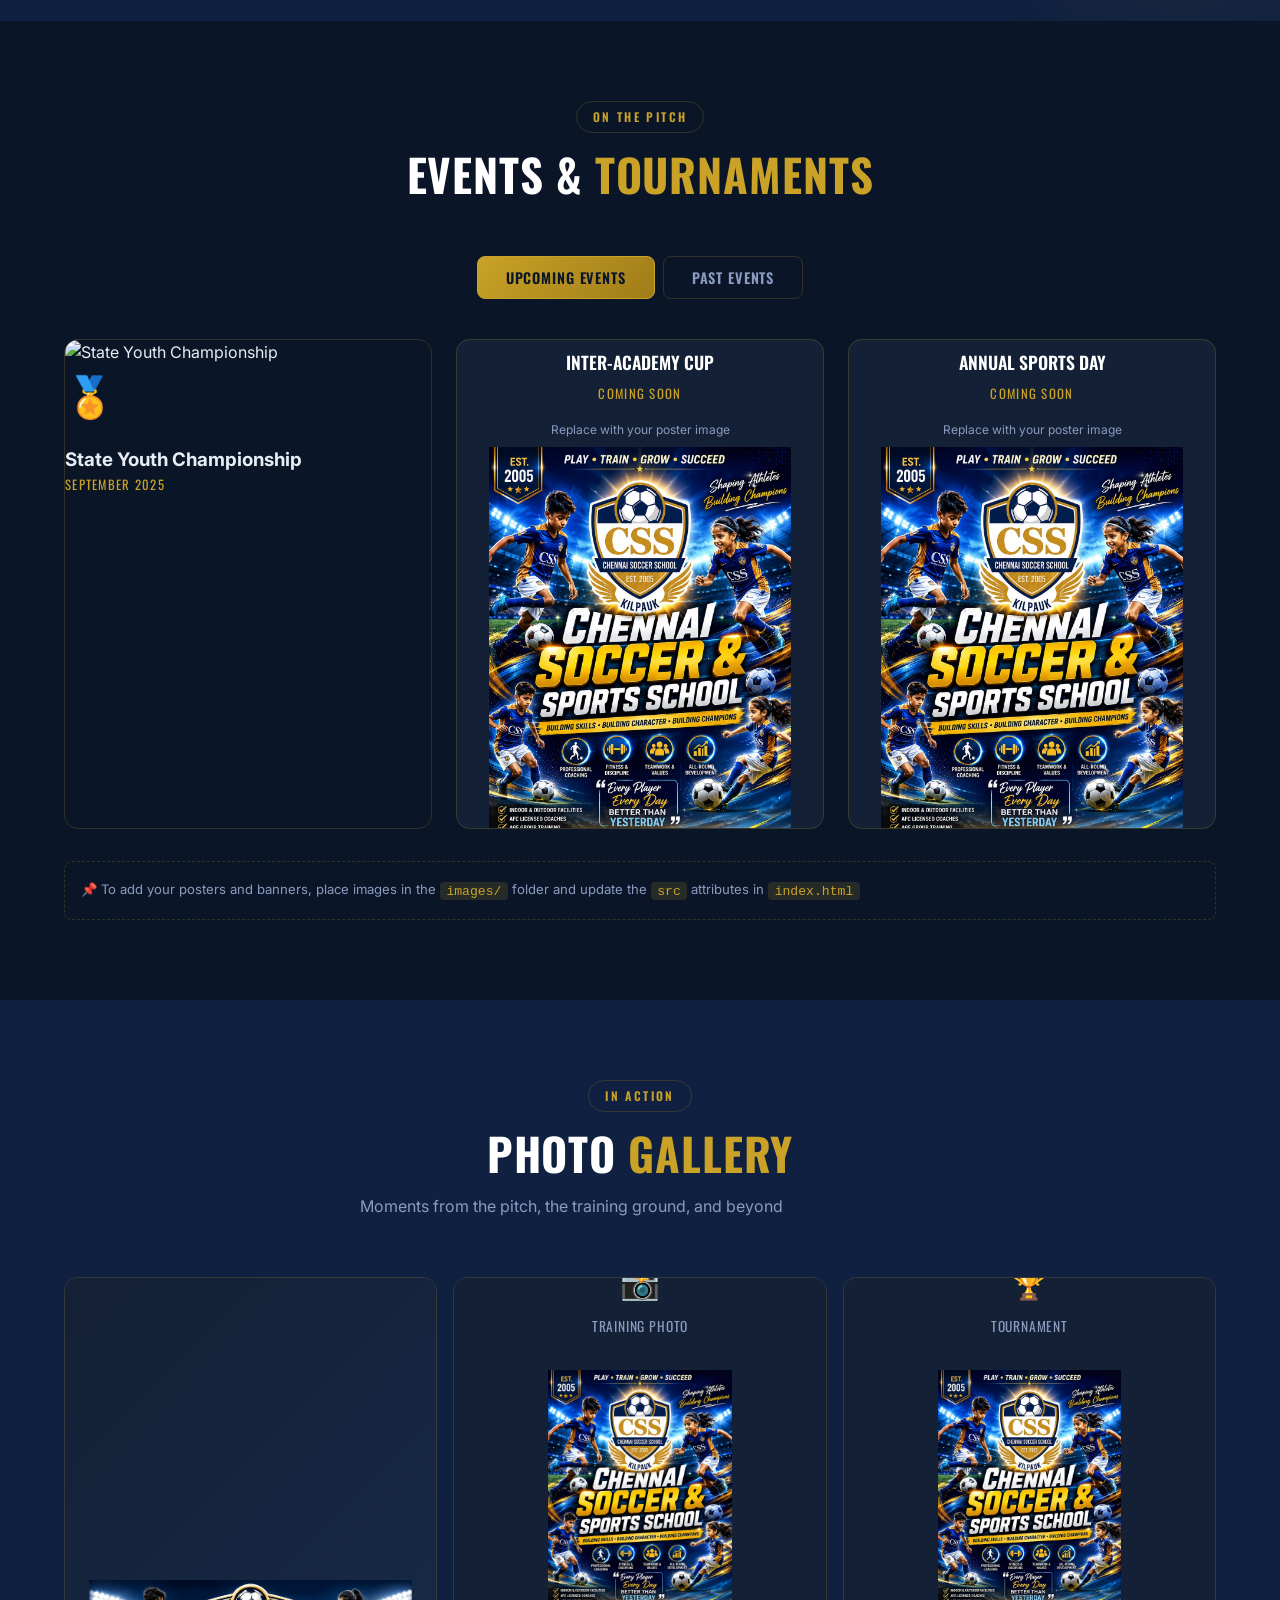
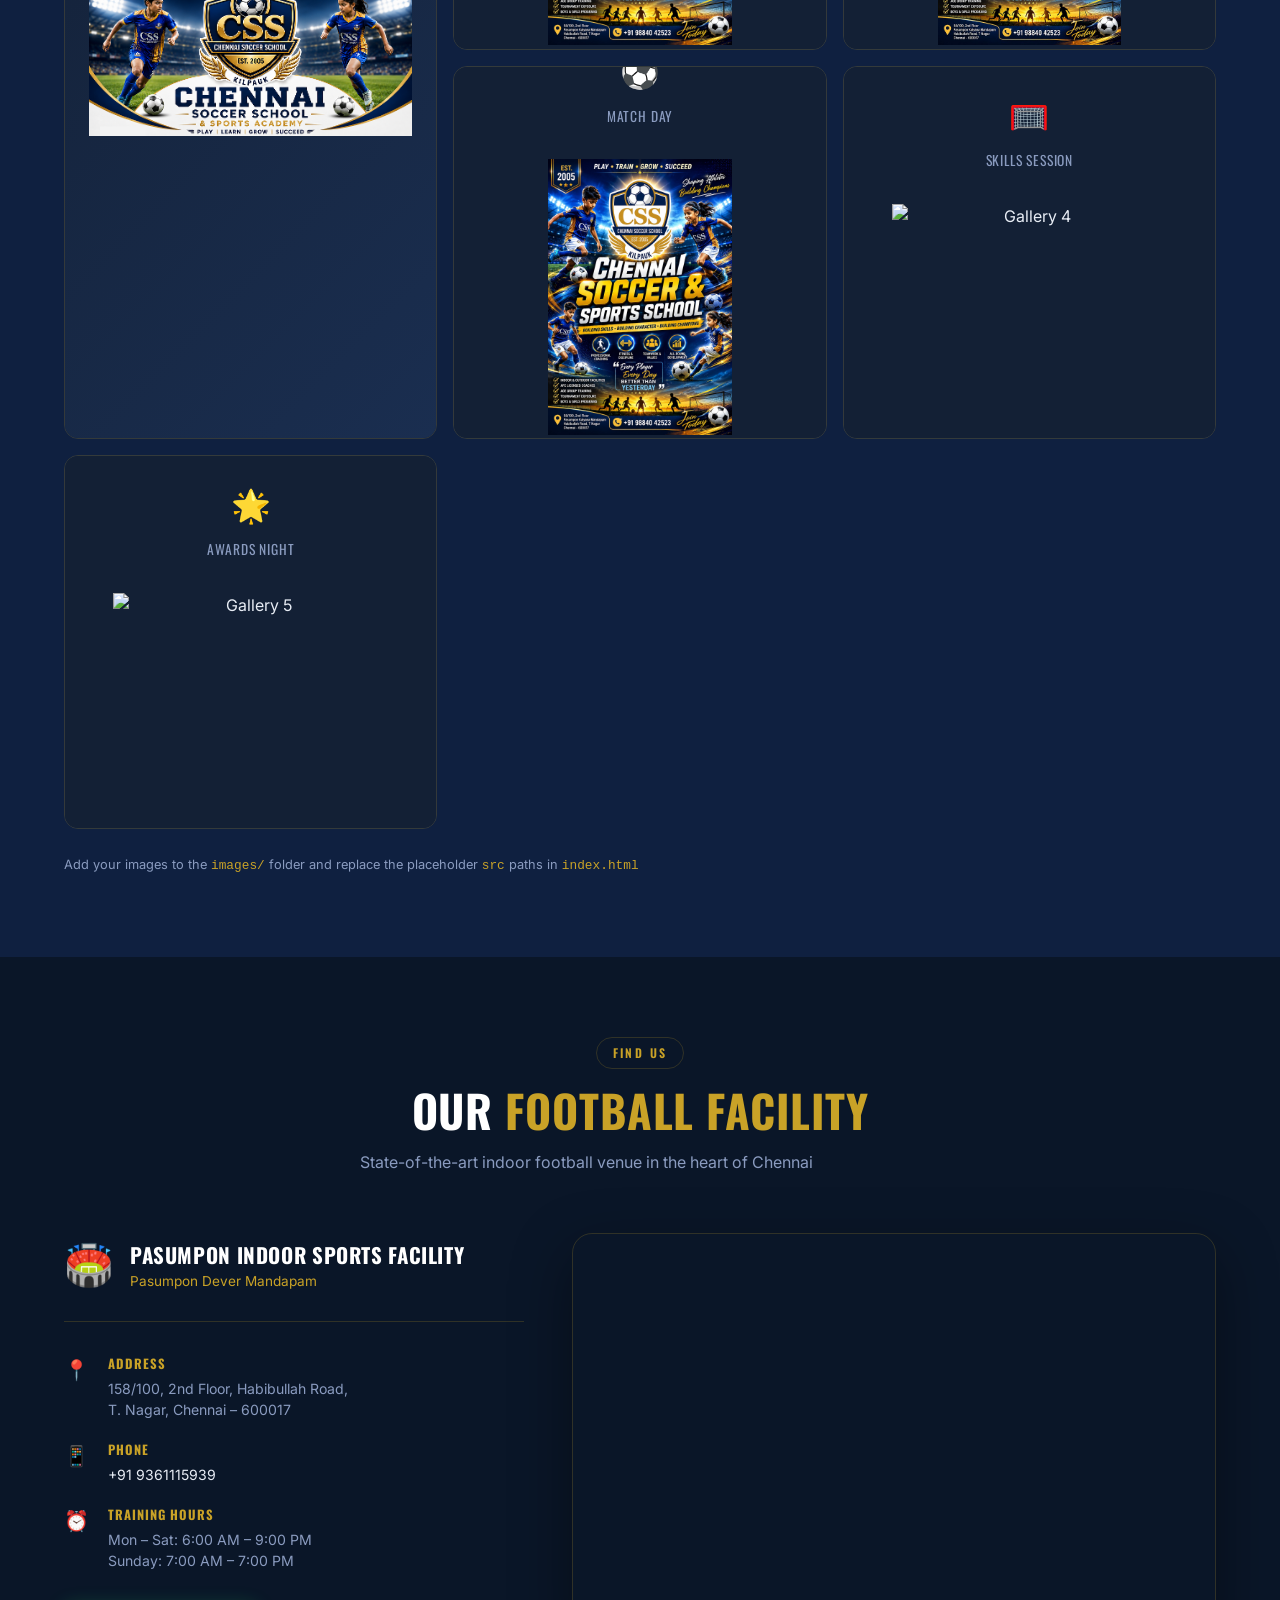
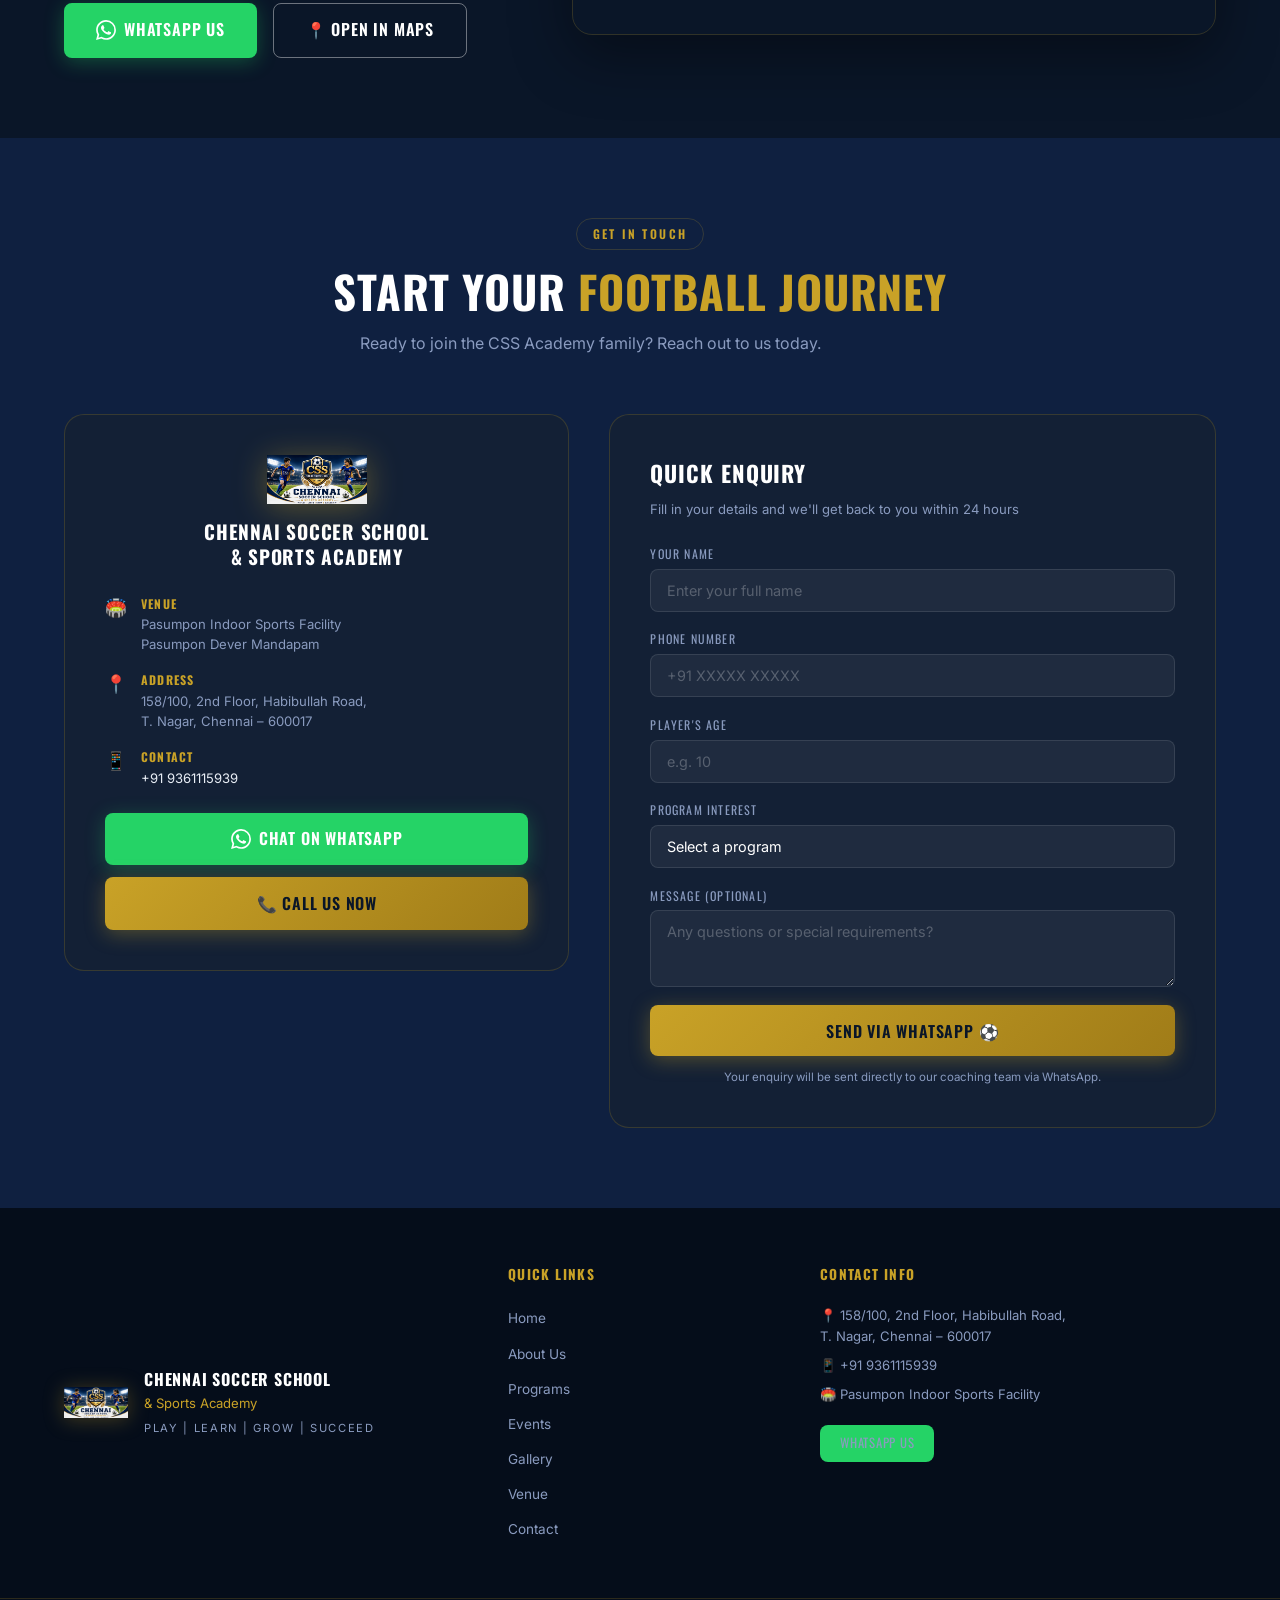
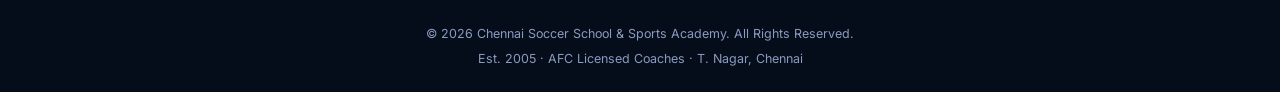
==== commit 01c355e8: "Update phone number format in index.html" ====
--- a/index.html
+++ b/index.html
@@ -440,7 +440,7 @@
               <span class="vd-icon">📱</span>
               <div>
                 <strong>Phone</strong>
-                <p><a href="tel:+919361115939">+91 93611 15939</a></p>
+                <p><a href="tel:+919361115939">+91 9361115939</a></p>
               </div>
             </div>
             <div class="venue-detail">
@@ -508,7 +508,7 @@
               <span class="ci-icon">📱</span>
               <div>
                 <strong>Contact</strong>
-                <p><a href="tel:+919361115939">+91 93611 15939</a></p>
+                <p><a href="tel:+919361115939">+91 9361115939</a></p>
               </div>
             </div>
           </div>
@@ -585,7 +585,7 @@
         <div class="footer-contact">
           <h4>Contact Info</h4>
           <p>📍 158/100, 2nd Floor, Habibullah Road,<br />T. Nagar, Chennai – 600017</p>
-          <p>📱 <a href="tel:+919361115939">+91 93611 15939</a></p>
+          <p>📱 <a href="tel:+919361115939">+91 9361115939</a></p>
           <p>🏟️ Pasumpon Indoor Sports Facility</p>
           <a href="https://wa.me/919361115939" target="_blank" class="footer-wa">
             WhatsApp Us
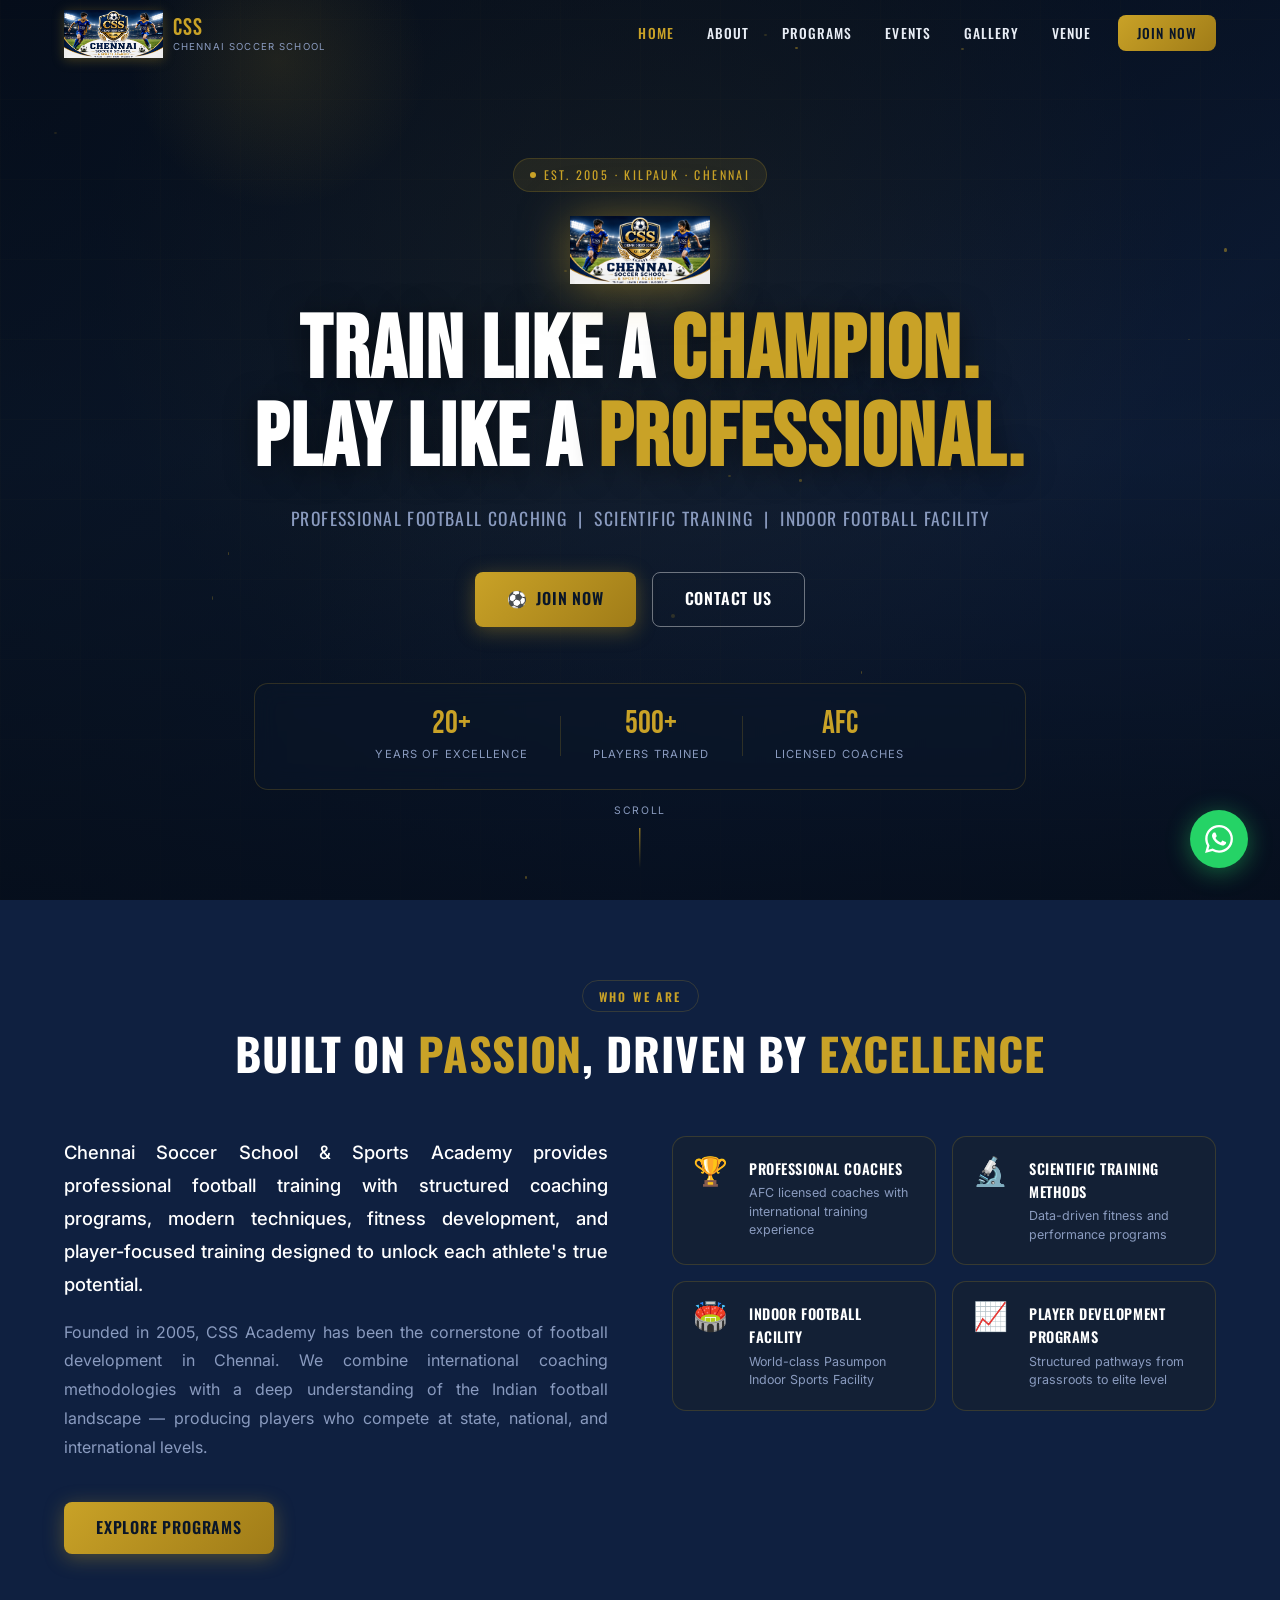
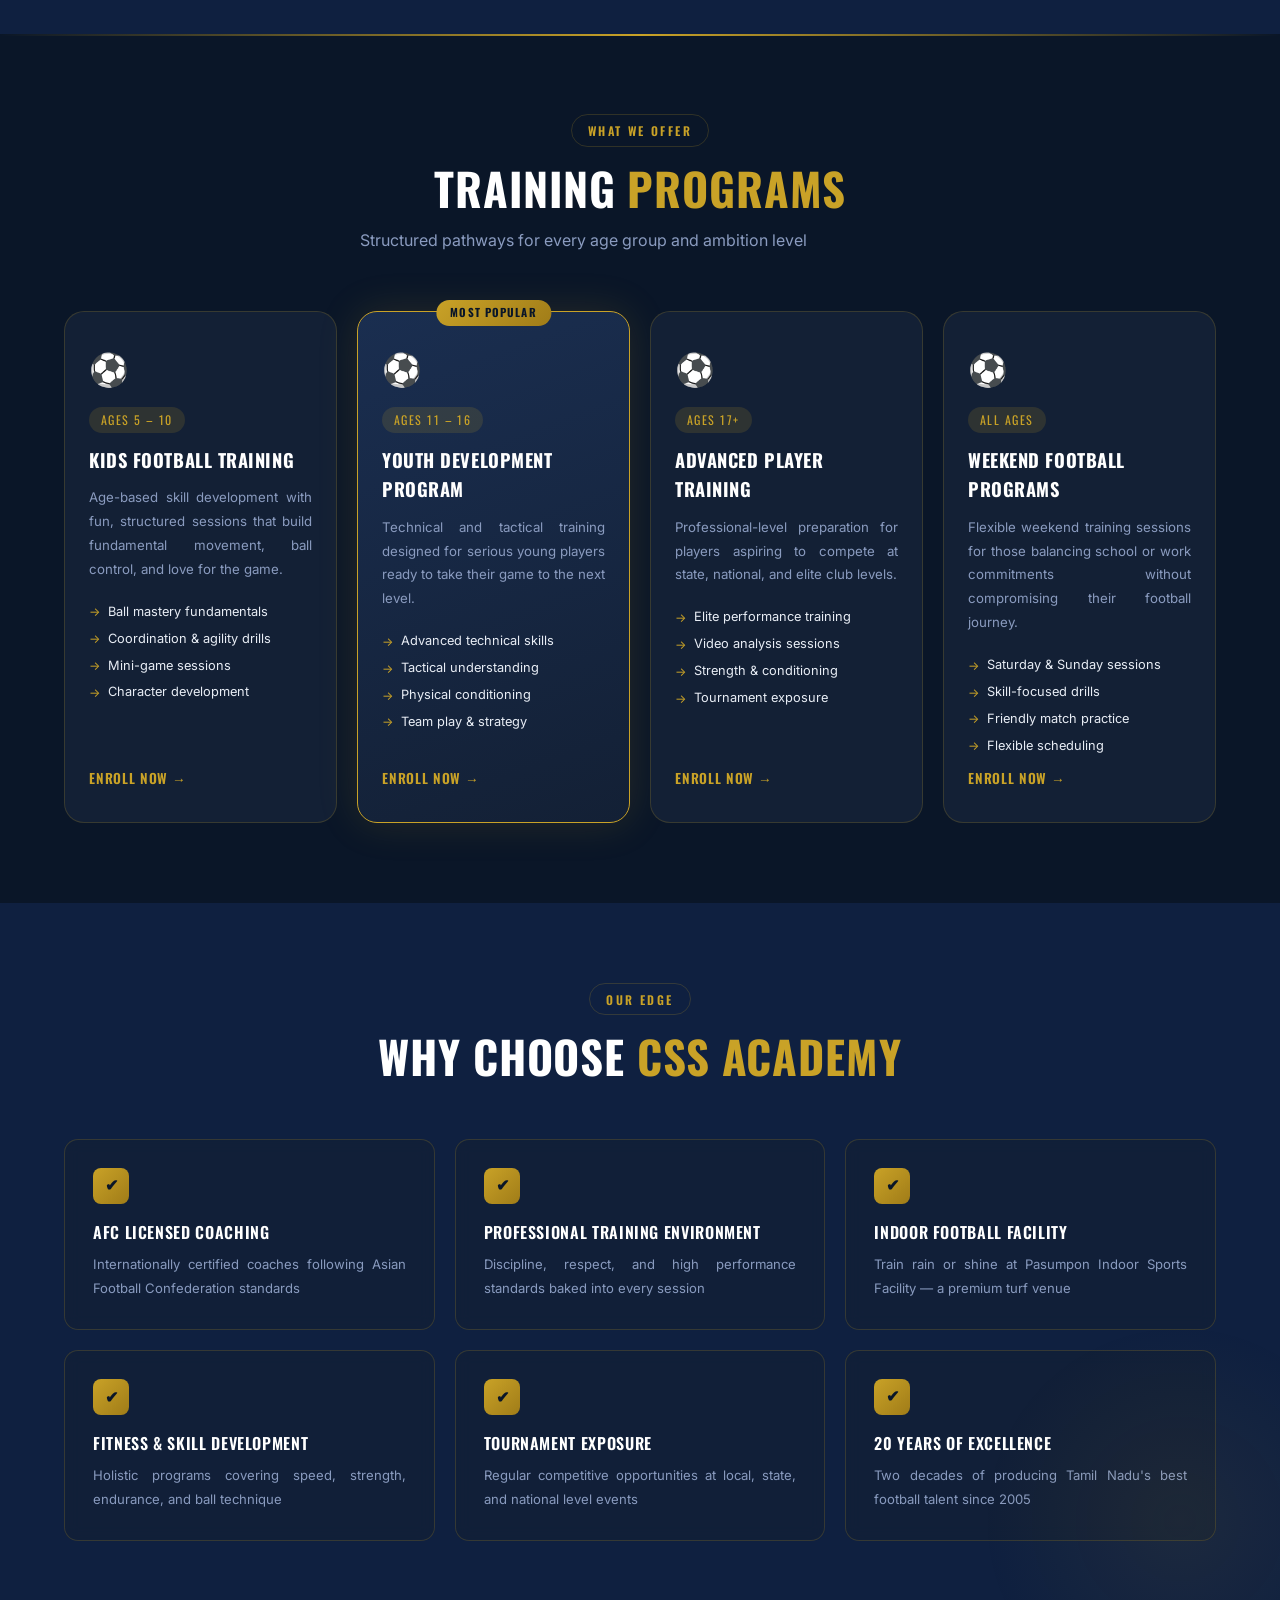
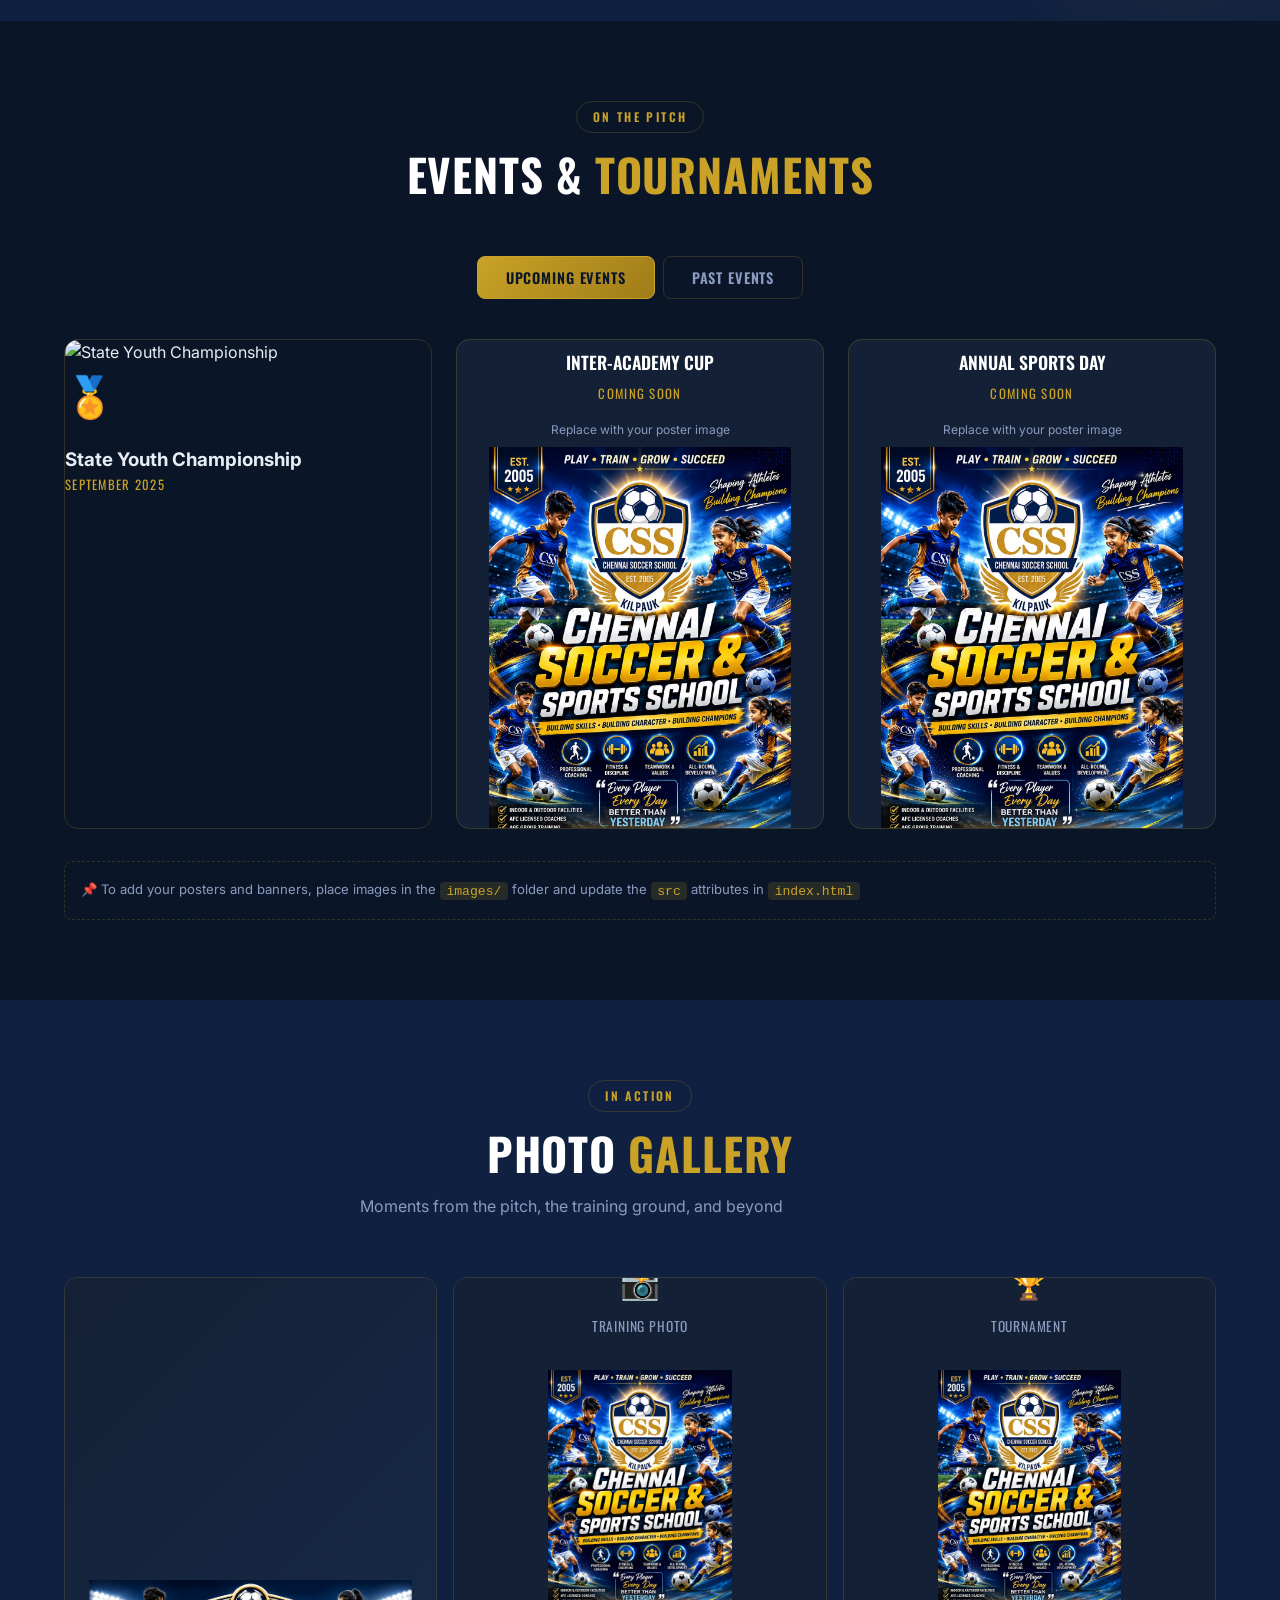
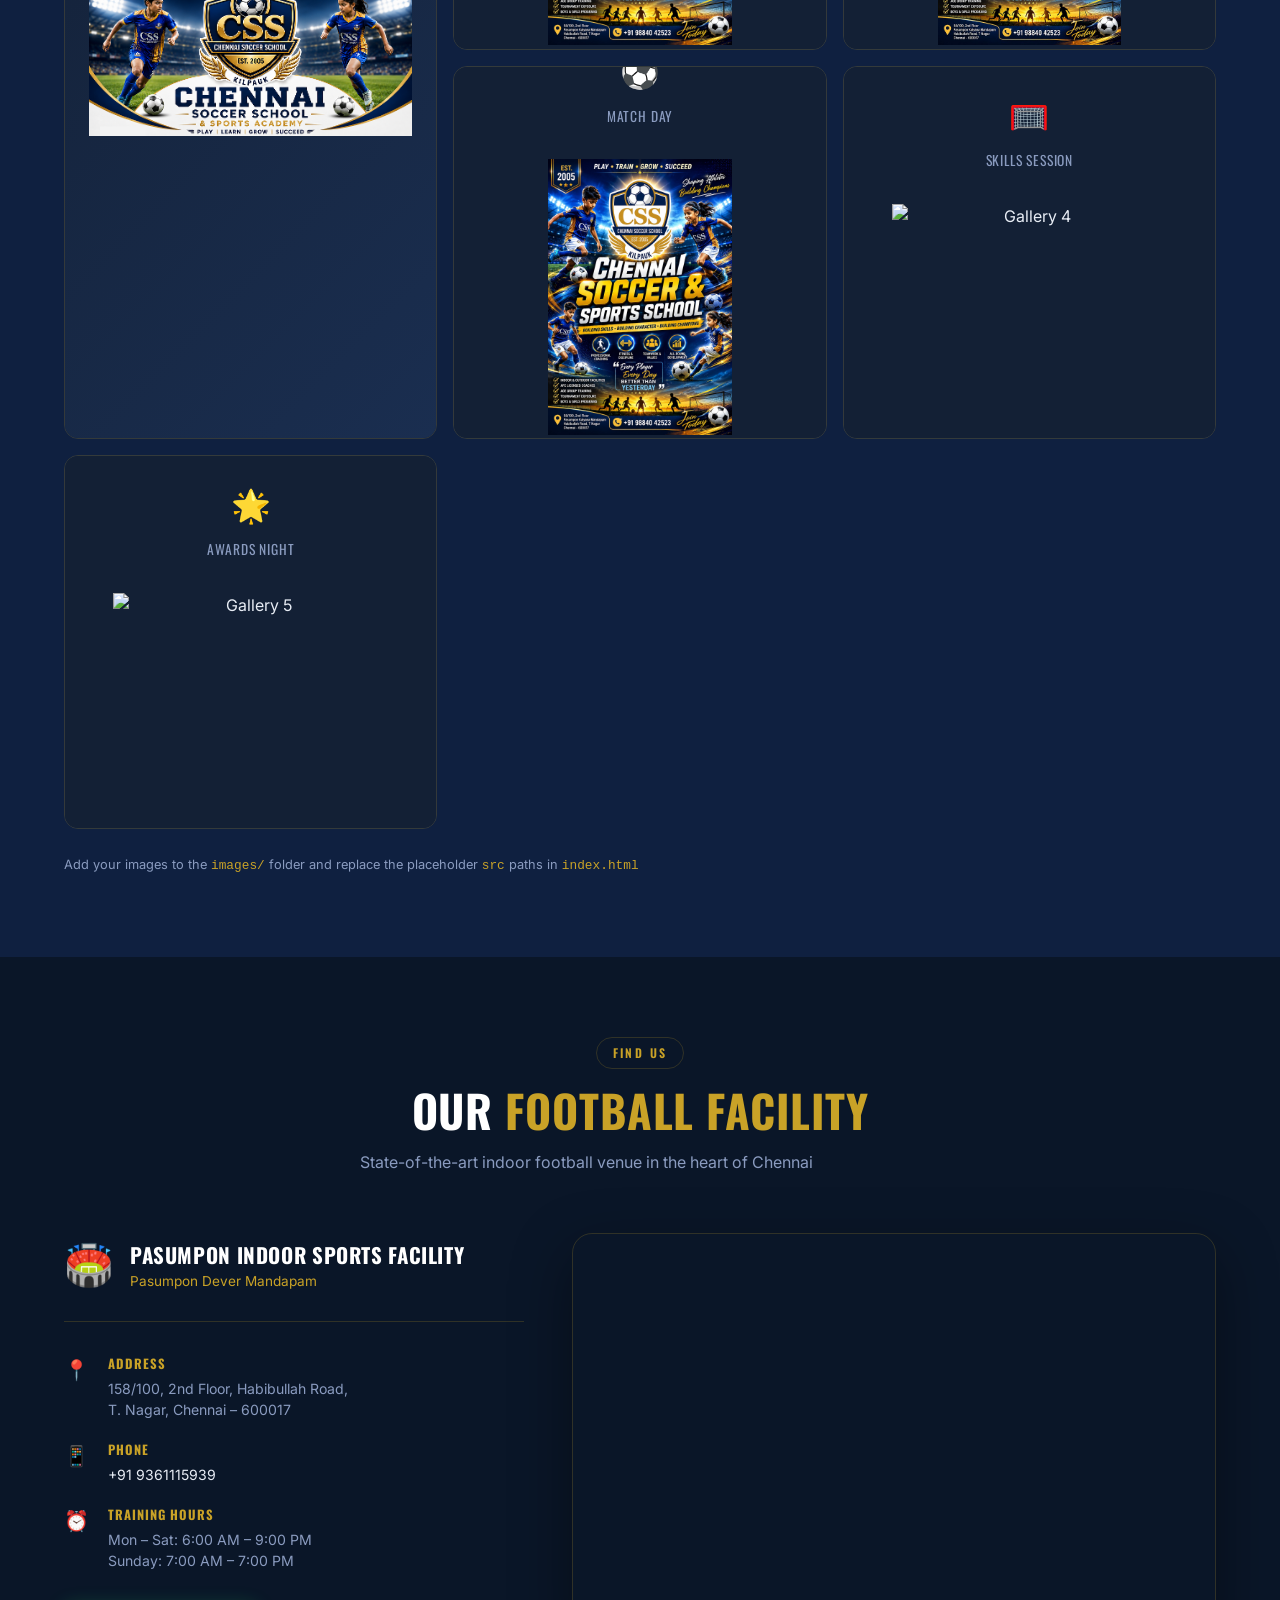
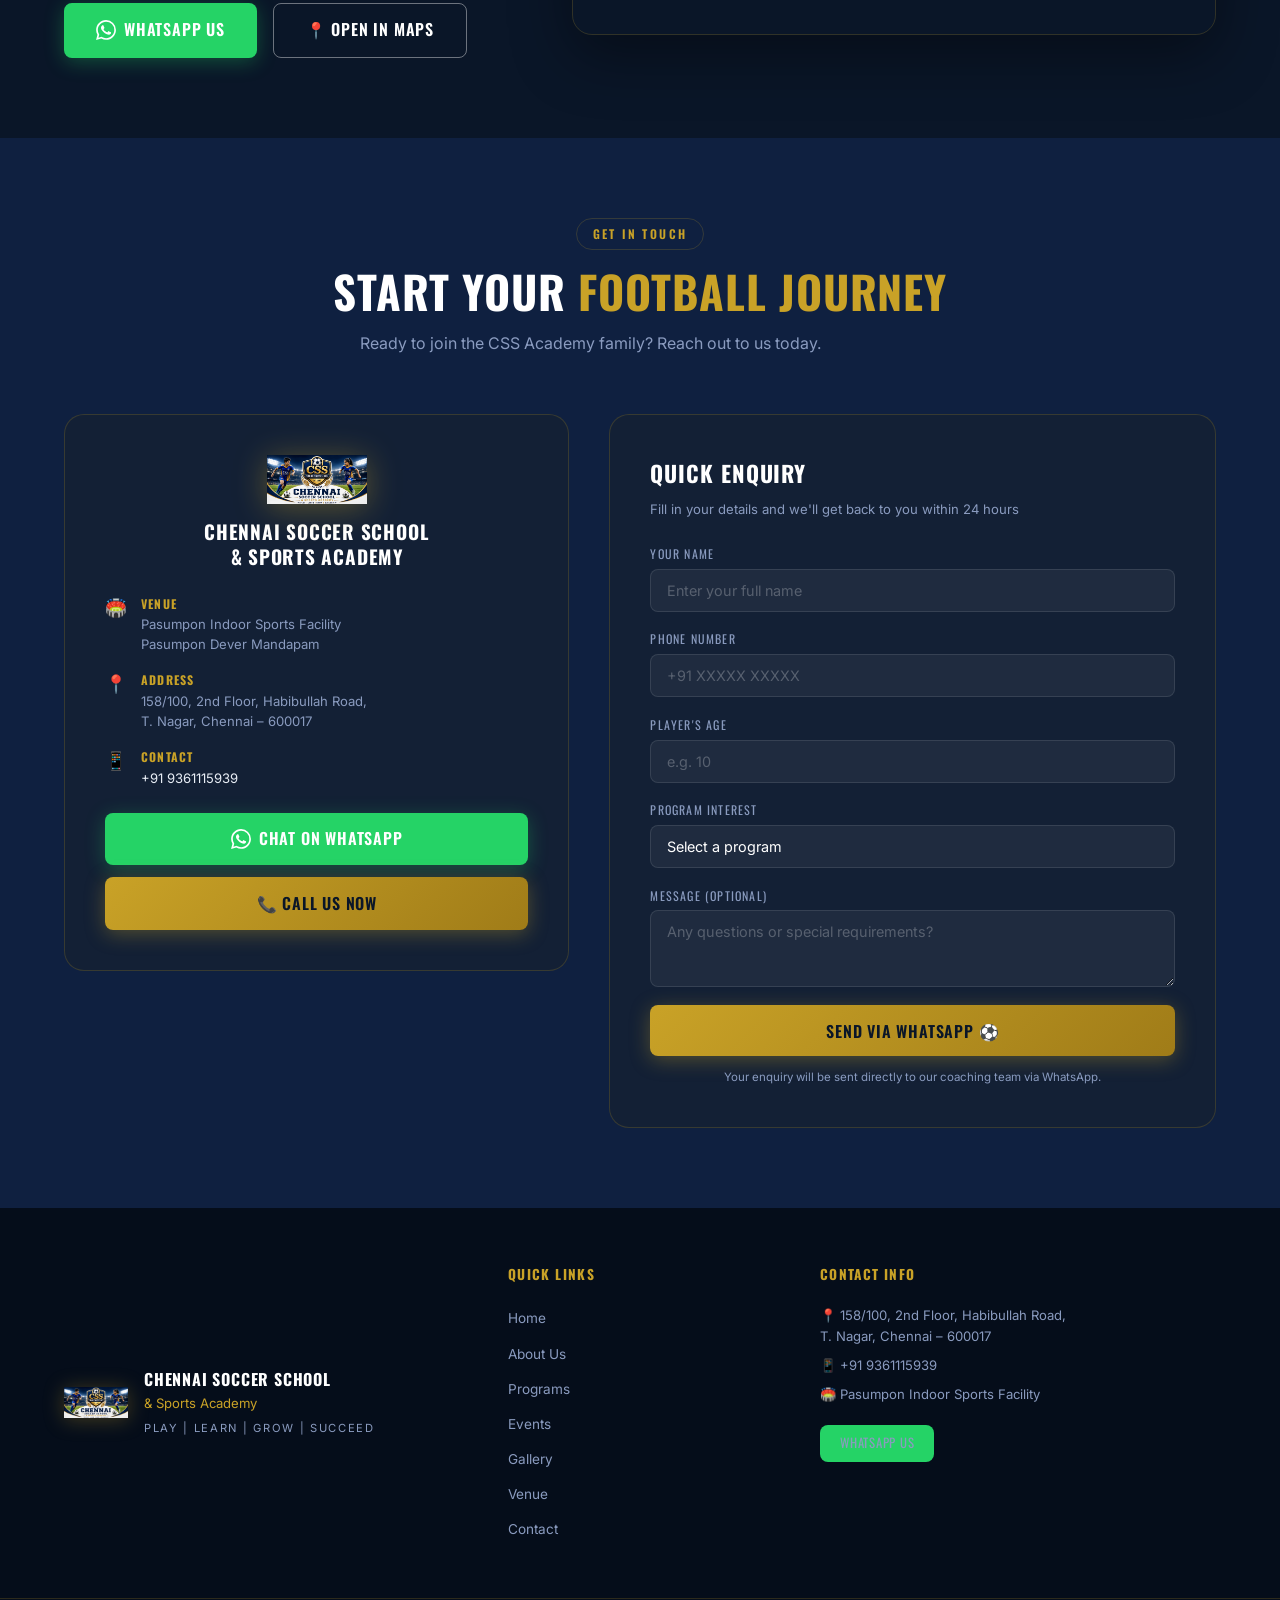
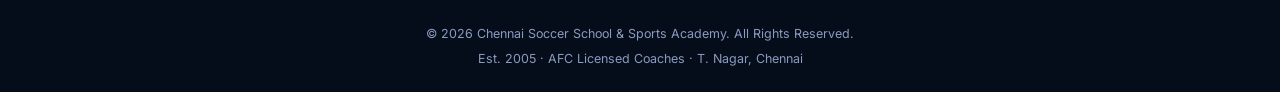
==== commit 97dd2849: "Update index.html" ====
--- a/index.html
+++ b/index.html
@@ -602,7 +602,7 @@
   </footer>
 
   <!-- WhatsApp Floating Button -->
-  <a href="https://wa.me/919361115939?text=Hi%2C%20I%27m%20interested%20in%20joining%20Chennai%20Soccer%20School!" target="_blank" class="wa-float" aria-label="Chat on WhatsApp">
+  <a href="https://wa.me/919884042523?text=Hi%2C%20I%27m%20interested%20in%20joining%20Chennai%20Soccer%20School!" target="_blank" class="wa-float" aria-label="Chat on WhatsApp">
     <svg width="28" height="28" viewBox="0 0 24 24" fill="white"><path d="M17.472 14.382c-.297-.149-1.758-.867-2.03-.967-.273-.099-.471-.148-.67.15-.197.297-.767.966-.94 1.164-.173.199-.347.223-.644.075-.297-.15-1.255-.463-2.39-1.475-.883-.788-1.48-1.761-1.653-2.059-.173-.297-.018-.458.13-.606.134-.133.298-.347.446-.52.149-.174.198-.298.298-.497.099-.198.05-.371-.025-.52-.075-.149-.669-1.612-.916-2.207-.242-.579-.487-.5-.669-.51-.173-.008-.371-.01-.57-.01-.198 0-.52.074-.792.372-.272.297-1.04 1.016-1.04 2.479 0 1.462 1.065 2.875 1.213 3.074.149.198 2.096 3.2 5.077 4.487.709.306 1.262.489 1.694.625.712.227 1.36.195 1.871.118.571-.085 1.758-.719 2.006-1.413.248-.694.248-1.289.173-1.413-.074-.124-.272-.198-.57-.347m-5.421 7.403h-.004a9.87 9.87 0 01-5.031-1.378l-.361-.214-3.741.982.998-3.648-.235-.374a9.86 9.86 0 01-1.51-5.26c.001-5.45 4.436-9.884 9.888-9.884 2.64 0 5.122 1.03 6.988 2.898a9.825 9.825 0 012.893 6.994c-.003 5.45-4.437 9.884-9.885 9.884m8.413-18.297A11.815 11.815 0 0012.05 0C5.495 0 .16 5.335.157 11.892c0 2.096.547 4.142 1.588 5.945L.057 24l6.305-1.654a11.882 11.882 0 005.683 1.448h.005c6.554 0 11.89-5.335 11.893-11.893a11.821 11.821 0 00-3.48-8.413z"/></svg>
   </a>
 
